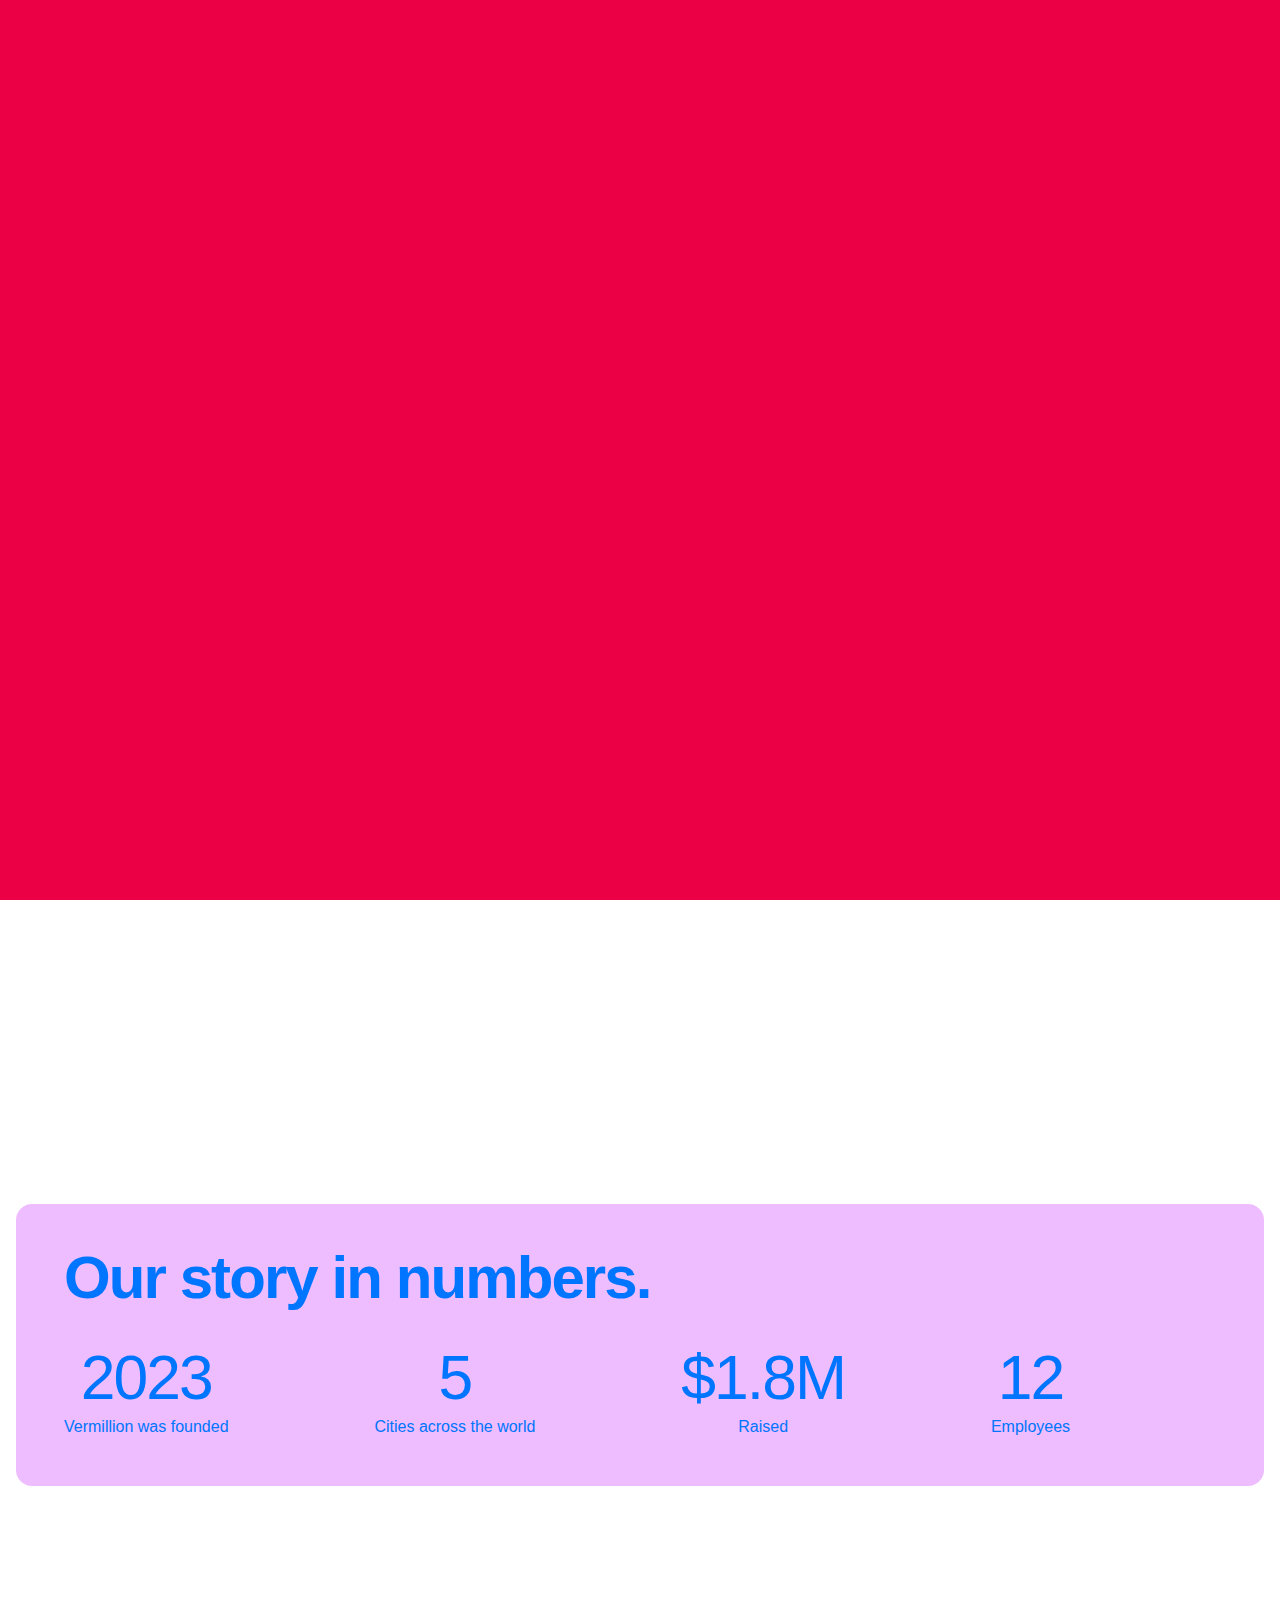
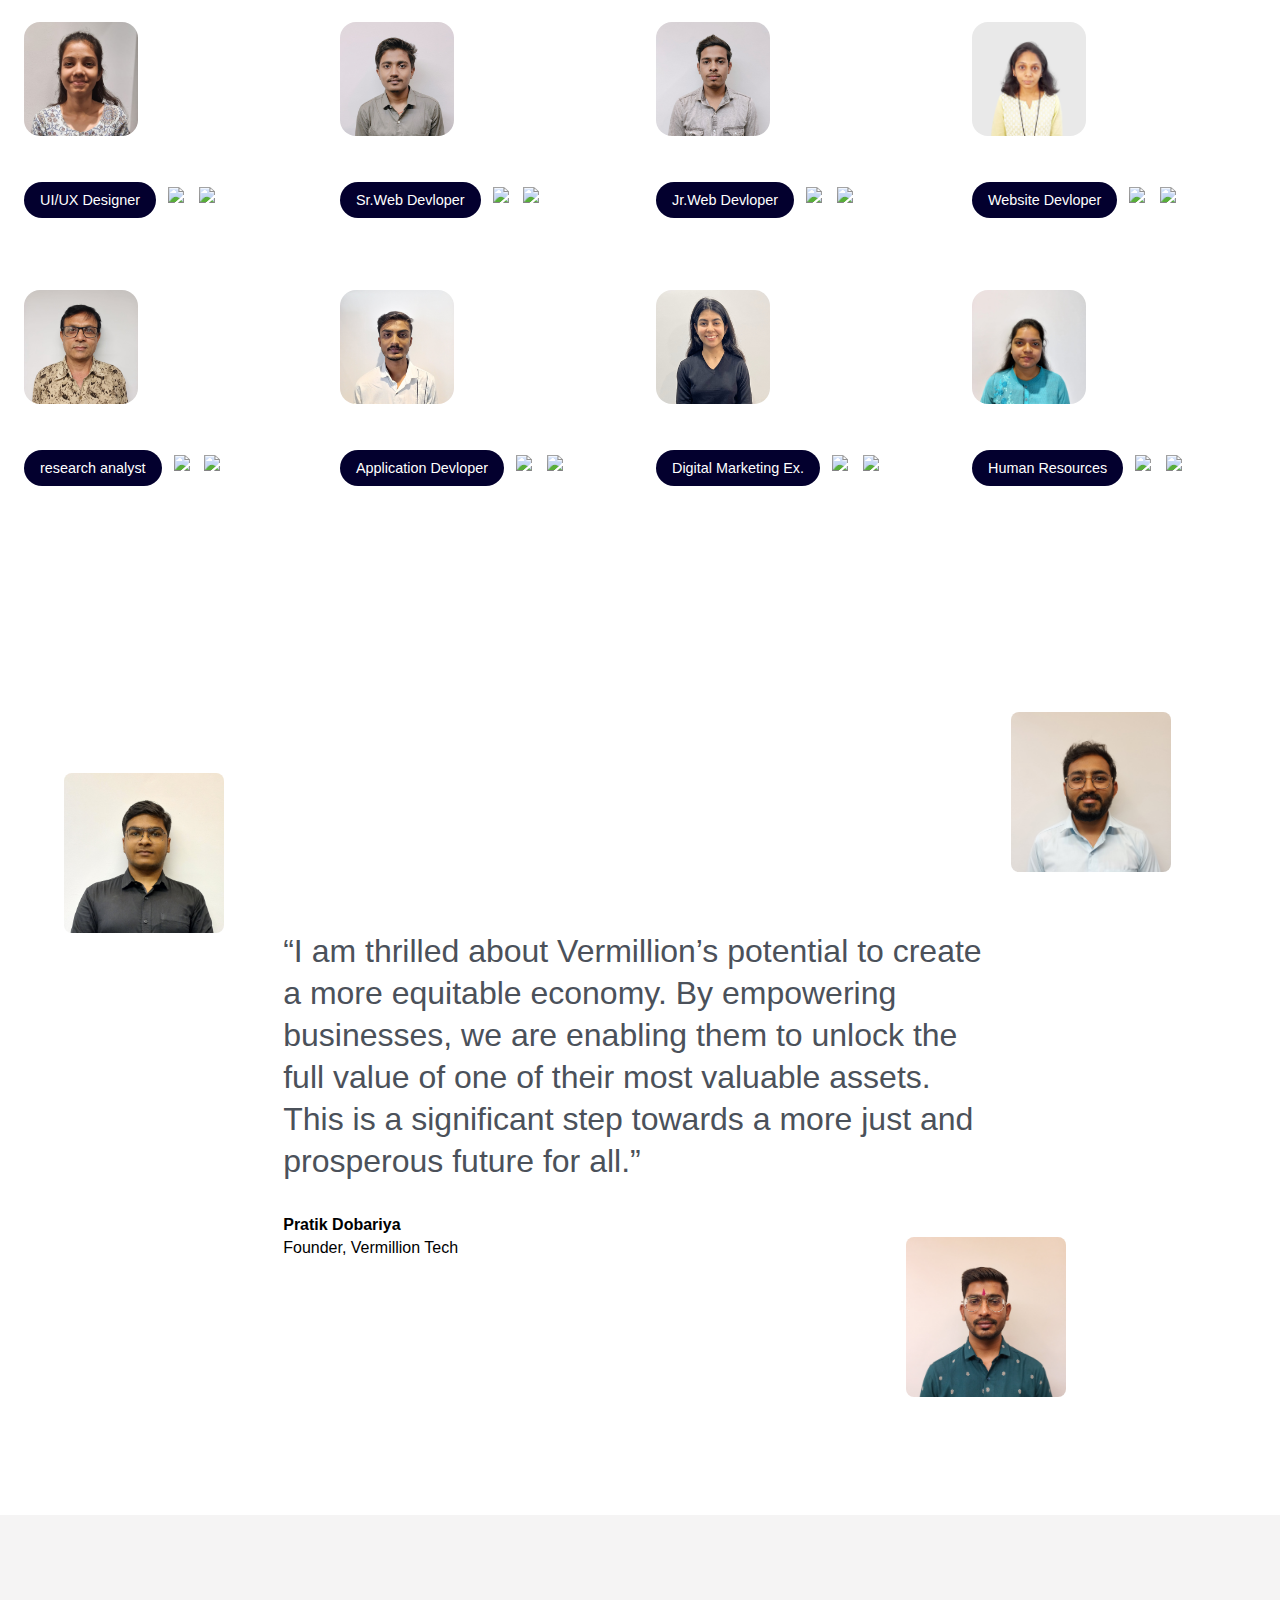
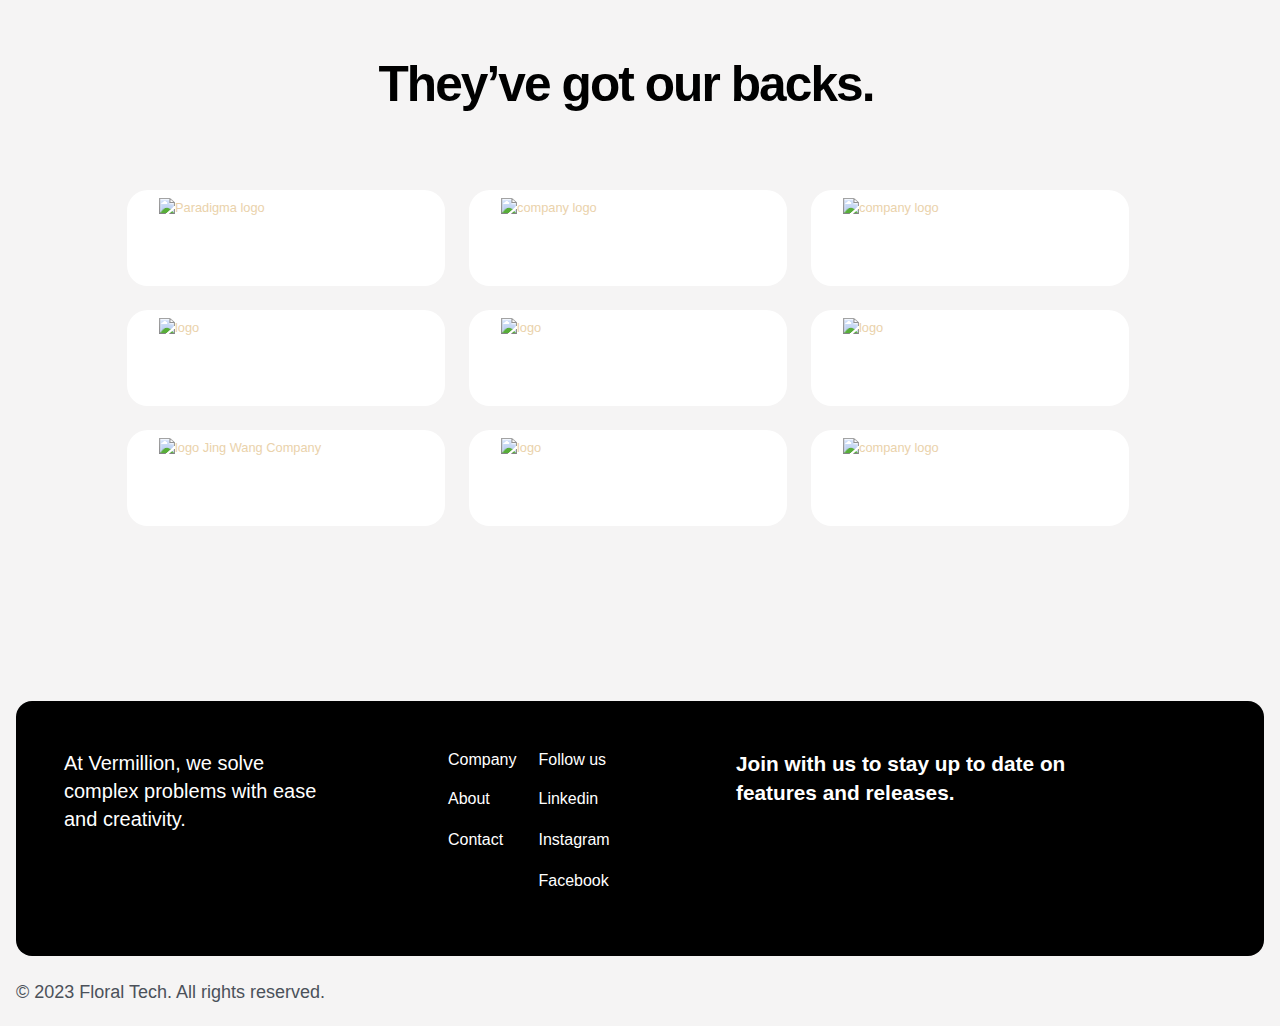
==== about.html @ 674a338b "navneet bhai image issue" ====
<!DOCTYPE html>
<!-- This site was created in Webflow. https://www.webflow.com -->
<!-- Last Published: Mon May 01 2023 18:43:04 GMT+0000 (Coordinated Universal Time) -->
<html data-wf-domain="www.vana.com" data-wf-page="636cfaa847acd723be20a478" data-wf-site="62dfa5318bb52f5fea8dc489">

<head>
    <meta charset="utf-8" />
    <title>VERMILLION| About Vermillion</title>
    <meta content="Vermillion is on a mission to shift the flow of data for a more prosperous world."
        name="description" />
    <meta content="Vermillion | About Vermillion" property="og:title" />
    <meta content="Vermillion is on a mission to shift the flow of data for a more prosperous world."
        property="og:description" />
    <meta content="https://assets.website-files.com/62dfa5318bb52f5fea8dc489/640b5be138ea4d587cc89288_OG_V_3.webp"
        property="og:image" />
    <meta content="Vermillion | About Vermillion" property="twitter:title" />
    <meta content="Vermillion is on a mission to shift the flow of data for a more prosperous world."
        property="twitter:description" />
    <meta content="https://assets.website-files.com/62dfa5318bb52f5fea8dc489/640b5be138ea4d587cc89288_OG_V_3.webp"
        property="twitter:image" />
    <meta property="og:type" content="website" />
    <meta content="summary_large_image" name="twitter:card" />
    <meta content="width=device-width, initial-scale=1" name="viewport" />
    <meta content="Webflow" name="generator" />
    <link href="https://assets.website-files.com/62dfa5318bb52f5fea8dc489/css/vananewwebsite.webflow.3374aaa9f.css"
        rel="stylesheet" type="text/css" />
    <link href="https://fonts.googleapis.com" rel="preconnect" />
    <link href="https://fonts.gstatic.com" rel="preconnect" crossorigin="anonymous" />
    <script src="https://ajax.googleapis.com/ajax/libs/webfont/1.6.26/webfont.js" type="text/javascript"></script>
    <script type="text/javascript">
        WebFont.load({
            google: {
                families: ["Open Sans:300,300italic,400,400italic,600,600italic,700,700italic,800,800italic"]
            }
        });
    </script>
    <!--[if lt IE 9]><script src="https://cdnjs.cloudflare.com/ajax/libs/html5shiv/3.7.3/html5shiv.min.js" type="text/javascript"></script><![endif]-->
    <script type="text/javascript">
        !function (o, c) {
            var n = c.documentElement
                , t = " w-mod-";
            n.className += t + "js",
                ("ontouchstart" in o || o.DocumentTouch && c instanceof DocumentTouch) && (n.className += t + "touch")
        }(window, document);
    </script>
    <link rel="stylesheet" href="about.css">
    <link href="/img/VERMILLION 211 PNG - Copy.png" rel="shortcut icon" type="image/x-icon" />
    <link href="/img/VERMILLION 211 PNG - Copy.png" rel="apple-touch-icon" />
    <script src="https://www.google.com/recaptcha/api.js" type="text/javascript"></script>
    <style>
        .transition__wrapper {
            display: block;
        }

        .w-editor .transition__wrapper {
            display: none;
        }
    </style>
    <!-- Google Tag Manager -->
    <!-- <script>
            (function(w, d, s, l, i) {
                w[l] = w[l] || [];
                w[l].push({
                    'gtm.start': new Date().getTime(),
                    event: 'gtm.js'
                });
                var f = d.getElementsByTagName(s)[0]
                  , j = d.createElement(s)
                  , dl = l != 'dataLayer' ? '&l=' + l : '';
                j.async = true;
                j.src = 'https://www.googletagmanager.com/gtm.js?id=' + i + dl;
                f.parentNode.insertBefore(j, f);
            }
            )(window, document, 'script', 'dataLayer', 'GTM-WVSMN75');
        </script> -->
    <!-- End Google Tag Manager -->
    <meta name="facebook-domain-verification" content="l0wiuvp2tfvixo5idznounsb4kvf0r" />
    <script>
        var queryString = window.location.search;
        console.log(queryString);
        // ?utm_source=facebook&utm_medium=post&utm_campaign=webflow
        var URLSearchParams_wb = new URLSearchParams(queryString);

        const utmParameters = ["utm_source", "utm_medium", "utm_campaign"];

        for (const utm_element of utmParameters) {
            /* if utm_source exist */
            if (URLSearchParams_wb.has(utm_element)) {
                console.log(utm_element + "is exist");
                /* get UTM value of this utm param */
                var value = URLSearchParams_wb.get(utm_element)
                /* change form hidden feild to this utm url value */
                $("." + utm_element).val(value);
            }
        }
            /* end for loop */
    </script>
    <style type="text/css">
        body {
            -webkit-font-smoothing: antialiased;
            -moz-font-smoothing: antialiased;
            -o-font-smoothing: antialiased;
        }
    </style>
    <link rel="stylesheet" href="https://unpkg.com/swiper/swiper-bundle.min.css" />
</head>

<body>
    <nav class="navbar">
        <div class="container is-navbar">
            <div class="navbar__parent">
                <a href="index.html" class="navbar__logo-wrapper w-inline-block">
                    <img src="/img/Logo_color.png" loading="lazy" alt="Logo Vermillion in  black"
                        class="navbar__logo" />
                </a>
                <div class="navbar__content-wrapper">
                    <a href="/about.html" aria-current="page"
                        class="navbar__link-parent is__tablet-phone-hiden w-inline-block w--current">
                        <h5 class="navbar__link">About</h5>
                    </a>
                    <a href="explore.html" class="button is__open w-button">Explore</a>
                </div>
                <a href="#" class="navbar__burger-wrapper is_desktop-hidden w-inline-block">
                    <div class="burger__line is--one"></div>
                    <div class="burger__line is--two"></div>
                    <div class="burger__line is--three"></div>
                </a>
            </div>
            <div class="nav__window">
                <div class="window__wrapper">
                    <a href="/about.html
                        " aria-current="page" class="navbar__link-parent is-window w-inline-block w--current">
                        <h5 class="navbar__link is-window">About</h5>
                    </a>
                </div>
                <div class="window__wrapper">
                    <a href="mailto:mailto:hello@vermilliontech.in"
                        class="navbar__link-parent is-window w-inline-block">
                        <h5 class="navbar__link is-window">Contact</h5>
                    </a>
                </div>
                <a href="https://portrait.vana.com/" target="_blank" class="button is-window w-button">Get Started</a>
            </div>
        </div>
    </nav>
    <div class="global">
        <div class="transition__wrapper">
            <div class="transition__content is--bg-yellow"></div>
            <div class="transition__trigger"></div>
        </div>
    </div>
    <div class="main">
        <section class="section is-home">
            <div style="-webkit-transform:translate3d(0, 0, 0) scale3d(0.8, 0.8, 1) rotateX(0) rotateY(0) rotateZ(0) skew(0, 0);-moz-transform:translate3d(0, 0, 0) scale3d(0.8, 0.8, 1) rotateX(0) rotateY(0) rotateZ(0) skew(0, 0);-ms-transform:translate3d(0, 0, 0) scale3d(0.8, 0.8, 1) rotateX(0) rotateY(0) rotateZ(0) skew(0, 0);transform:translate3d(0, 0, 0) scale3d(0.8, 0.8, 1) rotateX(0) rotateY(0) rotateZ(0) skew(0, 0)"
                class="about__image-wrapper is-one is-hidden-mob">
                <script src="https://unpkg.com/@lottiefiles/lottie-player@latest/dist/lottie-player.js"></script>
                <lottie-player src="https://assets10.lottiefiles.com/packages/lf20_gyk2fh.json" background="transparent"
                    speed="1" style="width: 350px; height: 350px;  margin-top: -110px; margin-left: 90px;" loop autoplay
                    loop autoplay loading="lazy" alt="ok illustration" class="about__image-hero"></lottie-player>
            </div>
            <div style="-webkit-transform:translate3d(0, 0, 0) scale3d(0.8, 0.8, 1) rotateX(0) rotateY(0) rotateZ(0) skew(0, 0);-moz-transform:translate3d(0, 0, 0) scale3d(0.8, 0.8, 1) rotateX(0) rotateY(0) rotateZ(0) skew(0, 0);-ms-transform:translate3d(0, 0, 0) scale3d(0.8, 0.8, 1) rotateX(0) rotateY(0) rotateZ(0) skew(0, 0);transform:translate3d(0, 0, 0) scale3d(0.8, 0.8, 1) rotateX(0) rotateY(0) rotateZ(0) skew(0, 0)"
                class="about__image-wrapper is-two">
                <script src="https://unpkg.com/@lottiefiles/lottie-player@latest/dist/lottie-player.js"></script>
                <lottie-player src="https://assets10.lottiefiles.com/packages/lf20_vmiyp8ox.json"
                    background="transparent" speed="1" style="width: 400px; height: 200px; margin-top: -10px; " loop
                    autoplay loading="lazy" alt="ok illustration" class="about__image-hero"></lottie-player>

            </div>
            <div style="-webkit-transform:translate3d(0, 0, 0) scale3d(0.8, 0.8, 1) rotateX(0) rotateY(0) rotateZ(0) skew(0, 0);-moz-transform:translate3d(0, 0, 0) scale3d(0.8, 0.8, 1) rotateX(0) rotateY(0) rotateZ(0) skew(0, 0);-ms-transform:translate3d(0, 0, 0) scale3d(0.8, 0.8, 1) rotateX(0) rotateY(0) rotateZ(0) skew(0, 0);transform:translate3d(0, 0, 0) scale3d(0.8, 0.8, 1) rotateX(0) rotateY(0) rotateZ(0) skew(0, 0)"
                class="about__image-wrapper is-three">
                <script src="https://unpkg.com/@lottiefiles/lottie-player@latest/dist/lottie-player.js"></script>
                <lottie-player src="https://assets10.lottiefiles.com/packages/lf20_AlMvHB.json" background="transparent"
                    speed="1" style="width: 300px; height: 300px;  margin-left: -100px; margin-bottom: -80px;" loop
                    autoplay loading="lazy" alt="Ring illustration" class="about__image-hero"></lottie-player>
            </div>
            <div class="container">
                <div class="hero__about-parent">
                    <div class="hero__about-tittle">
                        <div class="about__tittle--wrapper">
                            <h2 style="-webkit-transform:translate3d(0, 10rem, 0) scale3d(1, 1, 1) rotateX(0) rotateY(0) rotateZ(0) skew(0, 0);-moz-transform:translate3d(0, 10rem, 0) scale3d(1, 1, 1) rotateX(0) rotateY(0) rotateZ(0) skew(0, 0);-ms-transform:translate3d(0, 10rem, 0) scale3d(1, 1, 1) rotateX(0) rotateY(0) rotateZ(0) skew(0, 0);transform:translate3d(0, 10rem, 0) scale3d(1, 1, 1) rotateX(0) rotateY(0) rotateZ(0) skew(0, 0)"
                                class="about-tittle is--two">
                                Imagine.<br />A world where our digital identities can thrive, play, and prosper without
                                limitations.
                            </h2>
                        </div>
                    </div>
                    <div style="opacity:0" class="hero__about-text">
                        <h4 class="hero__about-p is-first">Vermillion was established in the 21st century with the
                            vision to enhance the ability to scale businesses and increase its value.</h4>


                    </div>
                </div>
            </div>
        </section>
        <section class="section is-about-two">
            <div class="container">
                <div style="opacity:0" class="boxes__data-content">
                    <div class="row">
                        <div class="box__parent is--data">
                            <div class="col col-lg-4 col-md-12 col-sm-12 col-xs-12">
                                <div class="box__-wrapper is--one is--data">
                                    <div class="w-layout-grid box__grid is--data">
                                        <div class="box__image--wrapper is--data">
                                            <img src="https://assets.website-files.com/62dfa5318bb52f5fea8dc489/62dfb7b4cf3563d64d7150e0_transparent-icon.svg"
                                                loading="lazy" alt="" class="box__image is--data" />
                                        </div>
                                        <div class="box__text--wrapper is--data">
                                            <h5 class="box__tittle is--data">
                                                <strong>Learning Together, Growing Strong </strong>
                                            </h5>
                                            <p class="box__p">
                                                We believe in exploring things together with honesty, curiosity, and
                                                kindness. We understand that nobody has all the answers, and we're
                                                constantly learning from the changing world. We prioritize collaboration
                                                and teamwork to get better together.
                                            </p>
                                        </div>
                                    </div>
                                </div>
                            </div>
                            <div class="col col-lg-4 col-md-12">
                                <div class="box__-wrapper is--two is--data">
                                    <div class="w-layout-grid box__grid is--data">
                                        <div class="box__image--wrapper is--data">
                                            <img src="https://assets.website-files.com/62dfa5318bb52f5fea8dc489/62dfb7a3bf672a1a819a77f8_heart-icon.svg"
                                                loading="lazy" alt="" class="box__image is--two is--data" />
                                        </div>
                                        <div class="box__text--wrapper is--data">
                                            <h5 class="box__tittle is--data">
                                                <strong>Innovate with Creative Diversity</strong>
                                            </h5>
                                            <p class="box__p">
                                                Creativity is at the heart of what we do. We cherish and welcome it,
                                                knowing that it has the power to change us and the world around us. We
                                                maintain a culture of curious and diverse people who bring their unique
                                                perspectives to generate originality and drive innovation.
                                            </p>
                                        </div>
                                    </div>
                                </div>
                            </div>
                            <div class="col col-lg-4 col-md-12">
                                <div class="box__-wrapper is--three is--data">
                                    <div class="w-layout-grid box__grid is--data">
                                        <div class="box__image--wrapper is--data">
                                            <img src="https://assets.website-files.com/62dfa5318bb52f5fea8dc489/62dfb787d1d3f82f9cae4fc9_rocket_icon.svg"
                                                loading="lazy" alt="" class="box__image is--three is--data" />
                                        </div>
                                        <div class="box__text--wrapper is--data">
                                            <h5 class="box__tittle is--data">
                                                <strong>Autonomy, Accountability, Advancement</strong>
                                            </h5>
                                            <p class="box__p">
                                                We believe that every individual should have autonomy over themselves
                                                and their future, including the ability to make informed choices about
                                                their growth. Our tech solutions prioritize systems of accountability
                                                that allow our clients to exercise their fullest agency and achieve
                                                their business goals with ease.
                                            </p>
                                        </div>
                                    </div>
                                </div>
                            </div>
                        </div>
                    </div>
                </div>
            </div>
        </section>
        <section class="section is-numbers">
            <div class="container is--no-pading-mob">
                <div class="box__number is-no--corners-mob">
                    <div class="box__number-tittle">
                        <h2 class="number__tittle">Our story in numbers.</h2>
                    </div>
                    <div class="box__number-wrapper is-hidden-mob">
                        <div class="number__parent">
                            <h2 class="about__number">2023</h2>
                            <h6 class="about_text-line">Vermillion was founded</h6>
                        </div>
                        <div class="number__parent">
                            <h2 class="about__number">5</h2>
                            <h6 class="about_text-line">Cities across the world</h6>
                        </div>
                        <div class="number__parent">
                            <h2 class="about__number">$1.8M</h2>
                            <h6 class="about_text-line">Raised</h6>
                        </div>
                        <div class="number__parent">
                            <h2 class="about__number">12</h2>
                            <h6 class="about_text-line">Employees</h6>
                        </div>
                        <div class="number__parent"></div>
                    </div>
                    <div class="box__number-wrapper is-mob">
                        <div class="number__wrapper">
                            <div class="number__parent">
                                <h2 class="about__number">2023</h2>
                                <h6 class="about_text-line">Vermillion was founded</h6>
                            </div>
                            <div class="number__parent">
                                <h2 class="about__number">10k</h2>
                                <h6 class="about_text-line">Users</h6>
                            </div>
                        </div>
                        <div class="number__wrapper">
                            <div class="number__parent">
                                <h2 class="about__number">$20M</h2>
                                <h6 class="about_text-line">Raised</h6>
                            </div>
                            <div class="number__parent">
                                <h2 class="about__number">17</h2>
                                <h6 class="about_text-line">Employees</h6>
                            </div>
                        </div>
                        <div class="number__parent">
                            <h2 class="about__number">200k</h2>
                            <h6 class="about_text-line">Data points flowing</h6>
                        </div>
                    </div>
                </div>
            </div>
        </section>
        <section class="section is-team">
            <div class="container">
                <div class="team__parent">
                    <div id="w-node-_68d1ee45-3fe7-54aa-ac45-708ab2913e16-be20a478" class="team__collection w-dyn-list">
                        <div role="list" class="team__list w-dyn-items">
                            <div role="listitem" class="team__item w-dyn-item">
                                <div class="team__box">
                                    <div class="team__image">
                                        <img src="https://assets.website-files.com/62e10889397ead6205439018/6390e45dcd2d6636017fc84d_638faf1f86e4821159c3bb88_ANNA.jpeg"
                                            loading="lazy" alt="Dipika"
                                            sizes="(max-width: 767px) 114px, (max-width: 991px) 12vw, 11vw"
                                            srcset="/img/Team/Dipika.jpg 500w, https://assets.website-files.com/62e10889397ead6205439018/6390e45dcd2d6636017fc84d_638faf1f86e4821159c3bb88_ANNA-p-800.jpeg 800w, https://assets.website-files.com/62e10889397ead6205439018/6390e45dcd2d6636017fc84d_638faf1f86e4821159c3bb88_ANNA.jpeg 1000w"
                                            class="profile__picture" />
                                    </div>
                                    <div class="team__name">
                                        <h5 class="heading-names">Dipika</h5>
                                    </div>
                                    <div class="team__wrapper-social">
                                        <div class="team__role-box">
                                            <h6 class="role-name">UI/UX Designer</h6>
                                        </div>
                                        <a href="#" target="_blank" class="team__social-link is--one w-inline-block">
                                            <img src="https://assets.website-files.com/62dfa5318bb52f5fea8dc489/63075ddae166a81b390ff55c_62e1091a0d200a5af7e22b6d_LinkedIn%20-%20Original.svg"
                                                loading="lazy" alt="Anna Kazlauskas" class="social__icon-link" />
                                        </a>
                                        <a href="https://github.com/annakaz" target="_blank"
                                            class="team__social-link w-inline-block">
                                            <img src="https://assets.website-files.com/62dfa5318bb52f5fea8dc489/63075dde815bb882f68453e6_62fabbcedcf151f3025148d3_Github%20-%20Original.svg"
                                                loading="lazy" alt="Anna Kazlauskas" class="social__icon-link" />
                                        </a>
                                    </div>

                                </div>
                            </div>
                            <div role="listitem" class="team__item w-dyn-item">
                                <div class="team__box">
                                    <div class="team__image">
                                        <img src="https://assets.website-files.com/62e10889397ead6205439018/6390e45cfcad1e214836f50c_638faf0f86e4823880c3bb02_Art.jpeg"
                                            loading="lazy" alt="Pawan Pareek"
                                            sizes="(max-width: 767px) 114px, (max-width: 991px) 12vw, 11vw"
                                            srcset="/img/Team/Pawan.jpg 500w, https://assets.website-files.com/62e10889397ead6205439018/6390e45cfcad1e214836f50c_638faf0f86e4823880c3bb02_Art-p-800.jpeg 800w, https://assets.website-files.com/62e10889397ead6205439018/6390e45cfcad1e214836f50c_638faf0f86e4823880c3bb02_Art.jpeg 1000w"
                                            class="profile__picture" />
                                    </div>
                                    <div class="team__name">
                                        <h5 class="heading-names">Pawan Pareek</h5>
                                    </div>
                                    <div class="team__wrapper-social">
                                        <div class="team__role-box">
                                            <h6 class="role-name"> Sr.Web Devloper</h6>
                                        </div>
                                        <a href="https://www.linkedin.com/in/arthur-abal/" target="_blank"
                                            class="team__social-link is--one w-inline-block">
                                            <img src="https://assets.website-files.com/62dfa5318bb52f5fea8dc489/63075ddae166a81b390ff55c_62e1091a0d200a5af7e22b6d_LinkedIn%20-%20Original.svg"
                                                loading="lazy" alt="Art Abal" class="social__icon-link" />
                                        </a>
                                        <a href="https://github.com/annakaz" target="_blank"
                                            class="team__social-link w-inline-block">
                                            <img src="https://assets.website-files.com/62dfa5318bb52f5fea8dc489/63075dde815bb882f68453e6_62fabbcedcf151f3025148d3_Github%20-%20Original.svg"
                                                loading="lazy" alt="Anna Kazlauskas" class="social__icon-link" />
                                        </a>
                                    </div>

                                </div>
                            </div>
                            <div role="listitem" class="team__item w-dyn-item">
                                <div class="team__box">
                                    <div class="team__image">
                                        <img src="https://assets.website-files.com/62e10889397ead6205439018/6390e45d9c206f2183a3dbaf_638faf2a121f81d3eb098b52_ELLIE.jpeg"
                                            loading="lazy" alt="Aaditya singh"
                                            sizes="(max-width: 767px) 114px, (max-width: 991px) 12vw, 11vw"
                                            srcset="/img/Team/Aaditya.jpg 500w, https://assets.website-files.com/62e10889397ead6205439018/6390e45d9c206f2183a3dbaf_638faf2a121f81d3eb098b52_ELLIE-p-800.jpeg 800w, https://assets.website-files.com/62e10889397ead6205439018/6390e45d9c206f2183a3dbaf_638faf2a121f81d3eb098b52_ELLIE.jpeg 1000w"
                                            class="profile__picture" />
                                    </div>
                                    <div class="team__name">
                                        <h5 class="heading-names">Aaditya singh</h5>
                                    </div>
                                    <div class="team__wrapper-social">
                                        <div class="team__role-box">
                                            <h6 class="role-name">Jr.Web Devloper</h6>
                                        </div>
                                        <a href="https://www.linkedin.com/in/ellison-klose-281495122/" target="_blank"
                                            class="team__social-link is--one w-inline-block">
                                            <img src="https://assets.website-files.com/62dfa5318bb52f5fea8dc489/63075ddae166a81b390ff55c_62e1091a0d200a5af7e22b6d_LinkedIn%20-%20Original.svg"
                                                loading="lazy" alt="Ellison Klose" class="social__icon-link" />
                                        </a>
                                        <a href="https://github.com/annakaz" target="_blank"
                                            class="team__social-link w-inline-block">
                                            <img src="https://assets.website-files.com/62dfa5318bb52f5fea8dc489/63075dde815bb882f68453e6_62fabbcedcf151f3025148d3_Github%20-%20Original.svg"
                                                loading="lazy" alt="Anna Kazlauskas" class="social__icon-link" />
                                        </a>
                                    </div>

                                </div>
                            </div>

                            <div role="listitem" class="team__item w-dyn-item">
                                <div class="team__box">
                                    <div class="team__image">
                                        <img src="https://assets.website-files.com/62e10889397ead6205439018/6390e45d2383c41ed78096e3_638faf64f8edbdaa836d769e_JOSEPH.jpeg"
                                            loading="lazy" alt="Chaitali"
                                            sizes="(max-width: 767px) 114px, (max-width: 991px) 12vw, 11vw"
                                            srcset="/img/Team/Chaitali.png 500w, https://assets.website-files.com/62e10889397ead6205439018/6390e45d2383c41ed78096e3_638faf64f8edbdaa836d769e_JOSEPH-p-800.jpeg 800w, https://assets.website-files.com/62e10889397ead6205439018/6390e45d2383c41ed78096e3_638faf64f8edbdaa836d769e_JOSEPH.jpeg 1000w"
                                            class="profile__picture" />
                                    </div>
                                    <div class="team__name">
                                        <h5 class="heading-names">Chaitali</h5>
                                    </div>
                                    <div class="team__wrapper-social">
                                        <div class="team__role-box">
                                            <h6 class="role-name">Website Devloper</h6>
                                        </div>
                                        <a href="https://www.linkedin.com/in/josephgillespie/" target="_blank"
                                            class="team__social-link is--one w-inline-block">
                                            <img src="https://assets.website-files.com/62dfa5318bb52f5fea8dc489/63075ddae166a81b390ff55c_62e1091a0d200a5af7e22b6d_LinkedIn%20-%20Original.svg"
                                                loading="lazy" alt="Joe Gillespie" class="social__icon-link" />
                                        </a>
                                        <a href="https://github.com/annakaz" target="_blank"
                                            class="team__social-link w-inline-block">
                                            <img src="https://assets.website-files.com/62dfa5318bb52f5fea8dc489/63075dde815bb882f68453e6_62fabbcedcf151f3025148d3_Github%20-%20Original.svg"
                                                loading="lazy" alt="Anna Kazlauskas" class="social__icon-link" />
                                        </a>
                                    </div>

                                </div>
                            </div>
                            <div role="listitem" class="team__item w-dyn-item">
                                <div class="team__box">
                                    <div class="team__image">
                                        <img src="https://assets.website-files.com/62e10889397ead6205439018/6390e45dd507b3302efe3772_638faf33db9f59f1fc614c94_STEPHEN.jpeg"
                                            loading="lazy" alt="Stephen Boske"
                                            sizes="(max-width: 767px) 114px, (max-width: 991px) 12vw, 11vw"
                                            srcset="img/Team/Jayantibhai.jpg 500w, https://assets.website-files.com/62e10889397ead6205439018/6390e45dd507b3302efe3772_638faf33db9f59f1fc614c94_STEPHEN-p-800.jpeg 800w, https://assets.website-files.com/62e10889397ead6205439018/6390e45dd507b3302efe3772_638faf33db9f59f1fc614c94_STEPHEN.jpeg 1000w"
                                            class="profile__picture" />
                                    </div>
                                    <div class="team__name">
                                        <h5 class="heading-names">jyanti bhai</h5>
                                    </div>
                                    <div class="team__wrapper-social">
                                        <div class="team__role-box">
                                            <h6 class="role-name">research analyst</h6>
                                        </div>
                                        <a href="https://www.linkedin.com/in/stephen-boske-cfa/" target="_blank"
                                            class="team__social-link is--one w-inline-block">
                                            <img src="https://assets.website-files.com/62dfa5318bb52f5fea8dc489/63075ddae166a81b390ff55c_62e1091a0d200a5af7e22b6d_LinkedIn%20-%20Original.svg"
                                                loading="lazy" alt="Stephen Boske" class="social__icon-link" />
                                        </a>
                                        <a href="https://github.com/annakaz" target="_blank"
                                            class="team__social-link w-inline-block">
                                            <img src="https://assets.website-files.com/62dfa5318bb52f5fea8dc489/63075dde815bb882f68453e6_62fabbcedcf151f3025148d3_Github%20-%20Original.svg"
                                                loading="lazy" alt="Anna Kazlauskas" class="social__icon-link" />
                                        </a>
                                    </div>

                                </div>
                            </div>
                            <div role="listitem" class="team__item w-dyn-item">
                                <div class="team__box">
                                    <div class="team__image">
                                        <img src="https://assets.website-files.com/62e10889397ead6205439018/6390e45e8372d0a3c1d9c64e_638faf3c94646500097996d5_COLIN.jpeg"
                                            loading="lazy" alt="Vivek"
                                            sizes="(max-width: 767px) 114px, (max-width: 991px) 12vw, 11vw"
                                            srcset="img/Team/Vivek.jpg 500w, https://assets.website-files.com/62e10889397ead6205439018/6390e45e8372d0a3c1d9c64e_638faf3c94646500097996d5_COLIN-p-800.jpeg 800w, https://assets.website-files.com/62e10889397ead6205439018/6390e45e8372d0a3c1d9c64e_638faf3c94646500097996d5_COLIN.jpeg 1000w"
                                            class="profile__picture" />
                                    </div>
                                    <div class="team__name">
                                        <h5 class="heading-names">Vivek</h5>
                                    </div>
                                    <div class="team__wrapper-social">
                                        <div class="team__role-box">
                                            <h6 class="role-name">Application Devloper</h6>
                                        </div>
                                        <a href="https://www.linkedin.com/in/colinjohnstevenson/" target="_blank"
                                            class="team__social-link is--one w-inline-block">
                                            <img src="https://assets.website-files.com/62dfa5318bb52f5fea8dc489/63075ddae166a81b390ff55c_62e1091a0d200a5af7e22b6d_LinkedIn%20-%20Original.svg"
                                                loading="lazy" alt="Colin Stevenson" class="social__icon-link" />
                                        </a>
                                        <a href="https://github.com/annakaz" target="_blank"
                                            class="team__social-link w-inline-block">
                                            <img src="https://assets.website-files.com/62dfa5318bb52f5fea8dc489/63075dde815bb882f68453e6_62fabbcedcf151f3025148d3_Github%20-%20Original.svg"
                                                loading="lazy" alt="Anna Kazlauskas" class="social__icon-link" />
                                        </a>
                                    </div>

                                </div>
                            </div>
                            <div role="listitem" class="team__item w-dyn-item">
                                <div class="team__box">
                                    <div class="team__image">
                                        <img src="https://assets.website-files.com/62e10889397ead6205439018/6390e45dfec5610ab09d22b7_638faf4336b4103f07ab77dd_ZACH.jpeg"
                                            loading="lazy" alt="Zainab"
                                            sizes="(max-width: 767px) 114px, (max-width: 991px) 12vw, 11vw"
                                            srcset="img/Team/Zainab.jpg 500w, https://assets.website-files.com/62e10889397ead6205439018/6390e45dfec5610ab09d22b7_638faf4336b4103f07ab77dd_ZACH-p-800.jpeg 800w, https://assets.website-files.com/62e10889397ead6205439018/6390e45dfec5610ab09d22b7_638faf4336b4103f07ab77dd_ZACH.jpeg 1000w"
                                            class="profile__picture" />
                                    </div>
                                    <div class="team__name">
                                        <h5 class="heading-names">Zainab</h5>
                                    </div>
                                    <div class="team__wrapper-social">
                                        <div class="team__role-box">
                                            <h6 class="role-name">Digital Marketing Ex.</h6>
                                        </div>
                                        <a href="https://www.linkedin.com/in/zahay/" target="_blank"
                                            class="team__social-link is--one w-inline-block">
                                            <img src="https://assets.website-files.com/62dfa5318bb52f5fea8dc489/63075ddae166a81b390ff55c_62e1091a0d200a5af7e22b6d_LinkedIn%20-%20Original.svg"
                                                loading="lazy" alt="Zach Hay" class="social__icon-link" />
                                        </a>
                                        <a href="https://github.com/zahay117" target="_blank"
                                            class="team__social-link w-inline-block">
                                            <img src="https://assets.website-files.com/62dfa5318bb52f5fea8dc489/63075dde815bb882f68453e6_62fabbcedcf151f3025148d3_Github%20-%20Original.svg"
                                                loading="lazy" alt="Zach Hay" class="social__icon-link" />
                                        </a>
                                    </div>

                                </div>
                            </div>
                            <div role="listitem" class="team__item w-dyn-item">
                                <div class="team__box">
                                    <div class="team__image">
                                        <img src="https://assets.website-files.com/62e10889397ead6205439018/6390e45dfec561953a9d22b8_638fc375a73d3cc9222c24ce_Ashley.jpeg"
                                            loading="lazy" alt="Dheirya"
                                            sizes="(max-width: 767px) 114px, (max-width: 991px) 12vw, 11vw"
                                            srcset="img/Team/Dheirya.jpg 500w, https://assets.website-files.com/62e10889397ead6205439018/6390e45dfec561953a9d22b8_638fc375a73d3cc9222c24ce_Ashley-p-800.jpeg 800w, https://assets.website-files.com/62e10889397ead6205439018/6390e45dfec561953a9d22b8_638fc375a73d3cc9222c24ce_Ashley.jpeg 1000w"
                                            class="profile__picture" />
                                    </div>
                                    <div class="team__name">
                                        <h5 class="heading-names">Dheirya</h5>
                                    </div>
                                    <div class="team__wrapper-social">
                                        <div class="team__role-box">
                                            <h6 class="role-name">Human Resources</h6>
                                        </div>
                                        <a href="https://www.linkedin.com/in/ashleyehaylett/" target="_blank"
                                            class="team__social-link is--one w-inline-block">
                                            <img src="https://assets.website-files.com/62dfa5318bb52f5fea8dc489/63075ddae166a81b390ff55c_62e1091a0d200a5af7e22b6d_LinkedIn%20-%20Original.svg"
                                                loading="lazy" alt="Ashley Haylett" class="social__icon-link" />
                                        </a>
                                        <a href="https://github.com/annakaz" target="_blank"
                                            class="team__social-link w-inline-block">
                                            <img src="https://assets.website-files.com/62dfa5318bb52f5fea8dc489/63075dde815bb882f68453e6_62fabbcedcf151f3025148d3_Github%20-%20Original.svg"
                                                loading="lazy" alt="Anna Kazlauskas" class="social__icon-link" />
                                        </a>
                                    </div>

                                </div>
                            </div>
                        </div>
                    </div>
                    <div style="display:none" class="team__collection is-hidde w-dyn-list">
                        <div role="list" class="team__list w-dyn-items">
                            <div role="listitem" class="team__item w-dyn-item">
                                <div class="team__box">
                                    <div class="team__image">
                                        <img src="https://assets.website-files.com/62e10889397ead6205439018/6390e45cc734a9bd7032a7b3_63076100af7f73453e215f1e_1624166347229.jpeg"
                                            loading="lazy" alt="" class="profile__picture" />
                                    </div>
                                    <div class="team__name">
                                        <h5 class="heading-names">Kahtaf Alam</h5>
                                    </div>
                                    <div class="team__wrapper-social">
                                        <div class="team__role-box">
                                            <h6 class="role-name">Engineering</h6>
                                        </div>
                                        <a href="https://www.linkedin.com/in/kahtaf/"
                                            class="team__social-link is--one w-inline-block">
                                            <img src="https://assets.website-files.com/62dfa5318bb52f5fea8dc489/63075ddae166a81b390ff55c_62e1091a0d200a5af7e22b6d_LinkedIn%20-%20Original.svg"
                                                loading="lazy" alt="" class="social__icon-link" />
                                        </a>
                                        <a href="https://github.com/Kahtaf" class="team__social-link w-inline-block">
                                            <img src="https://assets.website-files.com/62dfa5318bb52f5fea8dc489/63075dde815bb882f68453e6_62fabbcedcf151f3025148d3_Github%20-%20Original.svg"
                                                loading="lazy" alt="" class="social__icon-link" />
                                        </a>
                                    </div>

                                </div>
                            </div>
                            <div role="listitem" class="team__item w-dyn-item">
                                <div class="team__box">
                                    <div class="team__image">
                                        <img src="https://assets.website-files.com/62e10889397ead6205439018/6390e45d48d261c4532ddbe5_63076162a98aa3060d870f7b_1534981685729.jpeg"
                                            loading="lazy" alt="" class="profile__picture" />
                                    </div>
                                    <div class="team__name">
                                        <h5 class="heading-names">Callum Flack</h5>
                                    </div>
                                    <div class="team__wrapper-social">
                                        <div class="team__role-box">
                                            <h6 class="role-name">Engineering &amp;Design</h6>
                                        </div>
                                        <a href="https://www.linkedin.com/in/callumflack/"
                                            class="team__social-link is--one w-inline-block">
                                            <img src="https://assets.website-files.com/62dfa5318bb52f5fea8dc489/63075ddae166a81b390ff55c_62e1091a0d200a5af7e22b6d_LinkedIn%20-%20Original.svg"
                                                loading="lazy" alt="" class="social__icon-link" />
                                        </a>
                                        <a href="https://github.com/callumflack"
                                            class="team__social-link w-inline-block">
                                            <img src="https://assets.website-files.com/62dfa5318bb52f5fea8dc489/63075dde815bb882f68453e6_62fabbcedcf151f3025148d3_Github%20-%20Original.svg"
                                                loading="lazy" alt="" class="social__icon-link" />
                                        </a>
                                    </div>

                                </div>
                            </div>
                            <div role="listitem" class="team__item w-dyn-item">
                                <div class="team__box">
                                    <div class="team__image">
                                        <img src="https://assets.website-files.com/62e10889397ead6205439018/6390e45daa0fde77ab77159f_630792ea04c309135f264895_T017B96L0P3-U02FB394MUY-05b9d0b9e814-512.jpeg"
                                            loading="lazy" alt="" sizes="100vw"
                                            srcset="https://assets.website-files.com/62e10889397ead6205439018/6390e45daa0fde77ab77159f_630792ea04c309135f264895_T017B96L0P3-U02FB394MUY-05b9d0b9e814-512-p-500.jpeg 500w, https://assets.website-files.com/62e10889397ead6205439018/6390e45daa0fde77ab77159f_630792ea04c309135f264895_T017B96L0P3-U02FB394MUY-05b9d0b9e814-512.jpeg 512w"
                                            class="profile__picture" />
                                    </div>
                                    <div class="team__name">
                                        <h5 class="heading-names">Jeth Cellona</h5>
                                    </div>
                                    <div class="team__wrapper-social">
                                        <div class="team__role-box">
                                            <h6 class="role-name">Technical Support</h6>
                                        </div>
                                        <a href="#"
                                            class="team__social-link is--one w-inline-block w-condition-invisible">
                                            <img src="https://assets.website-files.com/62dfa5318bb52f5fea8dc489/63075ddae166a81b390ff55c_62e1091a0d200a5af7e22b6d_LinkedIn%20-%20Original.svg"
                                                loading="lazy" alt="" class="social__icon-link" />
                                        </a>
                                        <a href="#" class="team__social-link w-inline-block w-condition-invisible">
                                            <img src="https://assets.website-files.com/62dfa5318bb52f5fea8dc489/63075dde815bb882f68453e6_62fabbcedcf151f3025148d3_Github%20-%20Original.svg"
                                                loading="lazy" alt="" class="social__icon-link" />
                                        </a>
                                    </div>

                                </div>
                            </div>
                            <div role="listitem" class="team__item w-dyn-item">
                                <div class="team__box">
                                    <div class="team__image">
                                        <img src="https://assets.website-files.com/62e10889397ead6205439018/6390e45dd507b3483efe3771_638faf6fbc7fed3ff159aa9e_JOSEPH-1.jpeg"
                                            loading="lazy" alt="" sizes="100vw"
                                            srcset="https://assets.website-files.com/62e10889397ead6205439018/6390e45dd507b3483efe3771_638faf6fbc7fed3ff159aa9e_JOSEPH-1-p-500.jpeg 500w, https://assets.website-files.com/62e10889397ead6205439018/6390e45dd507b3483efe3771_638faf6fbc7fed3ff159aa9e_JOSEPH-1-p-800.jpeg 800w, https://assets.website-files.com/62e10889397ead6205439018/6390e45dd507b3483efe3771_638faf6fbc7fed3ff159aa9e_JOSEPH-1.jpeg 1000w"
                                            class="profile__picture" />
                                    </div>
                                    <div class="team__name">
                                        <h5 class="heading-names">Joseph Csoti</h5>
                                    </div>
                                    <div class="team__wrapper-social">
                                        <div class="team__role-box">
                                            <h6 class="role-name">Engineering</h6>
                                        </div>
                                        <a href="https://www.linkedin.com/in/josephcsoti/"
                                            class="team__social-link is--one w-inline-block">
                                            <img src="https://assets.website-files.com/62dfa5318bb52f5fea8dc489/63075ddae166a81b390ff55c_62e1091a0d200a5af7e22b6d_LinkedIn%20-%20Original.svg"
                                                loading="lazy" alt="" class="social__icon-link" />
                                        </a>
                                        <a href="https://github.com/josephcsoti"
                                            class="team__social-link w-inline-block">
                                            <img src="https://assets.website-files.com/62dfa5318bb52f5fea8dc489/63075dde815bb882f68453e6_62fabbcedcf151f3025148d3_Github%20-%20Original.svg"
                                                loading="lazy" alt="" class="social__icon-link" />
                                        </a>
                                    </div>

                                </div>
                            </div>
                            <div role="listitem" class="team__item w-dyn-item">
                                <div class="team__box">
                                    <div class="team__image">
                                        <img src="https://assets.website-files.com/62e10889397ead6205439018/6390e45dfadf4f1c6e2d5128_638faf53b684a633fdc8e638_Ken.jpeg"
                                            loading="lazy" alt="" sizes="100vw"
                                            srcset="https://assets.website-files.com/62e10889397ead6205439018/6390e45dfadf4f1c6e2d5128_638faf53b684a633fdc8e638_Ken-p-500.jpeg 500w, https://assets.website-files.com/62e10889397ead6205439018/6390e45dfadf4f1c6e2d5128_638faf53b684a633fdc8e638_Ken-p-800.jpeg 800w, https://assets.website-files.com/62e10889397ead6205439018/6390e45dfadf4f1c6e2d5128_638faf53b684a633fdc8e638_Ken.jpeg 1000w"
                                            class="profile__picture" />
                                    </div>
                                    <div class="team__name">
                                        <h5 class="heading-names">Ken Langlinais</h5>
                                    </div>
                                    <div class="team__wrapper-social">
                                        <div class="team__role-box">
                                            <h6 class="role-name">Talent</h6>
                                        </div>
                                        <a href="https://www.linkedin.com/in/ken-langlinais/"
                                            class="team__social-link is--one w-inline-block">
                                            <img src="https://assets.website-files.com/62dfa5318bb52f5fea8dc489/63075ddae166a81b390ff55c_62e1091a0d200a5af7e22b6d_LinkedIn%20-%20Original.svg"
                                                loading="lazy" alt="" class="social__icon-link" />
                                        </a>
                                        <a href="#" class="team__social-link w-inline-block w-condition-invisible">
                                            <img src="https://assets.website-files.com/62dfa5318bb52f5fea8dc489/63075dde815bb882f68453e6_62fabbcedcf151f3025148d3_Github%20-%20Original.svg"
                                                loading="lazy" alt="" class="social__icon-link" />
                                        </a>
                                    </div>

                                </div>
                            </div>
                            <div role="listitem" class="team__item w-dyn-item">
                                <div class="team__box">
                                    <div class="team__image">
                                        <img src="https://assets.website-files.com/62e10889397ead6205439018/6390e45d786a47dbbf7297b6_638fc3ba6d164e1c3ec6fe55_KATARIINA.jpeg"
                                            loading="lazy" alt="" sizes="100vw"
                                            srcset="https://assets.website-files.com/62e10889397ead6205439018/6390e45d786a47dbbf7297b6_638fc3ba6d164e1c3ec6fe55_KATARIINA-p-500.jpeg 500w, https://assets.website-files.com/62e10889397ead6205439018/6390e45d786a47dbbf7297b6_638fc3ba6d164e1c3ec6fe55_KATARIINA-p-800.jpeg 800w, https://assets.website-files.com/62e10889397ead6205439018/6390e45d786a47dbbf7297b6_638fc3ba6d164e1c3ec6fe55_KATARIINA.jpeg 1000w"
                                            class="profile__picture" />
                                    </div>
                                    <div class="team__name">
                                        <h5 class="heading-names">Katariina Forsberg</h5>
                                    </div>
                                    <div class="team__wrapper-social">
                                        <div class="team__role-box">
                                            <h6 class="role-name">Operations</h6>
                                        </div>
                                        <a href="https://www.linkedin.com/in/katariinaforsberg/"
                                            class="team__social-link is--one w-inline-block">
                                            <img src="https://assets.website-files.com/62dfa5318bb52f5fea8dc489/63075ddae166a81b390ff55c_62e1091a0d200a5af7e22b6d_LinkedIn%20-%20Original.svg"
                                                loading="lazy" alt="" class="social__icon-link" />
                                        </a>
                                        <a href="#" class="team__social-link w-inline-block w-condition-invisible">
                                            <img src="https://assets.website-files.com/62dfa5318bb52f5fea8dc489/63075dde815bb882f68453e6_62fabbcedcf151f3025148d3_Github%20-%20Original.svg"
                                                loading="lazy" alt="" class="social__icon-link" />
                                        </a>
                                    </div>

                                </div>
                            </div>
                            <div role="listitem" class="team__item w-dyn-item">
                                <div class="team__box">
                                    <div class="team__image">
                                        <img src="https://assets.website-files.com/62e10889397ead6205439018/6390e45d30e2fce1e8588182_638fc6efb51d03e7f182a260_JENNY.jpeg"
                                            loading="lazy" alt="" sizes="100vw"
                                            srcset="https://assets.website-files.com/62e10889397ead6205439018/6390e45d30e2fce1e8588182_638fc6efb51d03e7f182a260_JENNY-p-500.jpeg 500w, https://assets.website-files.com/62e10889397ead6205439018/6390e45d30e2fce1e8588182_638fc6efb51d03e7f182a260_JENNY-p-800.jpeg 800w, https://assets.website-files.com/62e10889397ead6205439018/6390e45d30e2fce1e8588182_638fc6efb51d03e7f182a260_JENNY.jpeg 1000w"
                                            class="profile__picture" />
                                    </div>
                                    <div class="team__name">
                                        <h5 class="heading-names">Jenny Quan</h5>
                                    </div>
                                    <div class="team__wrapper-social">
                                        <div class="team__role-box">
                                            <h6 class="role-name">Finance Manager</h6>
                                        </div>
                                        <a href="#"
                                            class="team__social-link is--one w-inline-block w-condition-invisible">
                                            <img src="https://assets.website-files.com/62dfa5318bb52f5fea8dc489/63075ddae166a81b390ff55c_62e1091a0d200a5af7e22b6d_LinkedIn%20-%20Original.svg"
                                                loading="lazy" alt="" class="social__icon-link" />
                                        </a>
                                        <a href="#" class="team__social-link w-inline-block w-condition-invisible">
                                            <img src="https://assets.website-files.com/62dfa5318bb52f5fea8dc489/63075dde815bb882f68453e6_62fabbcedcf151f3025148d3_Github%20-%20Original.svg"
                                                loading="lazy" alt="" class="social__icon-link" />
                                        </a>
                                    </div>

                                </div>
                            </div>
                            <div role="listitem" class="team__item w-dyn-item">
                                <div class="team__box">
                                    <div class="team__image">
                                        <img src="https://assets.website-files.com/62e10889397ead6205439018/6390e45ea5fea5f7cbb55512_638faf7cffb630c77752d296_NEIL.jpeg"
                                            loading="lazy" alt="" sizes="100vw"
                                            srcset="https://assets.website-files.com/62e10889397ead6205439018/6390e45ea5fea5f7cbb55512_638faf7cffb630c77752d296_NEIL-p-500.jpeg 500w, https://assets.website-files.com/62e10889397ead6205439018/6390e45ea5fea5f7cbb55512_638faf7cffb630c77752d296_NEIL-p-800.jpeg 800w, https://assets.website-files.com/62e10889397ead6205439018/6390e45ea5fea5f7cbb55512_638faf7cffb630c77752d296_NEIL.jpeg 1000w"
                                            class="profile__picture" />
                                    </div>
                                    <div class="team__name">
                                        <h5 class="heading-names">Neil Zumwalde</h5>
                                    </div>
                                    <div class="team__wrapper-social">
                                        <div class="team__role-box">
                                            <h6 class="role-name">Protocol</h6>
                                        </div>
                                        <a href="https://www.linkedin.com/in/neilzumwalde/"
                                            class="team__social-link is--one w-inline-block">
                                            <img src="https://assets.website-files.com/62dfa5318bb52f5fea8dc489/63075ddae166a81b390ff55c_62e1091a0d200a5af7e22b6d_LinkedIn%20-%20Original.svg"
                                                loading="lazy" alt="" class="social__icon-link" />
                                        </a>
                                        <a href="#" class="team__social-link w-inline-block w-condition-invisible">
                                            <img src="https://assets.website-files.com/62dfa5318bb52f5fea8dc489/63075dde815bb882f68453e6_62fabbcedcf151f3025148d3_Github%20-%20Original.svg"
                                                loading="lazy" alt="" class="social__icon-link" />
                                        </a>
                                    </div>

                                </div>
                            </div>
                            <div role="listitem" class="team__item w-dyn-item">
                                <div class="team__box">
                                    <div class="team__image">
                                        <img src="https://assets.website-files.com/62e10889397ead6205439018/6390e45e0fd7109267539390_63633fc79d81652bc5c47a87_1660186205143.jpeg"
                                            loading="lazy" alt="" sizes="100vw"
                                            srcset="https://assets.website-files.com/62e10889397ead6205439018/6390e45e0fd7109267539390_63633fc79d81652bc5c47a87_1660186205143-p-500.jpeg 500w, https://assets.website-files.com/62e10889397ead6205439018/6390e45e0fd7109267539390_63633fc79d81652bc5c47a87_1660186205143-p-800.jpeg 800w, https://assets.website-files.com/62e10889397ead6205439018/6390e45e0fd7109267539390_63633fc79d81652bc5c47a87_1660186205143.jpeg 800w"
                                            class="profile__picture" />
                                    </div>
                                    <div class="team__name">
                                        <h5 class="heading-names">Peter</h5>
                                    </div>
                                    <div class="team__wrapper-social">
                                        <div class="team__role-box">
                                            <h6 class="role-name">Engineering</h6>
                                        </div>
                                        <a href="https://www.linkedin.com/in/peter-redacted-57133a233/"
                                            class="team__social-link is--one w-inline-block">
                                            <img src="https://assets.website-files.com/62dfa5318bb52f5fea8dc489/63075ddae166a81b390ff55c_62e1091a0d200a5af7e22b6d_LinkedIn%20-%20Original.svg"
                                                loading="lazy" alt="" class="social__icon-link" />
                                        </a>
                                        <a href="https://github.com/0xpetersatoshi"
                                            class="team__social-link w-inline-block">
                                            <img src="https://assets.website-files.com/62dfa5318bb52f5fea8dc489/63075dde815bb882f68453e6_62fabbcedcf151f3025148d3_Github%20-%20Original.svg"
                                                loading="lazy" alt="" class="social__icon-link" />
                                        </a>
                                    </div>
                                    <div class="teams__bio-wrapper">
                                        <p class="teams__p w-dyn-bind-empty"></p>
                                    </div>
                                </div>
                            </div>
                        </div>
                    </div>
                    <div data-w-id="850782e2-9ba2-75df-7a76-88e96881c3f6" class="show__parent">
                        <!-- <h6 style="display:flex" class="show__more-heading is-more">Show more ↓</h6> -->
                        <!-- <h6 style="display:none" class="show__more-heading is-less">Show less ↑</h6> -->
                    </div>
                </div>
            </div>
            <div class="popup">
                <div class="container">
                    <div class="row">
                        <div class="popup__wrapper">
                            <div class="col col-lg-10 col-md-12">
                                <div class="popup__parent">
                                    <div class="popup__content">
                                        <h3 class="popup__title">Unlock your data’s most valuable potential.</h3>
                                        <div id="popup" class="form__block w-form">
                                            <form id="wf-form-popup" name="wf-form-popup" data-name="popup" method="get"
                                                class="form is--popup">
                                                <input type="email" class="form__field is--hero is--md w-input"
                                                    maxlength="256" name="email-popup-2" data-name="Email Popup 2"
                                                    placeholder="Email Address" id="email-popup-2" required="" />
                                                <input type="submit" value="Join the waitlist"
                                                    data-wait="Join the waitlist" class="button w-button" />
                                            </form>
                                            <div class="success w-form-done">
                                                <div>Thank you! Your submission has been received!</div>
                                            </div>
                                            <div class="error w-form-fail">
                                                <div>Oops! Something went wrong while submitting the form.</div>
                                            </div>
                                        </div>
                                    </div>
                                    <a href="#" class="popup__close w-inline-block">
                                        <img src="https://assets.website-files.com/62dfa5318bb52f5fea8dc489/63039089b24e627bca4e2b33_Vector.svg"
                                            loading="lazy" alt="cross icon" class="popup__cross" />
                                    </a>
                                    <img src="https://assets.website-files.com/62dfa5318bb52f5fea8dc489/63038fb59f02dba03da3aa23_Chain%201%201.webp"
                                        loading="lazy" alt="chain" class="popup__img-one" />
                                    <img src="https://assets.website-files.com/62dfa5318bb52f5fea8dc489/63038fb594cd5733906b6a9b_Chain%202%201.webp"
                                        loading="lazy" alt="chain" class="popup__img-two" />
                                </div>
                            </div>
                        </div>
                    </div>
                </div>
                <a href="#" class="popup__mask w-inline-block"></a>
            </div>
            <div class="popup">
                <div class="container">
                    <div class="row">
                        <div class="popup__wrapper">
                            <div class="col col-lg-10 col-md-12">
                                <div class="popup__parent">
                                    <div class="popup__content">
                                        <h3 class="popup__title">Unlock your data’s most valuable potential.</h3>
                                        <div id="popup" class="form__block w-form">
                                            <form id="wf-form-popup" name="wf-form-popup" data-name="popup" method="get"
                                                class="form is--popup">
                                                <input type="email" class="form__field is--hero is--md w-input"
                                                    maxlength="256" name="email-popup-2" data-name="Email Popup 2"
                                                    placeholder="Email Address" id="email-popup-2" required="" />
                                                <input type="submit" value="Join the waitlist"
                                                    data-wait="Join the waitlist" class="button w-button" />
                                            </form>
                                            <div class="success w-form-done">
                                                <div>Thank you! Your submission has been received!</div>
                                            </div>
                                            <div class="error w-form-fail">
                                                <div>Oops! Something went wrong while submitting the form.</div>
                                            </div>
                                        </div>
                                    </div>
                                    <a href="#" class="popup__close w-inline-block">
                                        <img src="https://assets.website-files.com/62dfa5318bb52f5fea8dc489/63039089b24e627bca4e2b33_Vector.svg"
                                            loading="lazy" alt="cross icon" class="popup__cross" />
                                    </a>
                                    <img src="https://assets.website-files.com/62dfa5318bb52f5fea8dc489/63038fb59f02dba03da3aa23_Chain%201%201.webp"
                                        loading="lazy" alt="chain" class="popup__img-one" />
                                    <img src="https://assets.website-files.com/62dfa5318bb52f5fea8dc489/63038fb594cd5733906b6a9b_Chain%202%201.webp"
                                        loading="lazy" alt="chain" class="popup__img-two" />
                                </div>
                            </div>
                        </div>
                    </div>
                </div>
                <a href="#" class="popup__mask w-inline-block"></a>
            </div>
        </section>
        <section class="section is-founder">
            <div class="quote__image-wrapper is-one is-hidden-tab">
                <img src="img/co.jpg"
                    loading="lazy" sizes="(max-width: 991px) 100vw, 16vw"
                    srcset="img/co.jpg 500w, img/co.jpg"
                    alt="" class="quote__image" style="border-radius: 8px;" />
            </div>
            <div class="quote__image-wrapper is-two is-hidden-tab">
                <img src="img/co2.jpg"
                    loading="lazy" sizes="(max-width: 991px) 100vw, 16vw"
                    srcset="img/co2.jpg 500w, img/co2.jpg"
                    alt="A picture of a blonde woman" class="quote__image" style="border-radius: 8px;" />
            </div>
            <div class="quote__image-wrapper is-three is-hidden-tab">
                <img src="img/co3.jpg"
                    loading="lazy" sizes="(max-width: 991px) 100vw, 16vw"
                    srcset="img/co3.jpg 500w, img/co3.jpg"
                    alt="" class="quote__image" style="border-radius: 8px;" />
            </div>
            <div class="container">
                <div class="founder__quote-parent">
                    <div class="founder__quote">
                        <h4 class="quote">“I am thrilled about Vermillion’s potential to create a more equitable
                            economy. By empowering businesses, we are enabling them to unlock the full value of one of
                            their most valuable assets. This is a significant step towards a more just and prosperous
                            future for all.”</h4>
                        <h6 class="founder_name">Pratik Dobariya</h6>
                        <h6 class="founder-role">Founder, Vermillion Tech</h6>
                    </div>
                </div>
            </div>
            <div class="founders__images-wrapper is-mob">
                <div class="image__founder-parent">
                    <img src="https://assets.website-files.com/62dfa5318bb52f5fea8dc489/62dfb9f2d1d3f872c7ae6845_Vana_Employee_02_1080x1080%201.webp"
                        loading="lazy" alt="A picture of a man with  brown short  hair" class="image__founder" />
                </div>
                <div class="image__founder-parent">
                    <img src="https://assets.website-files.com/62dfa5318bb52f5fea8dc489/62dfba02ea5580c025f9f4c8_Vana_Employee_02_1080x1080%202.webp"
                        loading="lazy" alt="A picture of a blonde woman with long hair" class="image__founder" />
                </div>
                <div class="image__founder-parent">
                    <img src="https://assets.website-files.com/62dfa5318bb52f5fea8dc489/62fc0643906316da5696c222_Vana_Employee_02_1080x1080%203.webp"
                        loading="lazy"
                        sizes="(max-width: 479px) 160px, (max-width: 767px) 288px, (max-width: 991px) 34vw, 100vw"
                        srcset="https://assets.website-files.com/62dfa5318bb52f5fea8dc489/62fc0643906316da5696c222_Vana_Employee_02_1080x1080%203-p-500.webp 500w, https://assets.website-files.com/62dfa5318bb52f5fea8dc489/62fc0643906316da5696c222_Vana_Employee_02_1080x1080%203.webp 612w"
                        alt="A picture of a blonde woman" class="image__founder" />
                </div>
                <div class="image__founder-parent">
                    <img src="https://assets.website-files.com/62dfa5318bb52f5fea8dc489/62fc064486b0b85d002277c8_Vana_Employee_02_1080x1080%201.webp"
                        loading="lazy"
                        sizes="(max-width: 479px) 160px, (max-width: 767px) 288px, (max-width: 991px) 34vw, 100vw"
                        srcset="https://assets.website-files.com/62dfa5318bb52f5fea8dc489/62fc064486b0b85d002277c8_Vana_Employee_02_1080x1080%201-p-500.webp 500w, https://assets.website-files.com/62dfa5318bb52f5fea8dc489/62fc064486b0b85d002277c8_Vana_Employee_02_1080x1080%201.webp 612w"
                        alt="A picture of a blonde man" class="image__founder" />
                </div>
                <div class="image__founder-parent">
                    <img src="https://assets.website-files.com/62dfa5318bb52f5fea8dc489/62fc06437276f364d988c1d6_Vana_Employee_02_1080x1080%202.webp"
                        loading="lazy"
                        sizes="(max-width: 479px) 160px, (max-width: 767px) 288px, (max-width: 991px) 34vw, 100vw"
                        srcset="https://assets.website-files.com/62dfa5318bb52f5fea8dc489/62fc06437276f364d988c1d6_Vana_Employee_02_1080x1080%202-p-500.webp 500w, https://assets.website-files.com/62dfa5318bb52f5fea8dc489/62fc06437276f364d988c1d6_Vana_Employee_02_1080x1080%202.webp 612w"
                        alt="A picture of a blonde woman" class="image__founder" />
                </div>
                <div class="image__founder-parent">
                    <img src="https://assets.website-files.com/62dfa5318bb52f5fea8dc489/62fc0643906316da5696c222_Vana_Employee_02_1080x1080%203.webp"
                        loading="lazy"
                        sizes="(max-width: 479px) 160px, (max-width: 767px) 288px, (max-width: 991px) 34vw, 100vw"
                        srcset="https://assets.website-files.com/62dfa5318bb52f5fea8dc489/62fc0643906316da5696c222_Vana_Employee_02_1080x1080%203-p-500.webp 500w, https://assets.website-files.com/62dfa5318bb52f5fea8dc489/62fc0643906316da5696c222_Vana_Employee_02_1080x1080%203.webp 612w"
                        alt="A picture of a blonde woman" class="image__founder" />
                </div>
            </div>
        </section>

        <section class="section is-companies">
            <div class="container">
                <div class="investors__parent">
                    <div class="investors__tittle">
                        <h2>They’ve got our backs.</h2>
                    </div>
                    <div class="investor__box-wrapper">
                        <div class="investor__box">
                            <img src="https://assets.website-files.com/62dfa5318bb52f5fea8dc489/62dfbab1a651897ca48a35bb_box%20group.svg"
                                loading="lazy" alt="Paradigma  logo " class="image-logo" />
                        </div>
                        <div class="investor__box">
                            <img src="https://assets.website-files.com/62dfa5318bb52f5fea8dc489/6308d363dbba1401addb4b12_jing.svg"
                                loading="lazy" alt="company logo" class="image-logo" />
                        </div>
                        <div class="investor__box">
                            <img src="https://assets.website-files.com/62dfa5318bb52f5fea8dc489/6308cf65be15b04875c294ac_Casey%20Neistat.svg"
                                loading="lazy" alt="company logo" class="image-logo" />
                        </div>
                        <div class="investor__box">
                            <img src="https://assets.website-files.com/62dfa5318bb52f5fea8dc489/6308cb0efba10d30fbfff25c_abstract-wordmark%201abstract.svg"
                                loading="lazy" alt="logo" class="image-logo" />
                        </div>
                        <div class="investor__box">
                            <img src="https://assets.website-files.com/62dfa5318bb52f5fea8dc489/6308cfa84a748e6a1a0fa572_Packy%20McCormick.svg"
                                loading="lazy" alt="logo" class="image-logo" />
                        </div>
                        <div class="investor__box">
                            <img src="https://assets.website-files.com/62dfa5318bb52f5fea8dc489/62dfba970b55da75c51f42ed_Polychain-Capital%201.svg"
                                loading="lazy" alt="logo" class="image-logo" />
                        </div>
                        <div class="investor__box">
                            <img src="https://assets.website-files.com/62dfa5318bb52f5fea8dc489/62dfbacc0b55dadc511f43f3_Sep%20Kamvar.svg"
                                loading="lazy" alt="logo Jing Wang Company" class="image-logo" />
                        </div>
                        <div class="investor__box">
                            <img src="https://assets.website-files.com/62dfa5318bb52f5fea8dc489/62dfba84b83ee8d60ee8fd6b_paradigm%20logo.svg"
                                loading="lazy" alt="logo" class="image-logo" />
                        </div>
                        <div class="investor__box">
                            <img src="https://assets.website-files.com/62dfa5318bb52f5fea8dc489/6308cf9d2361354af10a5436_Will%20Manidis.svg"
                                loading="lazy" alt="company logo" class="image-logo" />
                        </div>
                    </div>
                </div>
            </div>
        </section>
        <!-- <section class="section is-boxes">
                <div class="container is--cheat">
                    <div class="boxes__vana is-desktop is-hidden-tab">
                        <div class="row">
                            <div class="col col-lg-4">
                                <div class="box__vana-one">
                                    <h4 class="box__heading">
                                        Getting to play a part in creating a future where my kids, and really everyone, can understand and control their data is amazing.<br/>
                                    </h4>
                                    <h6 class="box__typo">- Joe G, Head of People</h6>
                                </div>
                            </div>
                            <div class="col col-lg-8">
                                <div class="box__vana-long">
                                    <img src="https://assets.website-files.com/62dfa5318bb52f5fea8dc489/638fd040e76eb60f3307df95_Anna_Art_Photo.jpg" loading="lazy" sizes="(max-width: 991px) 100vw, 64vw" srcset="https://assets.website-files.com/62dfa5318bb52f5fea8dc489/638fd040e76eb60f3307df95_Anna_Art_Photo-p-500.jpg 500w, https://assets.website-files.com/62dfa5318bb52f5fea8dc489/638fd040e76eb60f3307df95_Anna_Art_Photo-p-800.jpg 800w, https://assets.website-files.com/62dfa5318bb52f5fea8dc489/638fd040e76eb60f3307df95_Anna_Art_Photo.jpg 1033w" alt="" class="box__vana-image"/>
                                </div>
                                <div class="box__vana-wrapper">
                                    <div class="box__vana-circle is-hidden-tab">
                                        <div class="vana__circle-wrapper">
                                            <h3 class="box__circle-text">Best place to woRk 2023 (aspiring)</h3>
                                            <img src="https://assets.website-files.com/62dfa5318bb52f5fea8dc489/62f230812018e4356383866b_Vector.webp" loading="lazy" alt="Forbes logo in white" class="circle__image"/>
                                        </div>
                                    </div>
                                    <div class="box__vana-2">
                                        <h4 class="box__heading is-orange">Vana is not just a place to work — it &#x27;s a place to grow and build the next generation of the internet.</h4>
                                        <h6 class="box__typo is-orange">- Joseph C, Software Engineer</h6>
                                    </div>
                                </div>
                            </div>
                        </div>
                    </div>
                    <div class="boxes__vana is-tab">
                        <div class="box__vana-long">
                            <img src="https://assets.website-files.com/62dfa5318bb52f5fea8dc489/62dfbc009247bc2a20a29803_Vana18%202.webp" loading="lazy" sizes="(max-width: 479px) 94vw, (max-width: 767px) 92vw, (max-width: 991px) 97vw, 100vw" srcset="https://assets.website-files.com/62dfa5318bb52f5fea8dc489/62dfbc009247bc2a20a29803_Vana18%202-p-500.webp 500w, https://assets.website-files.com/62dfa5318bb52f5fea8dc489/62dfbc009247bc2a20a29803_Vana18%202-p-800.webp 800w, https://assets.website-files.com/62dfa5318bb52f5fea8dc489/62dfbc009247bc2a20a29803_Vana18%202.webp 909w" alt="one  blonde woman and one  man" class="box__vana-image"/>
                        </div>
                        <div class="box__vana-one">
                            <h4 class="box__heading">Getting to play a part in creating a future where my kids, and really everyone, can understand and control their data is amazing.</h4>
                            <h6 class="box__typo">- Joe G, Head of People</h6>
                        </div>
                        <div class="box__team-picture">
                            <img src="https://assets.website-files.com/62dfa5318bb52f5fea8dc489/62dfbc669247bc489ea29bba_Mask%20group.webp" loading="lazy" sizes="(max-width: 479px) 94vw, (max-width: 767px) 92vw, (max-width: 991px) 97vw, 100vw" srcset="https://assets.website-files.com/62dfa5318bb52f5fea8dc489/62dfbc669247bc489ea29bba_Mask%20group-p-500.webp 500w, https://assets.website-files.com/62dfa5318bb52f5fea8dc489/62dfbc669247bc489ea29bba_Mask%20group.webp 791w" alt="a picture of a full team of vana" class="team_picture"/>
                        </div>
                        <div class="box__vana-wrapper">
                            <div class="box__vana-circle is-hidden-tab">
                                <div class="vana__circle-wrapper">
                                    <h3 class="box__circle-text">best place to work 2022</h3>
                                    <img src="https://assets.website-files.com/62dfa5318bb52f5fea8dc489/62f230812018e4356383866b_Vector.webp" loading="lazy" alt="Forbes logo in white" class="circle__image"/>
                                </div>
                            </div>
                            <div class="box__vana-2">
                                <h4 class="box__heading is-orange">Vana is not just a place to work — it &#x27;s a place to grow and build the next generation of the internet.</h4>
                                <h6 class="box__typo is-orange">
                                    - Joseph C, Software Engineer<br/>
                                </h6>
                            </div>
                        </div>
                        <div class="box__team-text">
                            <div class="text__wrapper">
                                <h2>We’re growing. Fast.</h2>
                                <h5 class="box__text-team">With great data comes great responsibility, and we’re shaping the future of it. Care to join us?</h5>
                                <div class="button">See open positions</div>
                            </div>
                        </div>
                    </div>
                </div>
                <div class="container">
                    <div class="boxes__open-positions is-desktop is-hidden-tab">
                        <div class="box__team-picture">
                            <img src="https://assets.website-files.com/62dfa5318bb52f5fea8dc489/638fd01777cc66b7d4efb779_Full_Team_Photo.jpg" loading="lazy" sizes="(max-width: 991px) 100vw, 49vw" srcset="https://assets.website-files.com/62dfa5318bb52f5fea8dc489/638fd01777cc66b7d4efb779_Full_Team_Photo-p-500.jpg 500w, https://assets.website-files.com/62dfa5318bb52f5fea8dc489/638fd01777cc66b7d4efb779_Full_Team_Photo-p-800.jpg 800w, https://assets.website-files.com/62dfa5318bb52f5fea8dc489/638fd01777cc66b7d4efb779_Full_Team_Photo.jpg 1033w" alt="" class="team_picture"/>
                        </div>
                        <div class="box__team-text">
                            <div class="text__wrapper">
                                <h3>We’re growing. Fast.</h3>
                                <h5 class="box__text-team">With great data comes great responsibility, and we’re shaping the future of it. Care to join us?</h5>
                                <a href="https://jobs.ashbyhq.com/vana" target="_blank" class="button is__open w-button">See open positions</a>
                            </div>
                        </div>
                    </div>
                </div>
            </section> -->
    </div>
    <footer class="footer">
        <div class="container is--no-padding is-fotter">
            <div class="footer__parent">
                <div class="row">
                    <div class="footer__content">
                        <div class="col col-lg-3 col-sm-12">
                            <div class="footer__left is-one">
                                <p class="footer__p-modernera">At Vermillion, we solve complex problems with ease and
                                    creativity. </p>

                            </div>
                        </div>
                        <div class="col col-lg-2 col-md-3">
                            <div class="footer__link-wrapper">
                                <div class="footer__parent-link is--left">
                                    <h6 class="footer__link">Company</h6>
                                    <a href="about.html" class="footer__link is--sserif">About</a>

                                    <a href="mailto:hello@vermilliontech.in" class="footer__link is--sserif">Contact</a>
                                </div>
                                <div class="footer__parent-link is--right">
                                    <h6 class="footer__link">Follow us</h6>
                                    <a href="https://in.linkedin.com/company/floral-tech" target="_blank"
                                        class="footer__link is--sserif">Linkedin</a>

                                    <a href="https://www.instagram.com/floral_tech/" target="_blank"
                                        class="footer__link is--sserif">Instagram</a>
                                    <a href="https://www.facebook.com/floraltech3" target="_blank"
                                        class="footer__link is--sserif">Facebook</a>

                                </div>
                            </div>
                        </div>
                        <div class="col col-lg-5 col-sm-12">
                            <div class="footer__form-wrapper">
                                <div class="footer__content--form">
                                    <h5>Join with us to stay up to date on features and releases.</h5>
                                </div>


                            </div>
                        </div>
                    </div>
                </div>

            </div>
            <div class="footer__rights">
                <div class="footer__rights--content">
                    <p>&copy; 2023 Floral Tech. All rights reserved.</p>
                </div>

            </div>
        </div>
    </footer>
    <div class="css-embed w-embed">
        <style>
            html {
                font-size: 16px;
            }

            @media (min-width: 768px) {}

            html {
                font-size: calc(12px + 4 * ((100vw - 768px) / 223));
            }

            @media (min-width: 992px) {
                html {
                    font-size: calc(16px + 0 * ((100vw - 992px) / 448));
                }
            }

            @media (min-width: 1440px) {
                html {
                    font-size: calc(16px + 8 * ((100vw - 1440px) / 480));
                }
            }

            @media (min-width: 1920px) {
                html {
                    font-size: 24px;
                }
            }

            .container {
                max-width: 80rem;
            }

            ::selection {
                background: #000000;
                color: #FFFFFF;
                text-shadow: none;
            }

            input,
            textarea,
            select {
                -webkit-appearance: none;
                -moz-appearance: none;
                appearance: none;
                border-radius: 0;
                background-image: none;
            }

            .clickable-off {
                pointer-events: none;
            }

            .section.section--white h1,
            .section.section--white h2,
            .section.section--white h3,
            .section.section--white h4,
            .section.section--white h5,
            .section.section--white h6,
            .section.section--white p {
                color: #070707;
            }
        </style>
    </div>
    <script src="https://d3e54v103j8qbb.cloudfront.net/js/jquery-3.5.1.min.dc5e7f18c8.js?site=62dfa5318bb52f5fea8dc489"
        type="text/javascript" integrity="sha256-9/aliU8dGd2tb6OSsuzixeV4y/faTqgFtohetphbbj0="
        crossorigin="anonymous"></script>
    <script src="https://assets.website-files.com/62dfa5318bb52f5fea8dc489/js/webflow.6514023ac.js"
        type="text/javascript"></script>
    <!--[if lte IE 9]><script src="//cdnjs.cloudflare.com/ajax/libs/placeholders/3.0.2/placeholders.min.js"></script><![endif]-->
    <script>

        let transitionTrigger = $(".transition__trigger");
        let introDurationMS = 0;
        let exitDurationMS = 1200;
        let excludedClass = "no-transition";

        // On Page Load
        if (transitionTrigger.length > 0) {
            transitionTrigger.click();
        }

        // On Link Click
        $("a").on("click", function (e) {
            if ($(this).prop("hostname") == window.location.host && $(this).attr("href").indexOf("#") === -1 && !$(this).hasClass(excludedClass) && $(this).attr("target") !== "_blank" && transitionTrigger.length > 0) {
                e.preventDefault();
                let transitionURL = $(this).attr("href");
                transitionTrigger.click();
                setTimeout(function () {
                    window.location = transitionURL;
                }, exitDurationMS);
            }
        });

        // On Back Button Tap
        window.onpageshow = function (event) {
            if (event.persisted) {
                window.location.reload()
            }
        }
            ;
        // Hide Transition on Window Width Resize
        setTimeout(() => {
            $(window).on("resize", function () {
                setTimeout(() => {
                    $(".transition__wrapper").css("display", "none");
                }
                    , 50);
            });
        }
            , introDurationMS);
    </script>
    <script>

        // Disable scroll

        document.addEventListener('DOMContentLoaded', () => {
            document.querySelectorAll('.button.is__navbar').forEach(trigger => {
                trigger.addEventListener('click', function () {
                    this.x = ((this.x || 0) + 1) % 2;
                    if (this.x) {
                        document.querySelectorAll('body').forEach(target => target.classList.add('disable-scroll'));
                    } else {
                        document.querySelectorAll('body').forEach(target => target.classList.remove('disable-scroll'));
                    }
                });
            }
            );
        }
        );
    </script>
    <script>
        document.addEventListener('DOMContentLoaded', () => {
            document.querySelectorAll('.is__open, .is-window').forEach(trigger => {
                trigger.addEventListener('click', function () {
                    document.querySelectorAll('body').forEach(target => target.classList.add('disable__scroll'));
                });
            }
            );

            document.querySelectorAll('.popup__close').forEach(trigger => {
                trigger.addEventListener('click', function () {
                    document.querySelectorAll('body').forEach(target => target.classList.remove('disable__scroll'));
                });
            }
            );

            document.querySelectorAll('.popup__mask').forEach(trigger => {
                trigger.addEventListener('click', function () {
                    document.querySelectorAll('body').forEach(target => target.classList.remove('disable__scroll'));
                });
            }
            );
        }
        );
    </script>
    <script>
        var idCookie = 'vana-cookie';
        var hideDelay = 0;
        var validDays = 90;
        var domCookie = document.querySelector('.cookie__wrapper');
        var domCookieAccept = document.querySelector('.cookie__link--accept');

        // var GT_ID = "GTM-WVSMN75";

        var now = new Date();
        function getExpirationDate() {
            var result = new Date(now);
            result.setDate(result.getDate() + validDays);
            return result;
        }
        var expirationDate = getExpirationDate();
        var head = document.getElementsByTagName('head')[0];

        // function loadGT() {
        //     (function(w, d, s, l, i) {
        //         w[l] = w[l] || [];
        //         w[l].push({
        //             'gtm.start': new Date().getTime(),
        //             event: 'gtm.js'
        //         });
        //         var f = d.getElementsByTagName(s)[0]
        //           , j = d.createElement(s)
        //           , dl = l != 'dataLayer' ? '&l=' + l : '';
        //         j.async = true;
        //         j.src = 'https://www.googletagmanager.com/gtm.js?id=' + i + dl;
        //         f.parentNode.insertBefore(j, f);
        //     }
        //     )(window, document, 'script', 'dataLayer', GT_ID);
        // }

        function cookieAccepted() {
            if (domCookie) {
                setTimeout(function () {
                    domCookie.style.display = 'none'
                }, hideDelay)
            }

            typeof GT_ID !== "undefined" && loadGT();

        }
        function checkCookieAccept() {
            var result = localStorage.getItem(idCookie)
            var expDate = new Date(result)
            if (!result) {
                if (domCookie) {
                    domCookie.style.display = 'flex'
                }
            } else {
                if (expDate - now > 0) {
                    cookieAccepted()
                } else {
                    localStorage.removeItem(idCookie)
                }
            }
        }
        function acceptCookie() {
            let result = localStorage.getItem(idCookie)
            if (!result) {
                localStorage.setItem(idCookie, expirationDate)
                cookieAccepted();
            }
        }
        checkCookieAccept()
        if (domCookieAccept) {
            domCookieAccept.addEventListener('click', acceptCookie)
        }
    </script>
    <!-- Google Tag Manager (noscript) -->
    <noscript>
        <iframe src="https://www.googletagmanager.com/ns.html?id=GTM-WVSMN75" height="0" width="0"
            style="display:none;visibility:hidden"></iframe>
    </noscript>
    <!-- End Google Tag Manager (noscript) -->
    <script src="https://unpkg.com/swiper/swiper-bundle.min.js"></script>
    <script>

        const swiper = new Swiper('.swiper', {
            slidesPerView: 'auto',
            breakpoints: {
                // when window width is >= 480px
                480: {
                    slidesPerView: 3,
                    spaceBetween: 45,
                }
            }
        });

        let slideNext = document.getElementById('slide-next');
        slideNext.addEventListener('click', () => {
            swiper.slideNext();
        }
        )

        let slidePrev = document.getElementById('slide-prev');
        slidePrev.addEventListener('click', () => {
            swiper.slidePrev();
        }
        )
    </script>
</body>

</html>
---- about.css ----
html {
  -ms-text-size-adjust: 100%;
  -webkit-text-size-adjust: 100%;
  font-family: sans-serif;
}

body {
  margin: 0;
}

article,
aside,
details,
figcaption,
figure,
footer,
header,
hgroup,
main,
menu,
nav,
section,
summary {
  display: block;
}

audio,
canvas,
progress,
video {
  vertical-align: baseline;
  display: inline-block;
}

audio:not([controls]) {
  height: 0;
  display: none;
}

[hidden],
template {
  display: none;
}

a {
  background-color: rgba(0, 0, 0, 0);
}

a:active,
a:hover {
  outline: 0;
}

abbr[title] {
  border-bottom: 1px dotted;
}

b,
strong {
  font-weight: bold;
}

dfn {
  font-style: italic;
}

h1 {
  margin: .67em 0;
  font-size: 2em;
}

mark {
  color: #000;
  background: #ff0;
}

small {
  font-size: 80%;
}

sub,
sup {
  vertical-align: baseline;
  font-size: 75%;
  line-height: 0;
  position: relative;
}

sup {
  top: -.5em;
}

sub {
  bottom: -.25em;
}

img {
  border: 0;
}

svg:not(:root) {
  overflow: hidden;
}

figure {
  margin: 1em 40px;
}

hr {
  box-sizing: content-box;
  height: 0;
}

pre {
  overflow: auto;
}

code,
kbd,
pre,
samp {
  font-family: monospace;
  font-size: 1em;
}

button,
input,
optgroup,
select,
textarea {
  color: inherit;
  font: inherit;
  margin: 0;
}

button {
  overflow: visible;
}

button,
select {
  text-transform: none;
}

button,
html input[type="button"],
input[type="reset"] {
  -webkit-appearance: button;
  cursor: pointer;
}

button[disabled],
html input[disabled] {
  cursor: default;
}

button::-moz-focus-inner,
input::-moz-focus-inner {
  border: 0;
  padding: 0;
}

input {
  line-height: normal;
}

input[type="checkbox"],
input[type="radio"] {
  box-sizing: border-box;
  padding: 0;
}

input[type="number"]::-webkit-inner-spin-button,
input[type="number"]::-webkit-outer-spin-button {
  height: auto;
}

input[type="search"] {
  -webkit-appearance: none;
}

input[type="search"]::-webkit-search-cancel-button,
input[type="search"]::-webkit-search-decoration {
  -webkit-appearance: none;
}

fieldset {
  border: 1px solid silver;
  margin: 0 2px;
  padding: .35em .625em .75em;
}

legend {
  border: 0;
  padding: 0;
}

textarea {
  overflow: auto;
}

optgroup {
  font-weight: bold;
}

table {
  border-collapse: collapse;
  border-spacing: 0;
}

td,
th {
  padding: 0;
}

@font-face {
  font-family: webflow-icons;
  src: url("[data-uri]") format("truetype");
  font-weight: normal;
  font-style: normal;
}

[class^="w-icon-"],
[class*=" w-icon-"] {
  speak: none;
  font-variant: normal;
  text-transform: none;
  -webkit-font-smoothing: antialiased;
  -moz-osx-font-smoothing: grayscale;
  font-style: normal;
  font-weight: normal;
  line-height: 1;
  font-family: webflow-icons !important;
}

.w-icon-slider-right:before {
  content: "";
}

.w-icon-slider-left:before {
  content: "";
}

.w-icon-nav-menu:before {
  content: "";
}

.w-icon-arrow-down:before,
.w-icon-dropdown-toggle:before {
  content: "";
}

.w-icon-file-upload-remove:before {
  content: "";
}

.w-icon-file-upload-icon:before {
  content: "";
}

* {
  box-sizing: border-box;
}

html {
  height: 100%;
}

body {
  min-height: 100%;
  color: #333;
  background-color: #fff;
  margin: 0;
  font-family: Arial, sans-serif;
  font-size: 14px;
  line-height: 20px;
}

img {
  max-width: 100%;
  vertical-align: middle;
  display: inline-block;
}

html.w-mod-touch * {
  background-attachment: scroll !important;
}

.w-block {
  display: block;
}

.w-inline-block {
  max-width: 100%;
  display: inline-block;
}

.w-clearfix:before,
.w-clearfix:after {
  content: " ";
  grid-area: 1 / 1 / 2 / 2;
  display: table;
}

.w-clearfix:after {
  clear: both;
}

.w-hidden {
  display: none;
}

.w-button {
  color: #fff;
  line-height: inherit;
  cursor: pointer;
  background-color: #3898ec;
  border: 0;
  border-radius: 0;
  padding: 9px 15px;
  text-decoration: none;
  display: inline-block;
}

input.w-button {
  -webkit-appearance: button;
}

html[data-w-dynpage] [data-w-cloak] {
  color: rgba(0, 0, 0, 0) !important;
}

.w-webflow-badge,
.w-webflow-badge * {
  z-index: auto;
  visibility: visible;
  box-sizing: border-box;
  width: auto;
  height: auto;
  max-height: none;
  max-width: none;
  min-height: 0;
  min-width: 0;
  float: none;
  clear: none;
  box-shadow: none;
  opacity: 1;
  direction: ltr;
  font-family: inherit;
  font-weight: inherit;
  color: inherit;
  font-size: inherit;
  line-height: inherit;
  font-style: inherit;
  font-variant: inherit;
  text-align: inherit;
  letter-spacing: inherit;
  -webkit-text-decoration: inherit;
  text-decoration: inherit;
  text-indent: 0;
  text-transform: inherit;
  text-shadow: none;
  font-smoothing: auto;
  vertical-align: baseline;
  cursor: inherit;
  white-space: inherit;
  word-break: normal;
  word-spacing: normal;
  word-wrap: normal;
  background: none;
  border: 0 rgba(0, 0, 0, 0);
  border-radius: 0;
  margin: 0;
  padding: 0;
  list-style-type: disc;
  transition: none;
  display: block;
  position: static;
  top: auto;
  bottom: auto;
  left: auto;
  right: auto;
  overflow: visible;
  transform: none;
}

.w-webflow-badge {
  white-space: nowrap;
  cursor: pointer;
  box-shadow: 0 0 0 1px rgba(0, 0, 0, .1), 0 1px 3px rgba(0, 0, 0, .1);
  visibility: visible !important;
  z-index: 2147483647 !important;
  color: #aaadb0 !important;
  opacity: 1 !important;
  width: auto !important;
  height: auto !important;
  background-color: #fff !important;
  border-radius: 3px !important;
  margin: 0 !important;
  padding: 6px 8px 6px 6px !important;
  font-size: 12px !important;
  line-height: 14px !important;
  text-decoration: none !important;
  display: inline-block !important;
  position: fixed !important;
  top: auto !important;
  bottom: 12px !important;
  left: auto !important;
  right: 12px !important;
  overflow: visible !important;
  transform: none !important;
}

.w-webflow-badge>img {
  visibility: visible !important;
  opacity: 1 !important;
  vertical-align: middle !important;
  display: inline-block !important;
}

h1,
h2,
h3,
h4,
h5,
h6 {
  margin-bottom: 10px;
  font-weight: bold;
}

h1 {
  margin-top: 20px;
  font-size: 38px;
  line-height: 44px;
}

h2 {
  margin-top: 20px;
  font-size: 32px;
  line-height: 36px;
}

h3 {
  margin-top: 20px;
  font-size: 24px;
  line-height: 30px;
}

h4 {
  margin-top: 10px;
  font-size: 18px;
  line-height: 24px;
}

h5 {
  margin-top: 10px;
  font-size: 14px;
  line-height: 20px;
}

h6 {
  margin-top: 10px;
  font-size: 12px;
  line-height: 18px;
}

p {
  margin-top: 0;
  margin-bottom: 10px;
}

blockquote {
  border-left: 5px solid #e2e2e2;
  margin: 0 0 10px;
  padding: 10px 20px;
  font-size: 18px;
  line-height: 22px;
}

figure {
  margin: 0 0 10px;
}

figcaption {
  text-align: center;
  margin-top: 5px;
}

ul,
ol {
  margin-top: 0;
  margin-bottom: 10px;
  padding-left: 40px;
}

.w-list-unstyled {
  padding-left: 0;
  list-style: none;
}

.w-embed:before,
.w-embed:after {
  content: " ";
  grid-area: 1 / 1 / 2 / 2;
  display: table;
}

.w-embed:after {
  clear: both;
}

.w-video {
  width: 100%;
  padding: 0;
  position: relative;
}

.w-video iframe,
.w-video object,
.w-video embed {
  width: 100%;
  height: 100%;
  border: none;
  position: absolute;
  top: 0;
  left: 0;
}

fieldset {
  border: 0;
  margin: 0;
  padding: 0;
}

button,
[type="button"],
[type="reset"] {
  cursor: pointer;
  -webkit-appearance: button;
  border: 0;
}

.w-form {
  margin: 0 0 15px;
}

.w-form-done {
  text-align: center;
  background-color: #ddd;
  padding: 20px;
  display: none;
}

.w-form-fail {
  background-color: #ffdede;
  margin-top: 10px;
  padding: 10px;
  display: none;
}

label {
  margin-bottom: 5px;
  font-weight: bold;
  display: block;
}

.w-input,
.w-select {
  width: 100%;
  height: 38px;
  color: #333;
  vertical-align: middle;
  background-color: #fff;
  border: 1px solid #ccc;
  margin-bottom: 10px;
  padding: 8px 12px;
  font-size: 14px;
  line-height: 1.42857;
  display: block;
}

.w-input:-moz-placeholder,
.w-select:-moz-placeholder {
  color: #999;
}

.w-input::-moz-placeholder,
.w-select::-moz-placeholder {
  color: #999;
  opacity: 1;
}

.w-input:-ms-input-placeholder,
.w-select:-ms-input-placeholder {
  color: #999;
}

.w-input::-webkit-input-placeholder,
.w-select::-webkit-input-placeholder {
  color: #999;
}

.w-input:focus,
.w-select:focus {
  border-color: #3898ec;
  outline: 0;
}

.w-input[disabled],
.w-select[disabled],
.w-input[readonly],
.w-select[readonly],
fieldset[disabled] .w-input,
fieldset[disabled] .w-select {
  cursor: not-allowed;
}

.w-input[disabled]:not(.w-input-disabled),
.w-select[disabled]:not(.w-input-disabled),
.w-input[readonly],
.w-select[readonly],
fieldset[disabled]:not(.w-input-disabled) .w-input,
fieldset[disabled]:not(.w-input-disabled) .w-select {
  background-color: #eee;
}

textarea.w-input,
textarea.w-select {
  height: auto;
}

.w-select {
  background-color: #f3f3f3;
}

.w-select[multiple] {
  height: auto;
}

.w-form-label {
  cursor: pointer;
  margin-bottom: 0;
  font-weight: normal;
  display: inline-block;
}

.w-radio {
  margin-bottom: 5px;
  padding-left: 20px;
  display: block;
}

.w-radio:before,
.w-radio:after {
  content: " ";
  grid-area: 1 / 1 / 2 / 2;
  display: table;
}

.w-radio:after {
  clear: both;
}

.w-radio-input {
  margin: 4px 0 0;
  margin-top: 1px \9;
  float: left;
  margin-top: 3px;
  margin-left: -20px;
  line-height: normal;
}

.w-file-upload {
  margin-bottom: 10px;
  display: block;
}

.w-file-upload-input {
  width: .1px;
  height: .1px;
  opacity: 0;
  z-index: -100;
  position: absolute;
  overflow: hidden;
}

.w-file-upload-default,
.w-file-upload-uploading,
.w-file-upload-success {
  color: #333;
  display: inline-block;
}

.w-file-upload-error {
  margin-top: 10px;
  display: block;
}

.w-file-upload-default.w-hidden,
.w-file-upload-uploading.w-hidden,
.w-file-upload-error.w-hidden,
.w-file-upload-success.w-hidden {
  display: none;
}

.w-file-upload-uploading-btn {
  cursor: pointer;
  background-color: #fafafa;
  border: 1px solid #ccc;
  margin: 0;
  padding: 8px 12px;
  font-size: 14px;
  font-weight: normal;
  display: flex;
}

.w-file-upload-file {
  background-color: #fafafa;
  border: 1px solid #ccc;
  flex-grow: 1;
  justify-content: space-between;
  margin: 0;
  padding: 8px 9px 8px 11px;
  display: flex;
}

.w-file-upload-file-name {
  font-size: 14px;
  font-weight: normal;
  display: block;
}

.w-file-remove-link {
  width: auto;
  height: auto;
  cursor: pointer;
  margin-top: 3px;
  margin-left: 10px;
  padding: 3px;
  display: block;
}

.w-icon-file-upload-remove {
  margin: auto;
  font-size: 10px;
}

.w-file-upload-error-msg {
  color: #ea384c;
  padding: 2px 0;
  display: inline-block;
}

.w-file-upload-info {
  padding: 0 12px;
  line-height: 38px;
  display: inline-block;
}

.w-file-upload-label {
  cursor: pointer;
  background-color: #fafafa;
  border: 1px solid #ccc;
  margin: 0;
  padding: 8px 12px;
  font-size: 14px;
  font-weight: normal;
  display: inline-block;
}

.w-icon-file-upload-icon,
.w-icon-file-upload-uploading {
  width: 20px;
  margin-right: 8px;
  display: inline-block;
}

.w-icon-file-upload-uploading {
  height: 20px;
}

.w-container {
  max-width: 940px;
  margin-left: auto;
  margin-right: auto;
}

.w-container:before,
.w-container:after {
  content: " ";
  grid-area: 1 / 1 / 2 / 2;
  display: table;
}

.w-container:after {
  clear: both;
}

.w-container .w-row {
  margin-left: -10px;
  margin-right: -10px;
}

.w-row:before,
.w-row:after {
  content: " ";
  grid-area: 1 / 1 / 2 / 2;
  display: table;
}

.w-row:after {
  clear: both;
}

.w-row .w-row {
  margin-left: 0;
  margin-right: 0;
}

.w-col {
  float: left;
  width: 100%;
  min-height: 1px;
  padding-left: 10px;
  padding-right: 10px;
  position: relative;
}

.w-col .w-col {
  padding-left: 0;
  padding-right: 0;
}

.w-col-1 {
  width: 8.33333%;
}

.w-col-2 {
  width: 16.6667%;
}

.w-col-3 {
  width: 25%;
}

.w-col-4 {
  width: 33.3333%;
}

.w-col-5 {
  width: 41.6667%;
}

.w-col-6 {
  width: 50%;
}

.w-col-7 {
  width: 58.3333%;
}

.w-col-8 {
  width: 66.6667%;
}

.w-col-9 {
  width: 75%;
}

.w-col-10 {
  width: 83.3333%;
}

.w-col-11 {
  width: 91.6667%;
}

.w-col-12 {
  width: 100%;
}

.w-hidden-main {
  display: none !important;
}

@media screen and (max-width: 991px) {
  .w-container {
    max-width: 728px;
  }

  .w-hidden-main {
    display: inherit !important;
  }

  .w-hidden-medium {
    display: none !important;
  }

  .w-col-medium-1 {
    width: 8.33333%;
  }

  .w-col-medium-2 {
    width: 16.6667%;
  }

  .w-col-medium-3 {
    width: 25%;
  }

  .w-col-medium-4 {
    width: 33.3333%;
  }

  .w-col-medium-5 {
    width: 41.6667%;
  }

  .w-col-medium-6 {
    width: 50%;
  }

  .w-col-medium-7 {
    width: 58.3333%;
  }

  .w-col-medium-8 {
    width: 66.6667%;
  }

  .w-col-medium-9 {
    width: 75%;
  }

  .w-col-medium-10 {
    width: 83.3333%;
  }

  .w-col-medium-11 {
    width: 91.6667%;
  }

  .w-col-medium-12 {
    width: 100%;
  }

  .w-col-stack {
    width: 100%;
    left: auto;
    right: auto;
  }
}

@media screen and (max-width: 767px) {

  .w-hidden-main,
  .w-hidden-medium {
    display: inherit !important;
  }

  .w-hidden-small {
    display: none !important;
  }

  .w-row,
  .w-container .w-row {
    margin-left: 0;
    margin-right: 0;
  }

  .w-col {
    width: 100%;
    left: auto;
    right: auto;
  }

  .w-col-small-1 {
    width: 8.33333%;
  }

  .w-col-small-2 {
    width: 16.6667%;
  }

  .w-col-small-3 {
    width: 25%;
  }

  .w-col-small-4 {
    width: 33.3333%;
  }

  .w-col-small-5 {
    width: 41.6667%;
  }

  .w-col-small-6 {
    width: 50%;
  }

  .w-col-small-7 {
    width: 58.3333%;
  }

  .w-col-small-8 {
    width: 66.6667%;
  }

  .w-col-small-9 {
    width: 75%;
  }

  .w-col-small-10 {
    width: 83.3333%;
  }

  .w-col-small-11 {
    width: 91.6667%;
  }

  .w-col-small-12 {
    width: 100%;
  }
}

@media screen and (max-width: 479px) {
  .w-container {
    max-width: none;
  }

  .w-hidden-main,
  .w-hidden-medium,
  .w-hidden-small {
    display: inherit !important;
  }

  .w-hidden-tiny {
    display: none !important;
  }

  .w-col {
    width: 100%;
  }

  .w-col-tiny-1 {
    width: 8.33333%;
  }

  .w-col-tiny-2 {
    width: 16.6667%;
  }

  .w-col-tiny-3 {
    width: 25%;
  }

  .w-col-tiny-4 {
    width: 33.3333%;
  }

  .w-col-tiny-5 {
    width: 41.6667%;
  }

  .w-col-tiny-6 {
    width: 50%;
  }

  .w-col-tiny-7 {
    width: 58.3333%;
  }

  .w-col-tiny-8 {
    width: 66.6667%;
  }

  .w-col-tiny-9 {
    width: 75%;
  }

  .w-col-tiny-10 {
    width: 83.3333%;
  }

  .w-col-tiny-11 {
    width: 91.6667%;
  }

  .w-col-tiny-12 {
    width: 100%;
  }
}

.w-widget {
  position: relative;
}

.w-widget-map {
  width: 100%;
  height: 400px;
}

.w-widget-map label {
  width: auto;
  display: inline;
}

.w-widget-map img {
  max-width: inherit;
}

.w-widget-map .gm-style-iw {
  text-align: center;
}

.w-widget-map .gm-style-iw>button {
  display: none !important;
}

.w-widget-twitter {
  overflow: hidden;
}

.w-widget-twitter-count-shim {
  vertical-align: top;
  width: 28px;
  height: 20px;
  text-align: center;
  background: #fff;
  border: 1px solid #758696;
  border-radius: 3px;
  display: inline-block;
  position: relative;
}

.w-widget-twitter-count-shim * {
  pointer-events: none;
  -webkit-user-select: none;
  -ms-user-select: none;
  user-select: none;
}

.w-widget-twitter-count-shim .w-widget-twitter-count-inner {
  text-align: center;
  color: #999;
  font-family: serif;
  font-size: 15px;
  line-height: 12px;
  position: relative;
}

.w-widget-twitter-count-shim .w-widget-twitter-count-clear {
  display: block;
  position: relative;
}

.w-widget-twitter-count-shim.w--large {
  width: 36px;
  height: 28px;
}

.w-widget-twitter-count-shim.w--large .w-widget-twitter-count-inner {
  font-size: 18px;
  line-height: 18px;
}

.w-widget-twitter-count-shim:not(.w--vertical) {
  margin-left: 5px;
  margin-right: 8px;
}

.w-widget-twitter-count-shim:not(.w--vertical).w--large {
  margin-left: 6px;
}

.w-widget-twitter-count-shim:not(.w--vertical):before,
.w-widget-twitter-count-shim:not(.w--vertical):after {
  content: " ";
  height: 0;
  width: 0;
  pointer-events: none;
  border: solid rgba(0, 0, 0, 0);
  position: absolute;
  top: 50%;
  left: 0;
}

.w-widget-twitter-count-shim:not(.w--vertical):before {
  border-width: 4px;
  border-color: rgba(117, 134, 150, 0) #5d6c7b rgba(117, 134, 150, 0) rgba(117, 134, 150, 0);
  margin-top: -4px;
  margin-left: -9px;
}

.w-widget-twitter-count-shim:not(.w--vertical).w--large:before {
  border-width: 5px;
  margin-top: -5px;
  margin-left: -10px;
}

.w-widget-twitter-count-shim:not(.w--vertical):after {
  border-width: 4px;
  border-color: rgba(255, 255, 255, 0) #fff rgba(255, 255, 255, 0) rgba(255, 255, 255, 0);
  margin-top: -4px;
  margin-left: -8px;
}

.w-widget-twitter-count-shim:not(.w--vertical).w--large:after {
  border-width: 5px;
  margin-top: -5px;
  margin-left: -9px;
}

.w-widget-twitter-count-shim.w--vertical {
  width: 61px;
  height: 33px;
  margin-bottom: 8px;
}

.w-widget-twitter-count-shim.w--vertical:before,
.w-widget-twitter-count-shim.w--vertical:after {
  content: " ";
  height: 0;
  width: 0;
  pointer-events: none;
  border: solid rgba(0, 0, 0, 0);
  position: absolute;
  top: 100%;
  left: 50%;
}

.w-widget-twitter-count-shim.w--vertical:before {
  border-width: 5px;
  border-color: #5d6c7b rgba(117, 134, 150, 0) rgba(117, 134, 150, 0);
  margin-left: -5px;
}

.w-widget-twitter-count-shim.w--vertical:after {
  border-width: 4px;
  border-color: #fff rgba(255, 255, 255, 0) rgba(255, 255, 255, 0);
  margin-left: -4px;
}

.w-widget-twitter-count-shim.w--vertical .w-widget-twitter-count-inner {
  font-size: 18px;
  line-height: 22px;
}

.w-widget-twitter-count-shim.w--vertical.w--large {
  width: 76px;
}

.w-background-video {
  height: 500px;
  color: #fff;
  position: relative;
  overflow: hidden;
}

.w-background-video>video {
  width: 100%;
  height: 100%;
  object-fit: cover;
  z-index: -100;
  background-position: 50%;
  background-size: cover;
  margin: auto;
  position: absolute;
  top: -100%;
  bottom: -100%;
  left: -100%;
  right: -100%;
}

.w-background-video>video::-webkit-media-controls-start-playback-button {
  -webkit-appearance: none;
  display: none !important;
}

.w-background-video--control {
  background-color: rgba(0, 0, 0, 0);
  padding: 0;
  position: absolute;
  bottom: 1em;
  right: 1em;
}

.w-background-video--control>[hidden] {
  display: none !important;
}

.w-slider {
  height: 300px;
  text-align: center;
  clear: both;
  -webkit-tap-highlight-color: rgba(0, 0, 0, 0);
  tap-highlight-color: rgba(0, 0, 0, 0);
  background: #ddd;
  position: relative;
}

.w-slider-mask {
  z-index: 1;
  height: 100%;
  white-space: nowrap;
  display: block;
  position: relative;
  left: 0;
  right: 0;
  overflow: hidden;
}

.w-slide {
  vertical-align: top;
  width: 100%;
  height: 100%;
  white-space: normal;
  text-align: left;
  display: inline-block;
  position: relative;
}

.w-slider-nav {
  z-index: 2;
  height: 40px;
  text-align: center;
  -webkit-tap-highlight-color: rgba(0, 0, 0, 0);
  tap-highlight-color: rgba(0, 0, 0, 0);
  margin: auto;
  padding-top: 10px;
  position: absolute;
  top: auto;
  bottom: 0;
  left: 0;
  right: 0;
}

.w-slider-nav.w-round>div {
  border-radius: 100%;
}

.w-slider-nav.w-num>div {
  width: auto;
  height: auto;
  font-size: inherit;
  line-height: inherit;
  padding: .2em .5em;
}

.w-slider-nav.w-shadow>div {
  box-shadow: 0 0 3px rgba(51, 51, 51, .4);
}

.w-slider-nav-invert {
  color: #fff;
}

.w-slider-nav-invert>div {
  background-color: rgba(34, 34, 34, .4);
}

.w-slider-nav-invert>div.w-active {
  background-color: #222;
}

.w-slider-dot {
  width: 1em;
  height: 1em;
  cursor: pointer;
  background-color: rgba(255, 255, 255, .4);
  margin: 0 3px .5em;
  transition: background-color .1s, color .1s;
  display: inline-block;
  position: relative;
}

.w-slider-dot.w-active {
  background-color: #fff;
}

.w-slider-dot:focus {
  outline: none;
  box-shadow: 0 0 0 2px #fff;
}

.w-slider-dot:focus.w-active {
  box-shadow: none;
}

.w-slider-arrow-left,
.w-slider-arrow-right {
  width: 80px;
  cursor: pointer;
  color: #fff;
  -webkit-tap-highlight-color: rgba(0, 0, 0, 0);
  tap-highlight-color: rgba(0, 0, 0, 0);
  -webkit-user-select: none;
  -ms-user-select: none;
  user-select: none;
  margin: auto;
  font-size: 40px;
  position: absolute;
  top: 0;
  bottom: 0;
  left: 0;
  right: 0;
  overflow: hidden;
}

.w-slider-arrow-left [class^="w-icon-"],
.w-slider-arrow-right [class^="w-icon-"],
.w-slider-arrow-left [class*=" w-icon-"],
.w-slider-arrow-right [class*=" w-icon-"] {
  position: absolute;
}

.w-slider-arrow-left:focus,
.w-slider-arrow-right:focus {
  outline: 0;
}

.w-slider-arrow-left {
  z-index: 3;
  right: auto;
}

.w-slider-arrow-right {
  z-index: 4;
  left: auto;
}

.w-icon-slider-left,
.w-icon-slider-right {
  width: 1em;
  height: 1em;
  margin: auto;
  top: 0;
  bottom: 0;
  left: 0;
  right: 0;
}

.w-slider-aria-label {
  clip: rect(0 0 0 0);
  height: 1px;
  width: 1px;
  border: 0;
  margin: -1px;
  padding: 0;
  position: absolute;
  overflow: hidden;
}

.w-slider-force-show {
  display: block !important;
}

.w-dropdown {
  text-align: left;
  z-index: 900;
  margin-left: auto;
  margin-right: auto;
  display: inline-block;
  position: relative;
}

.w-dropdown-btn,
.w-dropdown-toggle,
.w-dropdown-link {
  vertical-align: top;
  color: #222;
  text-align: left;
  white-space: nowrap;
  margin-left: auto;
  margin-right: auto;
  padding: 20px;
  text-decoration: none;
  position: relative;
}

.w-dropdown-toggle {
  -webkit-user-select: none;
  -ms-user-select: none;
  user-select: none;
  cursor: pointer;
  padding-right: 40px;
  display: inline-block;
}

.w-dropdown-toggle:focus {
  outline: 0;
}

.w-icon-dropdown-toggle {
  width: 1em;
  height: 1em;
  margin: auto 20px auto auto;
  position: absolute;
  top: 0;
  bottom: 0;
  right: 0;
}

.w-dropdown-list {
  min-width: 100%;
  background: #ddd;
  display: none;
  position: absolute;
}

.w-dropdown-list.w--open {
  display: block;
}

.w-dropdown-link {
  color: #222;
  padding: 10px 20px;
  display: block;
}

.w-dropdown-link.w--current {
  color: #0082f3;
}

.w-dropdown-link:focus {
  outline: 0;
}

@media screen and (max-width: 767px) {
  .w-nav-brand {
    padding-left: 10px;
  }
}

.w-lightbox-backdrop {
  cursor: auto;
  letter-spacing: normal;
  text-indent: 0;
  text-shadow: none;
  text-transform: none;
  visibility: visible;
  white-space: normal;
  word-break: normal;
  word-spacing: normal;
  word-wrap: normal;
  color: #fff;
  text-align: center;
  z-index: 2000;
  opacity: 0;
  -webkit-user-select: none;
  -moz-user-select: none;
  -ms-user-select: none;
  -webkit-tap-highlight-color: transparent;
  background: rgba(0, 0, 0, .9);
  outline: 0;
  font-family: Helvetica Neue, Helvetica, Ubuntu, Segoe UI, Verdana, sans-serif;
  font-size: 17px;
  font-style: normal;
  font-weight: 300;
  line-height: 1.2;
  list-style: disc;
  position: fixed;
  top: 0;
  bottom: 0;
  left: 0;
  right: 0;
  -webkit-transform: translate(0);
}

.w-lightbox-backdrop,
.w-lightbox-container {
  height: 100%;
  -webkit-overflow-scrolling: touch;
  overflow: auto;
}

.w-lightbox-content {
  height: 100vh;
  position: relative;
  overflow: hidden;
}

.w-lightbox-view {
  width: 100vw;
  height: 100vh;
  opacity: 0;
  position: absolute;
}

.w-lightbox-view:before {
  content: "";
  height: 100vh;
}

.w-lightbox-group,
.w-lightbox-group .w-lightbox-view,
.w-lightbox-group .w-lightbox-view:before {
  height: 86vh;
}

.w-lightbox-frame,
.w-lightbox-view:before {
  vertical-align: middle;
  display: inline-block;
}

.w-lightbox-figure {
  margin: 0;
  position: relative;
}

.w-lightbox-group .w-lightbox-figure {
  cursor: pointer;
}

.w-lightbox-img {
  width: auto;
  height: auto;
  max-width: none;
}

.w-lightbox-image {
  float: none;
  max-width: 100vw;
  max-height: 100vh;
  display: block;
}

.w-lightbox-group .w-lightbox-image {
  max-height: 86vh;
}

.w-lightbox-caption {
  text-align: left;
  text-overflow: ellipsis;
  white-space: nowrap;
  background: rgba(0, 0, 0, .4);
  padding: .5em 1em;
  position: absolute;
  bottom: 0;
  left: 0;
  right: 0;
  overflow: hidden;
}

.w-lightbox-embed {
  width: 100%;
  height: 100%;
  position: absolute;
  top: 0;
  bottom: 0;
  left: 0;
  right: 0;
}

.w-lightbox-control {
  width: 4em;
  cursor: pointer;
  background-position: center;
  background-repeat: no-repeat;
  background-size: 24px;
  transition: all .3s;
  position: absolute;
  top: 0;
}

.w-lightbox-left {
  background-image: url("[data-uri]");
  display: none;
  bottom: 0;
  left: 0;
}

.w-lightbox-right {
  background-image: url("[data-uri]");
  display: none;
  bottom: 0;
  right: 0;
}

.w-lightbox-close {
  height: 2.6em;
  background-image: url("[data-uri]");
  background-size: 18px;
  right: 0;
}

.w-lightbox-strip {
  white-space: nowrap;
  padding: 0 1vh;
  line-height: 0;
  position: absolute;
  bottom: 0;
  left: 0;
  right: 0;
  overflow-x: auto;
  overflow-y: hidden;
}

.w-lightbox-item {
  width: 10vh;
  box-sizing: content-box;
  cursor: pointer;
  padding: 2vh 1vh;
  display: inline-block;
  -webkit-transform: translate3d(0, 0, 0);
}

.w-lightbox-active {
  opacity: .3;
}

.w-lightbox-thumbnail {
  height: 10vh;
  background: #222;
  position: relative;
  overflow: hidden;
}

.w-lightbox-thumbnail-image {
  position: absolute;
  top: 0;
  left: 0;
}

.w-lightbox-thumbnail .w-lightbox-tall {
  width: 100%;
  top: 50%;
  transform: translate(0, -50%);
}

.w-lightbox-thumbnail .w-lightbox-wide {
  height: 100%;
  left: 50%;
  transform: translate(-50%);
}

.w-lightbox-spinner {
  box-sizing: border-box;
  width: 40px;
  height: 40px;
  border: 5px solid rgba(0, 0, 0, .4);
  border-radius: 50%;
  margin-top: -20px;
  margin-left: -20px;
  animation: .8s linear infinite spin;
  position: absolute;
  top: 50%;
  left: 50%;
}

.w-lightbox-spinner:after {
  content: "";
  border: 3px solid rgba(0, 0, 0, 0);
  border-bottom-color: #fff;
  border-radius: 50%;
  position: absolute;
  top: -4px;
  bottom: -4px;
  left: -4px;
  right: -4px;
}

.w-lightbox-hide {
  display: none;
}

.w-lightbox-noscroll {
  overflow: hidden;
}

@media (min-width: 768px) {
  .w-lightbox-content {
    height: 96vh;
    margin-top: 2vh;
  }

  .w-lightbox-view,
  .w-lightbox-view:before {
    height: 96vh;
  }

  .w-lightbox-group,
  .w-lightbox-group .w-lightbox-view,
  .w-lightbox-group .w-lightbox-view:before {
    height: 84vh;
  }

  .w-lightbox-image {
    max-width: 96vw;
    max-height: 96vh;
  }

  .w-lightbox-group .w-lightbox-image {
    max-width: 82.3vw;
    max-height: 84vh;
  }

  .w-lightbox-left,
  .w-lightbox-right {
    opacity: .5;
    display: block;
  }

  .w-lightbox-close {
    opacity: .8;
  }

  .w-lightbox-control:hover {
    opacity: 1;
  }
}

.w-lightbox-inactive,
.w-lightbox-inactive:hover {
  opacity: 0;
}

.w-richtext:before,
.w-richtext:after {
  content: " ";
  grid-area: 1 / 1 / 2 / 2;
  display: table;
}

.w-richtext:after {
  clear: both;
}

.w-richtext[contenteditable="true"]:before,
.w-richtext[contenteditable="true"]:after {
  white-space: initial;
}

.w-richtext ol,
.w-richtext ul {
  overflow: hidden;
}

.w-richtext .w-richtext-figure-selected.w-richtext-figure-type-video div:after,
.w-richtext .w-richtext-figure-selected[data-rt-type="video"] div:after,
.w-richtext .w-richtext-figure-selected.w-richtext-figure-type-image div,
.w-richtext .w-richtext-figure-selected[data-rt-type="image"] div {
  outline: 2px solid #2895f7;
}

.w-richtext figure.w-richtext-figure-type-video>div:after,
.w-richtext figure[data-rt-type="video"]>div:after {
  content: "";
  display: none;
  position: absolute;
  top: 0;
  bottom: 0;
  left: 0;
  right: 0;
}

.w-richtext figure {
  max-width: 60%;
  position: relative;
}

.w-richtext figure>div:before {
  cursor: default !important;
}

.w-richtext figure img {
  width: 100%;
}

.w-richtext figure figcaption.w-richtext-figcaption-placeholder {
  opacity: .6;
}

.w-richtext figure div {
  color: rgba(0, 0, 0, 0);
  font-size: 0;
}

.w-richtext figure.w-richtext-figure-type-image,
.w-richtext figure[data-rt-type="image"] {
  display: table;
}

.w-richtext figure.w-richtext-figure-type-image>div,
.w-richtext figure[data-rt-type="image"]>div {
  display: inline-block;
}

.w-richtext figure.w-richtext-figure-type-image>figcaption,
.w-richtext figure[data-rt-type="image"]>figcaption {
  caption-side: bottom;
  display: table-caption;
}

.w-richtext figure.w-richtext-figure-type-video,
.w-richtext figure[data-rt-type="video"] {
  width: 60%;
  height: 0;
}

.w-richtext figure.w-richtext-figure-type-video iframe,
.w-richtext figure[data-rt-type="video"] iframe {
  width: 100%;
  height: 100%;
  position: absolute;
  top: 0;
  left: 0;
}

.w-richtext figure.w-richtext-figure-type-video>div,
.w-richtext figure[data-rt-type="video"]>div {
  width: 100%;
}

.w-richtext figure.w-richtext-align-center {
  clear: both;
  margin-left: auto;
  margin-right: auto;
}

.w-richtext figure.w-richtext-align-center.w-richtext-figure-type-image>div,
.w-richtext figure.w-richtext-align-center[data-rt-type="image"]>div {
  max-width: 100%;
}

.w-richtext figure.w-richtext-align-normal {
  clear: both;
}

.w-richtext figure.w-richtext-align-fullwidth {
  width: 100%;
  max-width: 100%;
  text-align: center;
  clear: both;
  margin-left: auto;
  margin-right: auto;
  display: block;
}

.w-richtext figure.w-richtext-align-fullwidth>div {
  padding-bottom: inherit;
  display: inline-block;
}

.w-richtext figure.w-richtext-align-fullwidth>figcaption {
  display: block;
}

.w-richtext figure.w-richtext-align-floatleft {
  float: left;
  clear: none;
  margin-right: 15px;
}

.w-richtext figure.w-richtext-align-floatright {
  float: right;
  clear: none;
  margin-left: 15px;
}

.w-nav {
  z-index: 1000;
  background: #ddd;
  position: relative;
}

.w-nav:before,
.w-nav:after {
  content: " ";
  grid-area: 1 / 1 / 2 / 2;
  display: table;
}

.w-nav:after {
  clear: both;
}

.w-nav-brand {
  float: left;
  color: #333;
  text-decoration: none;
  position: relative;
}

.w-nav-link {
  vertical-align: top;
  color: #222;
  text-align: left;
  margin-left: auto;
  margin-right: auto;
  padding: 20px;
  text-decoration: none;
  display: inline-block;
  position: relative;
}

.w-nav-link.w--current {
  color: #0082f3;
}

.w-nav-menu {
  float: right;
  position: relative;
}

[data-nav-menu-open] {
  text-align: center;
  min-width: 200px;
  background: #c8c8c8;
  position: absolute;
  top: 100%;
  left: 0;
  right: 0;
  overflow: visible;
  display: block !important;
}

.w--nav-link-open {
  display: block;
  position: relative;
}

.w-nav-overlay {
  width: 100%;
  display: none;
  position: absolute;
  top: 100%;
  left: 0;
  right: 0;
  overflow: hidden;
}

.w-nav-overlay [data-nav-menu-open] {
  top: 0;
}

.w-nav[data-animation="over-left"] .w-nav-overlay {
  width: auto;
}

.w-nav[data-animation="over-left"] .w-nav-overlay,
.w-nav[data-animation="over-left"] [data-nav-menu-open] {
  z-index: 1;
  top: 0;
  right: auto;
}

.w-nav[data-animation="over-right"] .w-nav-overlay {
  width: auto;
}

.w-nav[data-animation="over-right"] .w-nav-overlay,
.w-nav[data-animation="over-right"] [data-nav-menu-open] {
  z-index: 1;
  top: 0;
  left: auto;
}

.w-nav-button {
  float: right;
  cursor: pointer;
  -webkit-tap-highlight-color: rgba(0, 0, 0, 0);
  tap-highlight-color: rgba(0, 0, 0, 0);
  -webkit-user-select: none;
  -ms-user-select: none;
  user-select: none;
  padding: 18px;
  font-size: 24px;
  display: none;
  position: relative;
}

.w-nav-button:focus {
  outline: 0;
}

.w-nav-button.w--open {
  color: #fff;
  background-color: #c8c8c8;
}

.w-nav[data-collapse="all"] .w-nav-menu {
  display: none;
}

.w-nav[data-collapse="all"] .w-nav-button,
.w--nav-dropdown-open,
.w--nav-dropdown-toggle-open {
  display: block;
}

.w--nav-dropdown-list-open {
  position: static;
}

@media screen and (max-width: 991px) {
  .w-nav[data-collapse="medium"] .w-nav-menu {
    display: none;
  }

  .w-nav[data-collapse="medium"] .w-nav-button {
    display: block;
  }
}

@media screen and (max-width: 767px) {
  .w-nav[data-collapse="small"] .w-nav-menu {
    display: none;
  }

  .w-nav[data-collapse="small"] .w-nav-button {
    display: block;
  }

  .w-nav-brand {
    padding-left: 10px;
  }
}

@media screen and (max-width: 479px) {
  .w-nav[data-collapse="tiny"] .w-nav-menu {
    display: none;
  }

  .w-nav[data-collapse="tiny"] .w-nav-button {
    display: block;
  }
}

.w-tabs {
  position: relative;
}

.w-tabs:before,
.w-tabs:after {
  content: " ";
  grid-area: 1 / 1 / 2 / 2;
  display: table;
}

.w-tabs:after {
  clear: both;
}

.w-tab-menu {
  position: relative;
}

.w-tab-link {
  vertical-align: top;
  text-align: left;
  cursor: pointer;
  color: #222;
  background-color: #ddd;
  padding: 9px 30px;
  text-decoration: none;
  display: inline-block;
  position: relative;
}

.w-tab-link.w--current {
  background-color: #c8c8c8;
}

.w-tab-link:focus {
  outline: 0;
}

.w-tab-content {
  display: block;
  position: relative;
  overflow: hidden;
}

.w-tab-pane {
  display: none;
  position: relative;
}

.w--tab-active {
  display: block;
}

@media screen and (max-width: 479px) {
  .w-tab-link {
    display: block;
  }
}

.w-ix-emptyfix:after {
  content: "";
}

@keyframes spin {
  0% {
    transform: rotate(0);
  }

  100% {
    transform: rotate(360deg);
  }
}

.w-dyn-empty {
  background-color: #ddd;
  padding: 10px;
}

.w-dyn-hide,
.w-dyn-bind-empty,
.w-condition-invisible {
  display: none !important;
}

.wf-layout-layout {
  display: grid;
}

.w-layout-grid {
  grid-row-gap: 16px;
  grid-column-gap: 16px;
  grid-template-rows: auto auto;
  grid-template-columns: 1fr 1fr;
  grid-auto-columns: 1fr;
  display: grid;
}

.w-form-formrecaptcha {
  margin-bottom: 8px;
}

body {
  color: #ead2ab;
  font-family: Open Sans, sans-serif;
  font-size: 1vw;
  line-height: 1.6;
}

h1 {
  color: #000;
  letter-spacing: -.2rem;
  text-transform: none;
  margin-top: 0;
  margin-bottom: 0;
  font-family: Modernera, sans-serif;
  font-size: 5.5rem;
  font-weight: 700;
  line-height: 1;
}

h2 {
  color: #000;
  letter-spacing: -.12rem;
  margin-top: 0;
  margin-bottom: 0;
  font-family: Modernera, sans-serif;
  font-size: 3.1rem;
  font-weight: 700;
  line-height: 3.2rem;
}

h3 {
  color: #000;
  letter-spacing: -.07rem;
  margin-top: 0;
  margin-bottom: 0;
  font-family: Modernera, sans-serif;
  font-size: 2.625rem;
  font-weight: 700;
  line-height: .9;
}

h4 {
  color: #4b515a;
  margin-top: 0;
  margin-bottom: 0;
  font-family: Gtalpina, sans-serif;
  font-size: 2rem;
  font-weight: 100;
  line-height: 1.4;
}

h5 {
  color: white;
  margin-top: 0;
  margin-bottom: 0;
  font-family: Modernera, sans-serif;
  font-size: 1.3rem;
  font-weight: 700;
  line-height: 1.4;
}

h6 {
  color: white;
  margin-top: 0;
  margin-bottom: 0;
  font-size: 1.125rem;
  font-weight: 300;
  line-height: 1.4;
}

p {
  color: #4b515a;
  margin-top: 0;
  margin-bottom: 0;
  font-family: Modernera, sans-serif;
  font-size: 1.125rem;
  font-weight: 400;
  line-height: 1.4;
}

a {
  color: white;
  font-family: Modernera, sans-serif;
  font-size: 1.125rem;
  text-decoration: none;
}

ul,
ol {
  margin-top: .5rem;
  margin-bottom: 0;
  padding-left: 2em;
  font-size: 1.125em;
  line-height: 1.5;
}

strong {
  font-weight: bold;
}

blockquote {
  border-left: .3em solid #535353;
  margin-bottom: 1em;
  padding: 1em;
  font-size: 1.25em;
  line-height: 1.6;
}

.container {
  width: 100%;
  max-width: 120rem;
  background-color: rgba(0, 0, 0, 0);
  padding-left: 1rem;
  padding-right: 1rem;
  overflow: visible;
}

.container.is--no-padding.is-fotter {
  background-color: rgba(0, 0, 0, 0);
  padding-left: 1rem;
  padding-right: 1rem;
}

.container.is-navbar {
  grid-column-gap: 16px;
  grid-row-gap: 16px;
  grid-template-rows: auto auto;
  grid-template-columns: 1fr 1fr;
  grid-auto-columns: 1fr;
  display: flex;
}

.container.is--cheat {
  padding-right: 0;
}

.style-guide__item {
  margin-top: 4rem;
}

.global {
  z-index: 1000;
  display: flex;
  position: relative;
}

.rich-text p {
  margin-top: .5em;
  margin-bottom: 2em;
}

.rich-text h1 {
  margin-top: .2em;
  margin-bottom: .2em;
}

.rich-text h2 {
  margin-bottom: .2em;
}

.rich-text h3 {
  margin-top: 1em;
  margin-bottom: .2em;
}

.rich-text h4 {
  margin-top: 1em;
  margin-bottom: .6em;
}

.rich-text h5 {
  margin-top: 1em;
  margin-bottom: 1em;
}

.rich-text h6 {
  margin-top: .2em;
  margin-bottom: .2em;
}

.rich-text ul {
  padding-left: 2em;
}

.section {
  width: 100%;
  flex-direction: column;
  align-items: center;
  display: flex;
}

.section.is--hero {
  background-color: #fff;
  padding-top: 0;
  position: relative;
}

.section.is--two {
  height: auto;
  background-color: #f5f4f4;
  padding-top: 3rem;
}

.section.is--three {
  background-color: #f5f4f4;
  padding-top: 3rem;
  padding-bottom: 7rem;
  overflow: hidden;
}

.section.is--four {
  padding-top: 0;
  position: relative;
}

.section.is--five {
  z-index: 1;
  position: relative;
}

.section.is-home {
  height: auto;
  padding-top: 11.7rem;
  padding-bottom: 11.7rem;
  position: relative;
}

.section.is-about-two {
  z-index: 1;
  height: auto;
  padding-top: 0;
}

.section.is-numbers {
  padding-bottom: 7.5rem;
}

.section.is-team {
  padding-bottom: 7.8rem;
}

.section.is-founder {
  position: relative;
}

.section.is-companies {
  background-color: #f5f4f4;
  padding-top: 3rem;
  padding-bottom: 7.4rem;
  position: relative;
}

.section.is-boxes {
  padding-top: 2.5rem;
}

.section.is-six {
  z-index: 3;
  background-color: #f5f4f4;
  display: none;
  position: relative;
}

.section.is-hero-privacy {
  position: relative;
}

.section.is-privacy {
  background-color: #fff;
}

.section.is-slider {
  width: auto;
  height: auto;
  position: relative;
  overflow: hidden;
}

.section.is--404 {
  background-color: #dbff00;
}

.section.is--hero {
  background-color: #fff;
  padding-top: 0;
  position: relative;
}

.section.is--dark {
  color: #fff;
  background-color: #000;
  padding-top: 0;
  position: relative;
}

.section.is--next-drop {
  color: #000;
  background-color: #dbff00;
  padding-top: 7rem;
  padding-bottom: 7rem;
}

.style-guide__label {
  text-transform: uppercase;
  font-size: 1.8rem;
  font-weight: 400;
  line-height: 1;
}

.bg--black {
  background-color: #070707;
}

.row {
  width: 100%;
  flex-wrap: wrap;
  align-content: stretch;
  margin-left: -.5rem;
  margin-right: -.5rem;
  display: flex;
}

.row.align-start {
  align-items: flex-start;
  line-height: 1;
}

.row.align-center {
  align-items: center;
}

.row.align-end {
  align-items: flex-end;
}

.row.justify-start {
  justify-content: flex-start;
}

.row.justify-center {
  justify-content: center;
}

.row.justify-end {
  justify-content: flex-end;
}

.row.justify-between {
  justify-content: space-between;
}

.row.justify-around {
  justify-content: space-around;
}

.row.align-stretch {
  align-items: stretch;
}

.col {
  flex: 1;
  padding-left: .5rem;
  padding-right: .5rem;
}

.col.col-lg-1 {
  max-width: 8.333%;
  flex: 8.333%;
}

.col.col-lg-11 {
  max-width: 91.6667%;
  flex: 91.6667%;
}

.col.col-lg-2 {
  max-width: 16.6667%;
  flex: 16.6667%;
}

.col.col-lg-10 {
  max-width: 83.3333%;
  flex: 83.3333%;
}

.col.col-lg-3 {
  max-width: 25%;
  flex: 25%;
}

.col.col-lg-9 {
  max-width: 75%;
  flex: 75%;
}

.col.col-lg-4 {
  max-width: 33.3333%;
  flex: 33.3333%;
}

.col.col-lg-8 {
  max-width: 66.6667%;
  flex: 66.6667%;
}

.col.col-lg-5 {
  max-width: 41.6667%;
  flex: 41.6667%;
}

.col.col-lg-7 {
  max-width: 58.3333%;
  flex: 58.3333%;
}

.col.col-lg-6 {
  max-width: 50%;
  flex: 50%;
}

.col.col-lg-12 {
  max-width: 100%;
  flex: 100%;
}

.col.ml-1-col {
  margin-left: 8.333%;
}

.col.ml-2-col {
  margin-left: 16.666%;
}

.col.mr-1-col {
  margin-right: 8.333%;
}

.col.mr-2-col {
  margin-right: 16.666%;
}

.p--large {
  text-transform: uppercase;
  font-size: 1.125rem;
}

.is--style-guide-row {
  margin-top: 1em;
}

.button {
  color: #fff;
  text-align: center;
  text-transform: capitalize;
  background-color: #eb0045;
  border: 1px solid #eb0045;
  border-radius: .6rem;
  padding: .75rem 1.5rem;
  font-family: Modernera, sans-serif;
  font-size: 1.125rem;
  font-weight: 700;
  transition: all .3s cubic-bezier(.77, 0, .175, 1);
}

.button:hover {
  color: #eb0045;
  background-color: #fff;
  border: 1px solid #eb0045;
}

.button.is__product {
  margin-top: 1rem;
  padding: .55rem 1.85rem;
}

.button.is__for--devs {
  color: #ff6b3b;
  background-color: #fee0b3;
  border-color: #fee0b3;
  margin-top: 1rem;
  padding: .55rem 1.85rem;
}

.button.is__for--devs:hover {
  color: #fee0b3;
  background-color: #ff6b3b;
  border-color: #fee0b3;
}

.button.is--explore {
  color: #000;
  text-transform: uppercase;
  background-color: #dcff09;
  border-style: none;
  line-height: 1;
  transition-property: transform;
}

.button.is--explore:hover {
  background-color: #e0f654;
  border-right-style: none;
  transform: translate(0, -4px);
}

.style-guide__text-holder {
  width: 100%;
  height: 4rem;
  color: #ead2ab;
  text-align: center;
  background-color: #070707;
  justify-content: center;
  align-items: center;
  display: flex;
}

.row--outline {
  height: 12rem;
  border: 1px solid rgba(234, 210, 171, .5);
  padding-top: .5rem;
  padding-bottom: .5rem;
}

.transition__wrapper {
  width: 100vw;
  height: 100vh;
  display: none;
  position: fixed;
  top: 0;
  left: 0;
}

.transition__content {
  width: 100%;
  height: 100%;
  position: absolute;
  top: 0;
  left: 0;
}

.transition__content.is--bg-yellow {
  perspective-origin: 50% 100%;
  transform-origin: 50% 100%;
  background-color: #eb0045;
}

.overflow-hidden {
  overflow: hidden;
}

.overflow-auto {
  overflow: auto;
}

.overflow-scroll {
  overflow: scroll;
}

.transition__trigger {
  display: none;
}

.padding--large {
  padding-top: 12rem;
}

.padding--large.style-guide__placeholder--spacing {
  text-align: center;
}

.padding--medium {
  padding-top: 6rem;
}

.padding--small {
  padding-top: 2rem;
}

.css-embed {
  display: none;
}

.style-guide__header {
  padding-top: 1.3rem;
  padding-bottom: 1.3rem;
}

.style-guide__content--top {
  padding-top: 12.5rem;
  padding-bottom: 12.5rem;
}

.style-guide__content--bottom {
  border-top: 1px solid rgba(234, 210, 171, .5);
  padding-top: 3rem;
  padding-bottom: 12.5rem;
}

.style-guide__content--bottom.is--white {
  border-top-color: rgba(7, 7, 7, .5);
}

.style-guide__colors-wrapper {
  justify-content: space-between;
  display: flex;
}

.style-guide__colors {
  width: 25%;
  height: 16rem;
}

.style-guide__colors.style-guide__colors--carbon-grey {
  background-color: #4b515a;
}

.style-guide__colors.style-guide__colors--black {
  background-color: #000;
}

.style-guide__colors.style-guide__colors--lavender {
  background-color: #eebdff;
}

.style-guide__colors.style-guide__colors-royal-blue {
  background-color: #0075ff;
}

.style-guide__colors.style-guide__colors--peach {
  background-color: #fee0b3;
}

.style-guide__colors.style-guide__colors--bright-orange {
  background-color: #ff6b3b;
}

.style-guide__colors.style-guide__colors--electric-green {
  background-color: #dbff00;
}

.style-guide__colors.style-guide__colors--white {
  background-color: #fff;
}

.style-guide__colors.style-guide__colors-light-grey {
  background-color: #f5f4f4;
}

.form__block.is--hero {
  width: 80%;
  margin-top: 2rem;
  display: flex;
}

.form__block.is--hero.is--hidden {
  display: none;
}

.form__block.is-box {
  width: 100%;
  height: auto;
}

.form {
  width: 100%;
  align-items: stretch;
  display: flex;
}

.form.is--hero {
  height: auto;
  background-color: rgba(0, 0, 0, 0);
  border: 1px #fff;
}

.form.is-footer {
  grid-column-gap: 1.5rem;
  grid-row-gap: 1.5rem;
  align-items: flex-start;
}

.form.is--popup {
  flex-direction: column;
}

.form.is--waitlist {
  grid-column-gap: 2em;
  grid-row-gap: 2em;
  flex-direction: column;
}

.form__field {
  height: auto;
  grid-column-gap: 1rem;
  grid-row-gap: 1rem;
  color: #000;
  background-color: rgba(0, 0, 0, 0);
  border: 1px solid #000;
  border-radius: .6rem;
  flex-direction: column;
  align-items: flex-start;
  margin-bottom: 0;
  margin-right: .461538rem;
  padding: .75rem 1.5rem;
  font-family: Modernera, sans-serif;
  font-size: 1.125rem;
  font-weight: 700;
  display: flex;
}

.form__field::-ms-input-placeholder {
  color: #070707;
  font-weight: 400;
}

.form__field::placeholder {
  color: #070707;
  font-weight: 400;
}

.form__field.is--hero {
  background-color: #f5f4f4;
  border-color: #f5f4f4;
}

.form__field.is--hero::-ms-input-placeholder {
  color: #4b515a;
}

.form__field.is--hero::placeholder {
  color: #4b515a;
}

.form__field.is--hero.is--md {
  margin-bottom: .7rem;
}

.form__field.is--hero.is--select {
  background-image: url("https://assets.website-files.com/62dfa5318bb52f5fea8dc489/62f23b88b96f9d50866f4645_%E2%86%93%20downsvg.svg");
  background-position: 98%;
  background-repeat: no-repeat;
  background-size: auto;
  font-weight: 400;
}

.form__field.is--popup {
  margin-right: 0;
}

.style-guide__placeholder {
  color: #070707;
  text-align: center;
  text-transform: uppercase;
  background-color: #ead2ab;
  padding-top: 2rem;
  padding-bottom: 2rem;
  font-size: .8rem;
}

.style-guide__placeholder--spacing {
  color: #070707;
  text-align: center;
  text-transform: uppercase;
  background-color: #ead2ab;
  padding-bottom: 1rem;
  font-size: .8rem;
}

.style-guide__heading {
  font-size: 4.5rem;
}

.body {
  color: #000;
  background-color: #fff;
}

.medium-p {
  font-size: 1.25rem;
  font-weight: 500;
}

.p--alpina {
  text-transform: capitalize;
  font-family: Gtalpina, sans-serif;
  font-size: 1.125rem;
}

.utility-page-wrap {
  width: 100vw;
  height: 100vh;
  max-height: 100%;
  max-width: 100%;
  justify-content: center;
  align-items: center;
  display: flex;
}

.utility-page-content {
  width: 260px;
  text-align: center;
  flex-direction: column;
  display: flex;
}

.utility-page-form {
  flex-direction: column;
  align-items: stretch;
  display: flex;
}

.navbar {
  z-index: 100;
  width: 100%;
  justify-content: center;
  padding-top: 1.5rem;
  padding-bottom: 1.5rem;
  display: flex;
  position: fixed;
  top: 0%;
  bottom: auto;
  left: 0%;
  right: 0%;
}

.navbar__parent {
  width: 100%;
  height: auto;
  background-color: black;
  border-radius: 1rem;
  justify-content: space-between;
  align-items: center;
  padding: 1rem 1.5rem 1rem 2.1rem;
  display: flex;
}

.navbar__logo-wrapper {
  width: auto;
  height: auto;
}

.navbar__logo {
  width: 10rem;
  /* height: 4rem; */
  object-fit: cover;
}

.navbar__link-parent {
  width: auto;
  height: auto;
  margin-left: 32.2rem;
}

.navbar__link-parent.is__tablet-phone-hiden {
  margin-left: 0;
  margin-right: 2rem;
}

.navbar__link-parent.is__tablet-phone-hiden.w--current {
  margin-left: 0;
}

.navbar__link {
  text-transform: none;
  font-size: 1.125rem;
  transition: all .4s cubic-bezier(.77, 0, .175, 1);
}

.navbar__link:hover {
  opacity: .5;
}

.navbar__burger-wrapper.is_desktop-hidden {
  display: none;
}

.footer {
  background-color: #f5f4f4;
  justify-content: center;
  padding-top: 2rem;
  padding-bottom: 1.3rem;
  display: flex;
}

.footer.is--about {
  background-color: rgba(0, 0, 0, 0);
}

.footer.bg--black {
  background-color: #000;
  padding-top: 12rem;
}

.footer__parent {
  width: 100%;
  height: auto;
  background-color: black;
  border-radius: 1rem;
  flex-direction: column;
  padding: 3rem;
  display: flex;
  overflow: hidden;
}

.footer__content {
  width: 100%;
  height: auto;
  background-color: black;
  flex-direction: row;
  justify-content: space-between;
  display: flex;
}

.footer__left.is-one {
  width: 100%;
}

.footer__p-alpina {
  color: white;
  text-transform: none;
  margin-top: 1rem;
  font-family: Gtalpina, sans-serif;
  font-size: .75rem;
}

.footer__p-alpina.is--policy {
  color: white;
  margin-top: 0;
  font-family: Modernera, sans-serif;
}

.footer__p-modernera {
  color: white;
  font-size: 1.25rem;
}

.footer__link-wrapper {
  display: flex;
}

.footer__form-wrapper {
  flex-direction: column;
  justify-content: flex-end;
  align-items: flex-start;
  display: flex;
}

.footer__parent-link {
  flex-direction: column;
  display: flex;
}

.footer__parent-link.is--left {
  margin-right: 1.375rem;
}

.footer__link {
  margin-bottom: .95rem;
  font-family: Gtalpina, sans-serif;
  font-size: 1rem;
  font-weight: 100;
}

.footer__link.is--sserif {
  font-family: Modernera, sans-serif;
}

.footer__content--form {
  width: 24rem;
}

.footer__form {
  width: 100%;
  margin-top: 1.5rem;
}

.footer__form--policy {
  max-width: 20.5rem;
}

.footer__logo--wrapper {
  width: 100%;
  height: 19rem;
  margin-top: 3rem;
  position: relative;
  bottom: -4.8rem;
}

.footer__logo--big {
  width: 100%;
  height: auto;
}

.footer__rights {
  justify-content: space-between;
  align-items: center;
  margin-top: 1.5rem;
  display: flex;
}

.footer__rights--content {
  flex: none;
}

.footer__rights--content.flex__h {
  flex: none;
  display: flex;
}

.footer__rights--p {
  color: #000;
  font-size: 1rem;
}

.footer__policy--text {
  font-family: Modernera, sans-serif;
  font-size: 1rem;
  display: inline;
}

.main {
  width: 100%;
  height: auto;
}

.main.is-policy {
  margin-top: 0;
  padding-top: 10rem;
}

.hero__parent--content {
  z-index: 3;
  width: 100%;
  flex-direction: column;
  justify-content: center;
  align-items: center;
  margin-top: 0;
  display: flex;
  position: absolute;
  top: 10.9rem;
  bottom: auto;
  left: 0%;
  right: 0%;
}

.hero__parent--content.position--relative {
  padding-top: 12em;
  padding-bottom: 12em;
  position: relative;
  top: 0;
}

.hero__tittle-wrapper {
  text-align: left;
  white-space: break-spaces;
  flex-direction: column;
  align-items: center;
  padding-left: 11px;
  padding-right: 11px;
  display: flex;
}

.hero__tittle-wrapper.is--one {
  position: relative;
  top: 1rem;
  overflow: hidden;
}

.hero__tittle-wrapper.is--two {
  overflow: hidden;
}

.hero__tittle-wrapper.is--waitlist {
  max-width: 70%;
  text-align: center;
  margin-left: auto;
  margin-right: auto;
}

.hero__tittle-wrapper.is--explore {
  max-width: 60.3125rem;
  text-align: center;
  margin-left: auto;
  margin-right: auto;
}

.hero__text--wrapper {
  z-index: 2;
  width: 41rem;
  text-align: center;
  flex-direction: column;
  align-items: center;
  margin-top: 1.125rem;
  display: flex;
  position: relative;
}

.hero__text--wrapper.is--explore {
  width: auto;
  max-width: 22.8125rem;
  grid-column-gap: 1.3125rem;
  grid-row-gap: 1.3125rem;
  margin-top: 3.3125rem;
}

.hero__p {
  text-align: left;
  margin-bottom: 2rem;
  font-family: Modernera, sans-serif;
  font-size: 1.25rem;
  font-weight: 500;
  line-height: 1.875rem;
}

.hero__p.is-center {
  text-align: center;
}

.hero__image {
  z-index: 1;
  width: 100%;
  align-items: flex-start;
  padding-top: 4.9rem;
  display: flex;
  position: relative;
  top: 0;
  overflow: hidden;
}

.hero__image--bg {
  z-index: 1;
  width: 100%;
  height: auto;
  object-fit: fill;
  position: relative;
}

.hero__wrapper {
  z-index: 1;
  width: 100%;
  flex-direction: row;
  justify-content: space-between;
  align-items: flex-start;
  display: flex;
}

.hero__text--right {
  width: 30.7rem;
}

.hero__text--left {
  text-align: justify;
  justify-content: flex-end;
  display: flex;
}

.box__parent {
  width: 100%;
  height: auto;
  flex-direction: row;
  align-items: stretch;
  margin-top: 5rem;
  margin-bottom: 5rem;
  display: flex;
}

.box__parent.is--data {
  height: auto;
  align-items: flex-start;
  margin-top: 0;
}

.box__parent.is--grid {
  grid-column-gap: 2rem;
  grid-row-gap: 2rem;
  grid-template-rows: auto;
  grid-template-columns: 1fr 1fr 1fr;
  grid-auto-columns: 1fr;
  display: grid;
}

.box__-wrapper {
  width: 100%;
  height: 31.7rem;
  background-color: #fff;
  border-radius: 1rem;
  flex-direction: column;
  justify-content: space-between;
  padding: 3.75rem 1.625rem 2.25rem 1.5625rem;
  display: flex;
}

.box__-wrapper.is--one {
  height: 100%;
}

.box__-wrapper.is--one.is--data {
  height: auto;
  padding-left: 0;
  padding-right: 0;
}

.box__-wrapper.is--one.is--data.hide {
  display: none;
}

.box__-wrapper.is--two {
  height: 100%;
  justify-content: space-between;
}

.box__-wrapper.is--two.is--data {
  flex-direction: row;
  justify-content: flex-start;
  align-items: flex-start;
  padding-left: 0;
  padding-right: 0;
}

.box__-wrapper.is--two.is--data.hide {
  display: none;
}

.box__-wrapper.is--three {
  height: 100%;
  justify-content: flex-start;
}

.box__-wrapper.is--three.is--data {
  padding-left: 0;
  padding-right: 0;
}

.box__-wrapper.is--three.is--data.hide {
  display: none;
}

.box__image--wrapper {
  width: 100%;
  height: 12rem;
  justify-content: center;
  align-items: center;
  padding-left: 2.25rem;
  padding-right: 2.25rem;
  display: flex;
}

.box__image--wrapper.is--data {
  width: 2rem;
  height: 2rem;
  justify-content: flex-start;
  align-items: flex-start;
  padding-left: 0;
  padding-right: 0;
}

.box__text--wrapper {
  width: 100%;
  height: auto;
  flex-direction: column;
  justify-content: center;
  align-items: flex-start;
  display: flex;
}

.box__text--wrapper.is--data {
  justify-content: center;
  align-items: flex-start;
}

.box__image {
  width: 100%;
  height: auto;
  object-fit: cover;
}

.box__image.is--two {
  height: 100%;
  object-fit: scale-down;
  object-position: 50% 0%;
}

.box__image.is--three {
  object-fit: cover;
}

.box__image.is--data {
  height: 100%;
}

.box__tittle {
  color: #0075ff;
  text-align: center;
  margin-bottom: 1rem;
  font-size: 1.3rem;
}

.box__tittle.is--data {
  color: #000;
  margin-bottom: .5rem;
}

.box__p {
  width: 100%;
  height: 100%;
  font-size: 1rem;
  line-height: 1.5rem;
}

.steps__ittle {
  width: 100%;
  height: auto;
  flex-direction: column;
  justify-content: center;
  align-items: center;
  margin-bottom: 3rem;
  display: flex;
}

.steps__title--wrapper {
  width: 23.4rem;
  height: auto;
  text-align: center;
}

.steps__box--square {
  width: 100%;
  height: 100%;
  background-color: #fff;
  border-radius: 1rem;
  padding: 9.9375rem 6.5rem 9.9375rem 5.6rem;
}

.steps__box--text {
  width: 100%;
  height: auto;
  flex-direction: column;
  align-items: flex-start;
  display: flex;
}

.steps__button--yellow {
  width: auto;
  height: auto;
  background-color: #dbff00;
  border-radius: 1rem;
  justify-content: flex-start;
  margin-bottom: 1.5rem;
  padding: .1rem .9rem;
  display: flex;
}

.steps__button--typo {
  font-family: Gtalpina, sans-serif;
  font-size: 1rem;
  font-weight: 100;
}

.steps__box--circle {
  z-index: 1;
  width: 100%;
  height: 100%;
  background-image: url("https://assets.website-files.com/62dfa5318bb52f5fea8dc489/62f7b58d0a75170d9a38f3d9_Small_Dark_BG%201.webp");
  background-position: 50%;
  background-size: cover;
  border-radius: 30rem;
  justify-content: center;
  align-items: center;
  display: flex;
  position: relative;
}

.steps__box--circle.is-mob {
  background-image: url("https://assets.website-files.com/62dfa5318bb52f5fea8dc489/62f7b58dd95bf767414f766f_dt.webp");
}

.steps__tittle--parent {
  width: 100%;
  margin-bottom: 1rem;
}

.step__grid {
  width: 100%;
  height: auto;
  grid-column-gap: 1rem;
  grid-row-gap: 3rem;
  grid-template-rows: auto auto auto;
  grid-template-columns: 1fr 1fr;
}

.bg__cache {
  z-index: 1;
  width: 100%;
  height: 40%;
  background-color: #f5f4f4;
  position: absolute;
  top: 0%;
  bottom: auto;
  left: 0%;
  right: 0%;
}

.bg__cache.is-home {
  height: 20%;
  top: auto;
  bottom: 0%;
  left: 0%;
  right: 0%;
}

.bg__cache.is-companies-reviews {
  height: 45%;
  top: auto;
  bottom: 0%;
  left: 0%;
  right: 0%;
}

.box__grid {
  width: 100%;
  grid-column-gap: 2rem;
  grid-row-gap: 2rem;
  grid-template-columns: 1fr;
}

.box__grid.is--data {
  height: 100%;
  grid-column-gap: .8rem;
  grid-row-gap: .8rem;
  grid-auto-flow: row;
  align-content: center;
  align-items: start;
}

.steps__circle--parent {
  width: 100%;
  height: 100%;
  justify-content: center;
  align-items: center;
  display: flex;
  position: static;
}

.steps__circle--parent.is--mobile {
  display: none;
}

.cookies__box {
  z-index: 2;
  width: 100%;
  height: auto;
  background-color: #ff6b3b;
  border-radius: 1rem;
  justify-content: space-between;
  margin-top: 7rem;
  padding-top: 3.625rem;
  padding-bottom: 3.625rem;
  display: flex;
  position: relative;
}

.cookies__box.is-desktop {
  z-index: 1;
  opacity: 1;
  justify-content: center;
  align-items: center;
  margin-top: 0;
  overflow: hidden;
}

.cookies__box--symbol {
  width: auto;
  height: 16.5rem;
}

.cookies__box--symbol.is--right {
  z-index: 2;
  border-radius: 1rem;
  display: block;
  position: absolute;
  top: auto;
  bottom: 0%;
  left: auto;
  right: 0%;
}

.cookies__box--symbol.is--left {
  z-index: 1;
  border-radius: 1rem;
  position: absolute;
  top: 0%;
  bottom: auto;
  left: 0%;
  right: auto;
}

.image--symbol {
  width: 100%;
  height: auto;
  object-fit: cover;
  border-radius: 0;
}

.cookies__box--tittle {
  z-index: 3;
  width: 100%;
  height: auto;
  flex-direction: column;
  justify-content: center;
  align-items: center;
  display: flex;
  position: relative;
}

.cookies__tittle {
  color: #fff;
  font-size: 3.9rem;
  font-weight: 100;
  line-height: 1;
}

.cookies__tittle.is--smaller {
  text-align: center;
  font-family: Gtalpina, sans-serif;
  font-size: 1.5rem;
}

.cookies__tittle--bold {
  color: #fee0b3;
  text-align: center;
  font-size: 4.2rem;
  line-height: 1;
}

.cookies__tittle--bold.is--a {
  z-index: 1;
  height: auto;
  display: flex;
  position: relative;
}

.cookies__tittle--bold.is--b {
  z-index: 7;
  display: flex;
  position: absolute;
  top: 5rem;
}

.cookies__tittle--bold.is--c {
  z-index: 3;
  display: flex;
  position: absolute;
}

.cookies__tittle--bold.is--d {
  z-index: 4;
  display: flex;
  position: absolute;
  top: 0;
}

.cookies__tittle--bold.is--e {
  z-index: 5;
  display: none;
  position: absolute;
}

.cookies__tittle--bold.is--1 {
  display: flex;
}

.cookies__tittle--bold.is--2,
.cookies__tittle--bold.is--3,
.cookies__tittle--bold.is--4,
.cookies__tittle--bold.is--5 {
  display: flex;
  position: absolute;
}

.tittle__wrapper {
  width: 36rem;
  height: auto;
  text-align: center;
  flex-direction: column;
  justify-content: center;
  align-items: center;
  display: flex;
}

.tittle__parent {
  width: auto;
}

.tittle__p {
  width: auto;
  text-align: center;
  justify-content: center;
  align-items: center;
  margin-top: 1.5rem;
  display: flex;
}

.boxes__data-content {
  width: 100%;
  height: auto;
}

.text__link--data {
  color: #0075ff;
  font-size: 1rem;
  font-weight: 700;
}

.text__link--data.is--right {
  margin-right: .3rem;
}

.questions__box {
  width: 100%;
  height: auto;
  background-color: #dbff00;
  border-radius: 1rem;
  flex-direction: column;
  align-items: center;
  padding-top: 3rem;
  padding-bottom: 5rem;
  display: flex;
}

.questions__box.is-absolute {
  z-index: 2;
  height: auto;
  position: relative;
}

.questions__box--tittle {
  width: auto;
  height: auto;
  text-align: center;
  flex-direction: column;
  justify-content: flex-start;
  align-items: center;
  margin-bottom: 2.875rem;
  display: flex;
}

.questions__box--wrapper {
  width: auto;
  height: auto;
}

.questions__box--content {
  width: 44.7rem;
  height: auto;
  background-color: #fff;
  border-radius: 1rem;
  flex-direction: column;
  align-items: flex-start;
  margin-bottom: 1rem;
  padding: 2rem;
  display: flex;
}

.questions__content {
  width: 100%;
  height: auto;
}

.questions__tittle {
  width: 100%;
  height: auto;
  justify-content: space-between;
  align-items: center;
  margin-bottom: 0;
  display: flex;
}

.questions__p {
  width: 100%;
  height: auto;
  display: none;
}

.questions__p.is-one {
  margin-top: 1rem;
  display: none;
}

.questions__arrow {
  width: 1rem;
  height: 1rem;
}

.questions__arrow.is-down {
  cursor: pointer;
  justify-content: center;
  align-items: center;
  display: flex;
}

.bg__grey {
  width: 100%;
  height: 53%;
  background-color: #f5f4f4;
  position: absolute;
}

.steps__image-circle {
  z-index: 5;
  width: auto;
  height: auto;
  justify-content: center;
  align-items: center;
  display: flex;
  position: absolute;
  top: 0%;
  bottom: 0%;
  left: 0%;
  right: 0%;
}

.image__circle {
  width: 100%;
  height: auto;
  max-width: 100%;
  object-fit: contain;
}

.hero__title.is--one.text-color--white {
  color: #fff;
}

.steps__tittle {
  font-size: 3.75rem;
  line-height: 3.75rem;
}

.parent__tittle {
  flex-direction: column;
  justify-content: center;
  align-items: center;
  margin-top: 5rem;
  display: flex;
}

.hero__about-parent {
  width: 100%;
  height: auto;
  flex-direction: column;
  justify-content: center;
  align-items: center;
  margin-top: 3rem;
  display: flex;
}

.hero__about-tittle {
  flex-direction: column;
  justify-content: center;
  align-items: center;
  display: flex;
}

.about__tittle--wrapper {
  width: 50rem;
  overflow: hidden;
}

.about-tittle {
  text-align: center;
}

.hero__about-text {
  width: 51.8rem;
  margin-top: 2.1rem;
}

.hero__about-p {
  text-align: center;
  font-size: 1.8rem;
}

.hero__about-p.is-first {
  margin-bottom: 2rem;
  font-size: 1.8rem;
}

.about__image-wrapper {
  width: 9.2rem;
  height: auto;
  position: absolute;
  top: 0;
  bottom: -10.4rem;
  left: 4rem;
  right: auto;
}

.about__image-wrapper.is-one {
  top: 2.2rem;
  bottom: auto;
  left: 0%;
  right: auto;
}

.about__image-wrapper.is-one.is-hidden-mob {
  z-index: 4;
  width: 11rem;
  top: 10.6rem;
  left: -2.1rem;
}

.about__image-wrapper.is-two {
  z-index: 4;
  top: 10.2rem;
  bottom: auto;
  left: auto;
  right: 10.3rem;
}

.about__image-wrapper.is-three {
  z-index: 4;
  top: auto;
  bottom: 4.8rem;
  left: auto;
  right: 25.3rem;
}

.about__image-wrapper.is-policy-one {
  top: 46.1rem;
  bottom: 0%;
  left: auto;
  right: 5.5rem;
}

.about__image-wrapper.is-policy-two {
  width: 10rem;
  bottom: -1.6rem;
  left: 6.9rem;
}

.about__image-hero {
  width: 100%;
  height: auto;
}

.about__image-hero.is-one {
  position: absolute;
  top: auto;
  bottom: 0%;
  left: 0%;
  right: auto;
}

.box__number {
  width: 100%;
  height: auto;
  background-color: #eebdff;
  border-radius: 1rem;
  padding: 3rem;
}

.box__number-tittle {
  align-items: flex-start;
  margin-bottom: 3rem;
  display: flex;
}

.number__tittle {
  color: #0075ff;
  font-size: 3.75rem;
}

.box__number-wrapper {
  width: 100%;
  height: auto;
  justify-content: space-between;
  display: flex;
}

.box__number-wrapper.is-mob {
  display: none;
}

.number__parent {
  width: auto;
  height: auto;
  flex-direction: column;
  justify-content: space-around;
  display: flex;
}

.about__number {
  color: #0075ff;
  text-align: center;
  font-family: Gtalpina, sans-serif;
  font-size: 3.9rem;
  font-weight: 100;
}

.about_text-line {
  color: #0075ff;
  text-align: center;
  margin-top: .8rem;
  font-family: Modernera, sans-serif;
  font-size: 1rem;
  font-weight: 400;
}

.team__parent {
  width: 100%;
  height: auto;
  grid-column-gap: 16px;
  grid-row-gap: 16px;
  flex-direction: column;
  grid-template-rows: auto auto;
  grid-template-columns: 1fr 1fr 1fr 1fr;
  grid-auto-columns: 1fr;
  display: flex;
}

.team__collection {
  width: 100%;
  height: auto;
}

.team__collection.is-hidde {
  display: none;
}

.team__list {
  width: 100%;
  height: auto;
  grid-column-gap: 16px;
  grid-row-gap: 16px;
  grid-template-rows: auto;
  grid-template-columns: 1fr 1fr 1fr 1fr;
  grid-auto-columns: 1fr;
  justify-items: start;
  display: grid;
}

.team__item {
  width: 100%;
  height: auto;
  flex-wrap: wrap;
  align-content: stretch;
  align-items: flex-start;
  padding-left: 0;
  padding-right: 0;
  display: flex;
}

.team__box {
  width: 100%;
  height: auto;
  flex-direction: column;
  justify-content: space-between;
  align-items: flex-start;
  padding: 1rem .5rem;
  display: flex;
}

.team__image {
  width: 7.125rem;
  height: 7.125rem;
  border-radius: 1rem;
  margin-bottom: .75rem;
}

.profile__picture {
  width: 100%;
  height: 100%;
  object-fit: cover;
  border-radius: 1rem;
}

.team__name {
  width: 100%;
  margin-bottom: .375rem;
}

.heading-names {
  font-size: 1.25rem;
  font-weight: 500;
}

.team__role-box {
  width: auto;
  height: auto;
  background-color: #03002e;
  ;
  border-radius: 3.7rem;
  margin-bottom: 1.5rem;
  margin-right: .75rem;
  padding: .5rem 1rem;
}

.role-name {
  white-space: nowrap;
  font-family: Gtalpina, sans-serif;
  font-size: .9rem;
  font-weight: 700PX;
}

.teams__bio-wrapper {
  width: 100%;
  height: auto;
}

.teams__p {
  text-align: left;
  font-size: 1rem;
  font-weight: 400;
  line-height: 1.5rem;
}

.team__wrapper-social {
  width: auto;
  justify-content: space-between;
  display: flex;
}

.team__social-link {
  width: 1.3rem;
  height: 1.3rem;
}

.team__social-link.is--one {
  margin-right: 10px;
}

.social__icon-link {
  width: 100%;
  height: 100%;
  object-fit: cover;
}

.founder__quote {
  width: 44.6rem;
  height: auto;
  text-align: justify;
  flex-direction: column;
  justify-content: center;
  align-items: flex-start;
  display: flex;
}

.founder__quote-parent {
  width: 100%;
  height: auto;
  flex-direction: column;
  justify-content: center;
  align-items: center;
  margin-top: 16.4375rem;
  margin-bottom: 16rem;
  display: flex;
}

.quote {
  text-align: left;
  font-weight: 100;
  line-height: 2.625rem;
}

.quote__image-wrapper {
  z-index: 3;
  width: 10rem;
  height: 10rem;
  border-radius: 1rem;
  position: absolute;
}

.quote__image-wrapper.is-one {
  top: 6.6rem;
  bottom: auto;
  left: .9rem;
  right: auto;
}

.quote__image-wrapper.is-one.is-hidden-tab {
  cursor: pointer;
  left: 4rem;
}

.quote__image-wrapper.is-two {
  top: 2.8rem;
  bottom: auto;
  left: auto;
  right: 2.9rem;
}

.quote__image-wrapper.is-two.is-hidden-tab {
  right: 6.8rem;
}

.quote__image-wrapper.is-three {
  top: auto;
  bottom: 7.4rem;
  left: auto;
  right: 6.5rem;
}

.quote__image-wrapper.is-three.is-hidden-tab {
  right: 13.4rem;
}

.quote__image {
  width: 100%;
  height: 100%;
  object-fit: cover;
}

.investors__parent {
  z-index: 3;
  width: 100%;
  height: auto;
  flex-direction: column;
  justify-content: center;
  align-items: center;
  padding-top: 6rem;
  display: flex;
  position: relative;
  top: 0%;
  bottom: 0%;
  left: 0%;
  right: 0%;
}

.investors__tittle {
  width: 32.7rem;
  height: auto;
  margin-bottom: 5rem;
}

.investor__box {
  width: 19.875rem;
  height: 6rem;
  background-color: #fff;
  border-radius: 1.3rem;
  justify-content: center;
  align-items: center;
  margin-bottom: 1.5rem;
  margin-right: 1.5rem;
  padding: .5rem 2rem;
  display: flex;
}

.image-logo {
  width: 100%;
  height: 100%;
  object-fit: none;
}

.investor__box-wrapper {
  width: 64.8rem;
  height: auto;
  flex-flow: wrap;
  justify-content: center;
  align-items: center;
  display: flex;
}

.boxes__vana {
  width: 100%;
  height: auto;
  flex-direction: row;
  display: flex;
}

.boxes__vana.is-tab {
  display: none;
}

.box__vana-one {
  width: 100%;
  height: 100%;
  background-color: #eebdff;
  border-radius: 1rem;
  flex-direction: column;
  justify-content: space-between;
  padding: 1.5rem;
  display: flex;
}

.box__heading {
  color: #0075ff;
  line-height: 2.625rem;
}

.box__heading.is-orange {
  color: #ff6b3b;
}

.box__typo {
  color: #0075ff;
  margin-top: 11.7rem;
  font-family: Modernera, sans-serif;
  font-size: 1.25rem;
  font-weight: 500;
}

.box__typo.is-orange {
  color: #ff6b3b;
  margin-top: 1rem;
}

.box__vana-long {
  width: 100%;
  height: 13.5rem;
  border-radius: 1rem;
}

.box__vana-image {
  width: 100%;
  height: 100%;
  object-fit: cover;
  object-position: 50% 34%;
  border-radius: 1rem;
}

.box__vana-wrapper {
  flex-direction: row;
  justify-content: space-between;
  margin-top: 1.1rem;
  display: flex;
}

.box__vana-2 {
  width: 51rem;
  height: auto;
  background-color: #fee0b3;
  border-radius: 1rem;
  margin-left: 1rem;
  padding: 1.5rem;
}

.box__vana-circle {
  width: auto;
  height: auto;
  background-color: #000;
  border-radius: 7rem;
  padding: 2.4375rem 4rem;
}

.box__vana-circle.is-hidden-tab {
  width: auto;
}

.box__circle-text {
  color: #dbff00;
  text-align: center;
  text-transform: uppercase;
  font-size: 2rem;
  line-height: 1.2;
}

.boxes__open-positions {
  width: 100%;
  height: auto;
  justify-content: space-between;
  margin-top: 3rem;
  display: flex;
}

.boxes__open-positions.is-desktop.is-hidden-tab {
  margin-top: 1rem;
}

.box__team-picture {
  width: 50%;
  height: auto;
  border-radius: 2rem;
}

.box__team-text {
  width: 50%;
  height: auto;
  flex-direction: column;
  justify-content: center;
  align-items: center;
  display: flex;
}

.team_picture {
  width: 100%;
  height: 100%;
  object-fit: cover;
  border-radius: 1.7rem;
}

.box__text-team {
  color: #4b515a;
  text-align: left;
  margin-top: 1rem;
  margin-bottom: 1.5rem;
  font-size: 1rem;
  font-weight: 400;
}

.text__wrapper {
  width: 24.5rem;
  height: auto;
  flex-direction: column;
  justify-content: space-between;
  align-items: flex-start;
  display: flex;
}

.vana__circle-wrapper {
  width: 11.5rem;
  height: auto;
  flex-direction: column;
  justify-content: space-between;
  align-items: center;
  display: flex;
}

.circle__image {
  margin-top: 1rem;
}

.arrow__image {
  width: 100%;
  height: 100%;
  object-fit: cover;
}

.boxes__wrapper-content {
  width: 100%;
  height: auto;
  flex-direction: row;
  margin-top: 2rem;
  margin-bottom: 0;
  display: flex;
}

.box__wrapper-1 {
  width: 45%;
  height: auto;
  background-color: #fee0b3;
  border-radius: 1rem;
  margin-right: 1.5rem;
  padding: 2rem 1.5rem 1.5rem 2rem;
}

.box__wrapper-1.event-page-wrapper {
  width: 50%;
  background-color: #fff;
}

.box__arrow-wrapper {
  width: 25%;
  height: auto;
  flex-direction: column;
  margin-right: 1.5rem;
  display: flex;
}

.box__wrapper-2 {
  width: 50%;
  height: auto;
  background-color: #fff;
  border-radius: 1rem;
  flex-direction: column;
  padding: 5rem 4.5rem 4rem;
  display: flex;
}

.box__wrapper-2.events-page-wrapper {
  padding-top: 0;
}

.box_quote {
  color: #ff6b3b;
}

.box_quote.event-page-header,
.box_quote.event-page-dates {
  color: #000;
}

.box__arrow {
  width: 100%;
  height: auto;
  border-radius: 1rem;
  padding: 1.5rem 1.5625rem;
  overflow: hidden;
}

.box__arrow.is-blue {
  background-color: #0075ff;
}

.box__arrow.is-lavender {
  background-color: #eebdff;
  margin-top: 1.5rem;
}

.box__arrow-image {
  width: 100%;
  height: 100%;
  object-fit: cover;
}

.box__arrow-image.is-desktop.is--two {
  position: absolute;
  left: 16.4rem;
}

.box__arrow-image.is-phone {
  display: none;
}

.founder_name {
  margin-top: 2rem;
  font-family: Modernera, sans-serif;
  font-size: 1rem;
  font-weight: 700;
}

.founder-role {
  font-family: Modernera, sans-serif;
  font-size: 1rem;
  font-weight: 400;
}

.policy__intro-parent {
  width: 100%;
  flex-direction: column;
  justify-content: center;
  align-items: flex-start;
  padding: 6rem 17.25rem 4rem;
  display: flex;
}

.sub_tittle-privacy {
  margin-top: 1rem;
  font-family: Modernera, sans-serif;
  font-size: 1.25rem;
  font-weight: 500;
  display: inline;
}

.policy__text-wrapper {
  width: 100%;
  height: auto;
  margin-top: 3rem;
}

.policy__text {
  text-align: left;
  margin-bottom: 1rem;
  font-size: 1.25rem;
  font-weight: 500;
  line-height: 1.875rem;
}

.policy__boxes-parent {
  padding-top: 2.5rem;
  padding-left: 10rem;
  padding-right: 10rem;
}

.policy__boxes-parent.padding-bottom {
  padding-bottom: 2rem;
}

.policy__boxes-parent.margin-top {
  margin-top: 3.6rem;
}

.policy__boxes-wrapper {
  width: 100%;
  height: auto;
  background-color: #fff;
  border-radius: 1rem;
  padding: 3rem 7.125rem;
}

.policy__box_tittle {
  margin-bottom: 1rem;
}

.policy__box_text {
  text-align: left;
  margin-bottom: 0;
  font-size: 1rem;
  font-weight: 400;
  line-height: 1.5rem;
}

.policy__box_text.margin__bottom {
  margin-bottom: 1rem;
}

.policy__box_text.is-bold {
  font-weight: 700;
}

.policy__list {
  color: #000;
  margin-top: 1rem;
  margin-bottom: 1rem;
}

.policy__list-item {
  font-family: Modernera, sans-serif;
  font-size: 1em;
}

.policy__link {
  color: #0075ff;
  font-weight: 700;
}

.policy__link.is--application {
  background-image: url("https://assets.website-files.com/62dfa5318bb52f5fea8dc489/63e55e86cf6fcd8c485a4167_%E2%86%92.svg");
  background-position: 33%;
  background-repeat: no-repeat;
  background-size: auto 10px;
  margin-top: 1.5rem;
}

.policy__link.is--coming-soon {
  color: #0d182f;
  margin-top: 1.5rem;
}

.companies__wrapper {
  width: 100%;
  height: auto;
  flex-direction: column;
  display: flex;
}

.companies__logo {
  width: 100%;
  height: 15rem;
  background-color: #dbff00;
  border-radius: 1rem;
  justify-content: center;
  align-items: center;
  margin-bottom: 1rem;
  display: flex;
}

.companies__article {
  background-color: #000;
  border-radius: 1rem;
  padding: 1.5rem 1rem;
}

.companies__tittle-article {
  color: #fff;
}

.companies__name-date {
  justify-content: flex-start;
  margin-top: .5rem;
  display: flex;
}

.companies__name {
  color: #c5c5c5;
  font-family: Modernera, sans-serif;
  font-size: 1rem;
}

.companies__name.is--middle {
  margin-left: .5rem;
  margin-right: .5rem;
}

.show__parent {
  width: 100%;
  height: auto;
  flex-direction: column;
  justify-content: center;
  align-items: center;
  display: flex;
}

.show__more-heading {
  color: #0075ff;
  cursor: pointer;
  font-family: Modernera, sans-serif;
  font-size: 1rem;
  font-weight: 700;
  text-decoration: none;
}

.show__more-heading.is-less {
  display: none;
}

.questions__tittle-box {
  font-size: 1.5rem;
}

.questions__text-box {
  font-size: 1rem;
  font-weight: 400;
  line-height: 1.5rem;
}

.arrow__wrapper {
  width: auto;
  height: auto;
}

.steps__tittle-heading {
  font-size: 2.3rem;
}

.collection__questions_box,
.list__questions-box,
.item__questions-box {
  width: 100%;
  height: auto;
}

.grid-__questions-answers-box {
  width: 100%;
  height: auto;
  grid-template-rows: auto;
  grid-template-columns: 1fr;
}

.slider-item {
  width: 100%;
  height: auto;
}

.slider-list {
  width: auto;
  height: auto;
  display: flex;
}

.slider-wrapper {
  width: auto;
  height: auto;
  cursor: pointer;
  flex-direction: row;
  align-items: flex-start;
  display: flex;
  position: static;
}

.slider-wrapper.swiper {
  width: 100%;
}

.slider__companies {
  z-index: 3;
  width: auto;
  height: auto;
  flex-direction: row;
  align-items: flex-start;
  margin-top: 1rem;
  display: flex;
  position: relative;
  overflow: visible;
}

.slider-list.swiper-wrapper {
  width: 100%;
}

.slider-item.swiper-slide {
  width: 25.2rem;
  flex: none;
  padding-left: 0;
  padding-right: 0;
}

.intro__parent {
  width: 100%;
  height: auto;
  justify-content: space-between;
  display: flex;
}

.intro__parent.is-mob {
  display: none;
}

.intro__tittle {
  width: auto;
  height: auto;
  text-align: center;
  flex-direction: column;
  justify-content: center;
  align-items: flex-start;
  display: flex;
}

.slider__navigation-wrapper {
  width: auto;
  height: auto;
  display: flex;
}

.slider__navigation {
  width: 3.75rem;
  height: 3.75rem;
  cursor: pointer;
  background-color: #f5f4f4;
  border-radius: 1rem;
  justify-content: center;
  align-items: center;
  margin-right: 1rem;
  display: flex;
}

.slider__navigation.next__slide {
  margin-right: 0;
}

.image__navigation {
  width: 100%;
  height: 100%;
  object-fit: none;
}

.founders__images-wrapper.is-mob {
  display: none;
}

.navbar__content-wrapper {
  flex-direction: row;
  justify-content: space-between;
  align-items: center;
  display: flex;
}

.nav__window {
  display: none;
}

.is--watch {
  z-index: 2;
  width: 466.859px;
  height: auto;
  object-fit: fill;
  position: absolute;
  top: auto;
  bottom: 1.3rem;
  left: auto;
  right: 19.1rem;
}

.is--shoes {
  z-index: 2;
  width: auto;
  height: 13.1rem;
  position: absolute;
  top: auto;
  bottom: 14rem;
  left: 21.5rem;
  right: auto;
}

.is--ring-music {
  z-index: 2;
  height: 6rem;
  position: absolute;
  top: 36.5rem;
  bottom: auto;
  left: auto;
  right: 27.5rem;
}

.is--ring-dollar {
  z-index: 2;
  width: 171px;
  height: auto;
  position: absolute;
  top: auto;
  bottom: 2rem;
  left: 20.8rem;
  right: auto;
}

.box__arrow-parent {
  width: auto;
  height: auto;
  position: relative;
}

.cookies__parent-text {
  width: 100%;
  height: auto;
  flex-direction: column;
  justify-content: flex-start;
  align-items: center;
  display: flex;
  position: relative;
  overflow: hidden;
}

.cookies__parent-text.is--1 {
  z-index: 5;
  height: 4rem;
  padding-top: 0;
}

.cookies__parent-text.is--2 {
  z-index: 6;
  height: 4.6rem;
  display: flex;
  overflow: hidden;
}

.cookie__wrapper {
  z-index: 50;
  background-color: #dbff00;
  flex-direction: row;
  padding: 1rem 2rem;
  display: none;
  position: fixed;
  bottom: 0;
  right: 0;
}

.cookie__text {
  color: #000;
  margin-right: 2rem;
  font-size: .6rem;
}

.cookie__link-wrapper {
  grid-column-gap: 16px;
  grid-row-gap: 16px;
  grid-template-rows: auto auto;
  grid-template-columns: 1fr 1fr;
  grid-auto-columns: 1fr;
  display: flex;
}

.cookie__link {
  cursor: pointer;
  font-size: .6rem;
}

.cookie__link:hover {
  text-decoration: underline;
}

.cookie__link.cookie__link--accept,
.cookie__link.cookie__link--refuse {
  color: #000;
}

.success {
  width: 100%;
  color: #000;
  background-color: #f5f4f4;
  border-radius: 16px;
  font-family: Modernera, sans-serif;
  font-size: 1rem;
}

.error {
  color: #fff;
  background-color: #ff6b3b;
  border-radius: 8px;
  font-family: Modernera, sans-serif;
  font-size: 1rem;
}

.box-link {
  margin-top: .9rem;
  display: flex;
}

.mask-grey {
  z-index: 1;
  height: 70%;
  background-color: #f5f4f4;
  position: absolute;
  top: auto;
  bottom: 0%;
  left: 0%;
  right: 0%;
}

.popup {
  z-index: 2000;
  justify-content: center;
  align-items: center;
  display: none;
  position: fixed;
  top: 0%;
  bottom: 0%;
  left: 0%;
  right: 0%;
}

.popup__mask {
  z-index: 0;
  width: 100%;
  background-color: rgba(0, 0, 0, .5);
  position: absolute;
  top: 0%;
  bottom: 0%;
  left: 0%;
  right: 0%;
}

.popup__wrapper {
  z-index: 3;
  width: 100%;
  height: auto;
  justify-content: center;
  align-items: center;
  display: flex;
  position: relative;
}

.popup__parent {
  z-index: 4;
  width: 100%;
  height: auto;
  background-color: #eebdff;
  border-radius: 1.1rem;
  padding: 2.5rem 15rem;
  position: relative;
  overflow: hidden;
}

.popup__content {
  z-index: 5;
  width: 100%;
  height: auto;
  position: relative;
}

.popup__title {
  color: #0075ff;
  text-align: center;
  margin-bottom: 1.5rem;
  line-height: 1;
}

.popup__img-two {
  z-index: 5;
  width: 13rem;
  height: auto;
  position: absolute;
  top: auto;
  bottom: 3.1rem;
  left: auto;
  right: 0%;
}

.popup__img-one {
  z-index: 5;
  width: 13rem;
  height: auto;
  position: absolute;
  top: auto;
  bottom: 5rem;
  left: 0%;
  right: auto;
}

.popup__close {
  z-index: 10;
  width: 1rem;
  height: 1rem;
  background-color: #eebdff;
  justify-content: center;
  align-items: center;
  padding: 1.2rem;
  display: flex;
  position: absolute;
  top: 1rem;
  bottom: auto;
  left: auto;
  right: 1rem;
}

.popup__cross {
  width: 50%;
  height: 50%;
  position: absolute;
}

.disable__scroll {
  overflow: hidden;
}

.image {
  width: 9rem;
}

.legal_rich-text {
  color: #000;
  font-size: 1rem;
  line-height: 125%;
}

.legal_rich-text h2 {
  margin-top: 4.5rem;
  margin-bottom: 2.5rem;
  font-size: 2.5rem;
}

.legal_rich-text h3 {
  margin-top: 2.5rem;
  margin-bottom: 1rem;
  font-size: 1.5rem;
  line-height: 100%;
}

.legal_rich-text ul {
  color: #4b515a;
}

.legal_rich-text a {
  color: #0075ff;
  font-size: 1rem;
}

.legal_rich-text li {
  color: #4b515a;
  font-size: 1rem;
  line-height: 1.4;
}

.footer__rights--col {
  flex: none;
  padding-left: .5rem;
  padding-right: .5rem;
}

.footer__rights--col.col-lg-1 {
  max-width: 8.333%;
  flex: 8.333%;
}

.footer__rights--col.col-lg-11 {
  max-width: 91.6667%;
  flex: 91.6667%;
}

.footer__rights--col.col-lg-2 {
  max-width: 16.6667%;
  flex: 16.6667%;
}

.footer__rights--col.col-lg-10 {
  max-width: 83.3333%;
  flex: 83.3333%;
}

.footer__rights--col.col-lg-3 {
  max-width: 25%;
  flex: 25%;
}

.footer__rights--col.col-lg-9 {
  max-width: 75%;
  flex: 75%;
}

.footer__rights--col.col-lg-4 {
  max-width: 33.3333%;
  flex: 33.3333%;
}

.footer__rights--col.col-lg-8 {
  max-width: 66.6667%;
  flex: 66.6667%;
}

.footer__rights--col.col-lg-5 {
  max-width: 41.6667%;
  flex: 41.6667%;
}

.footer__rights--col.col-lg-7 {
  max-width: 58.3333%;
  flex: 58.3333%;
}

.footer__rights--col.col-lg-6 {
  max-width: 50%;
  flex: 50%;
}

.footer__rights--col.col-lg-12 {
  max-width: 100%;
  flex: 100%;
}

.footer__rights--col.ml-1-col {
  margin-left: 8.333%;
}

.footer__rights--col.ml-2-col {
  margin-left: 16.666%;
}

.footer__rights--col.mr-1-col {
  margin-right: 8.333%;
}

.footer__rights--col.mr-2-col {
  margin-right: 16.666%;
}

.bold-text {
  font-size: 1.5rem;
}

.background--image_wrapper {
  z-index: 1;
  width: 25%;
  height: 45%;
  position: absolute;
  top: auto;
  bottom: 0%;
  left: 0%;
  right: 0%;
  overflow: hidden;
}

.background--image_wrapper.is--upper-right {
  z-index: -1;
  top: 15%;
  bottom: auto;
  left: auto;
  right: 0%;
}

.waitlist--background_image {
  object-fit: cover;
  position: absolute;
  top: auto;
  left: 0%;
  right: 0%;
}

.waitlist--background_image.small {
  max-width: 50%;
  left: auto;
  right: 19%;
}

.waitlist--background_image.med {
  max-width: 75%;
}

.text-block {
  font-size: 1.2rem;
}

.application_list {
  width: 100%;
  max-width: 105rem;
  grid-column-gap: 3.125rem;
  grid-row-gap: 3.125rem;
  flex-direction: column;
  grid-template-rows: auto auto;
  grid-template-columns: 1fr 1fr 1fr;
  grid-auto-columns: 1fr;
  align-items: stretch;
  justify-items: stretch;
  display: flex;
}

.application_item {
  width: 100%;
  border: 1px solid #707070;
  border-radius: 1rem;
  display: flex;
  overflow: hidden;
}

.application-item_link {
  width: 100%;
  height: 100%;
  color: #fff;
  border: 1px solid #707070;
  font-family: Playfairdisplay variablefont wght, sans-serif;
  transition: transform .2s;
  display: flex;
  overflow: hidden;
}

.application-item_link:hover {
  transform: translate(0, -4px);
}

.application-info_wrapper {
  width: 40%;
  border-right: 1px solid #707070;
}

.application__heading {
  font-size: 1.75rem;
}

.application--image {
  width: 100%;
  height: auto;
  max-height: 12rem;
  object-fit: cover;
}

.application_component {
  margin-bottom: 12em;
}

.form__field-2 {
  height: auto;
  color: #000;
  background-color: rgba(0, 0, 0, 0);
  border: 1px solid #000;
  border-radius: .6rem;
  margin-bottom: 0;
  margin-right: .461538rem;
  padding: .75rem 1.5rem;
  font-family: Modernera, sans-serif;
  font-size: 1.125rem;
  font-weight: 700;
}

.form__field-2::-ms-input-placeholder {
  color: #070707;
  font-weight: 400;
}

.form__field-2::placeholder {
  color: #070707;
  font-weight: 400;
}

.form__field-2.is--hero {
  background-color: #f5f4f4;
  border-color: #f5f4f4;
}

.form__field-2.is--hero::-ms-input-placeholder {
  color: #4b515a;
}

.form__field-2.is--hero::placeholder {
  color: #4b515a;
}

.form__field-2.is--hero.is--select {
  background-image: url("https://assets.website-files.com/62dfa5318bb52f5fea8dc489/62f23b88b96f9d50866f4645_%E2%86%93%20downsvg.svg");
  background-position: 98%;
  background-repeat: no-repeat;
  background-size: auto;
  font-weight: 400;
}

.success-2 {
  width: 100%;
  color: #000;
  background-color: #f5f4f4;
  border-radius: 16px;
  font-family: Modernera, sans-serif;
  font-size: 1rem;
}

.error-2 {
  color: #fff;
  background-color: #ff6b3b;
  border-radius: 8px;
  font-family: Modernera, sans-serif;
  font-size: 1rem;
}

.button-2 {
  color: #fff;
  text-align: center;
  text-transform: none;
  background-color: #0075ff;
  border: 1px solid #0075ff;
  border-radius: .6rem;
  padding: .75rem 1.5rem;
  font-family: Modernera, sans-serif;
  font-size: 1.125rem;
  font-weight: 700;
  transition: all .3s cubic-bezier(.77, 0, .175, 1);
}

.button-2:hover {
  color: #0075ff;
  background-color: #fff;
  border: 1px solid #0075ff;
}

.inline__link {
  font-size: 1.25rem;
}

.cookies__get-in-touch {
  grid-column-gap: 1rem;
  grid-row-gap: 1rem;
  flex-direction: column;
  align-items: center;
  margin-top: 2rem;
  display: flex;
}

.cookies__contact--text {
  font-size: 1.125rem;
}

.heading1--style2 {
  font-size: 5.5rem;
  line-height: 1.1;
}

.heading1--style2.tc--white {
  color: #fff;
  letter-spacing: 0;
}

.heading1--style2.m-text-align--center {
  font-family: Modernera, sans-serif;
}

.explore__image-hero {
  width: 100%;
  height: auto;
  max-width: 58.5625rem;
  justify-content: space-around;
  align-items: center;
  margin-top: 3.1875rem;
  display: flex;
  position: relative;
}

.explore__image-hero.is-one {
  position: absolute;
  top: auto;
  bottom: 0%;
  left: 0%;
  right: auto;
}

.explore--image-hero {
  z-index: 1;
  width: 18rem;
  height: auto;
  position: relative;
}

.explore--image-hero.is--background {
  z-index: 0;
  width: 100%;
  position: absolute;
  top: 0%;
  bottom: 0%;
  left: 0%;
  right: 0%;
}

.explore--image-hero.is--center {
  width: 10.6875rem;
}

.explore--image-hero.rotate-custom--39 {
  transform: rotate(39deg);
}

.explore--image-hero.rotate-custom--neg3 {
  transform: rotate(-3deg);
}

.hero__text-wrapper {
  text-align: left;
  white-space: break-spaces;
  flex-direction: column;
  align-items: center;
  padding-left: 11px;
  padding-right: 11px;
  display: flex;
}

.hero__text-wrapper.is--one {
  position: relative;
  top: 1rem;
  overflow: hidden;
}

.hero__text-wrapper.is--two {
  overflow: hidden;
}

.hero__text-wrapper.is--waitlist {
  max-width: 70%;
  text-align: center;
  margin-left: auto;
  margin-right: auto;
}

.hero__text-wrapper.is--explore {
  max-width: 60.3125rem;
  text-align: center;
  margin-left: auto;
  margin-right: auto;
}

.p--gtalphina {
  font-family: Gtalpina, sans-serif;
  font-size: 1.25rem;
}

.p--gtalphina.z-index--2 {
  z-index: 2;
  position: relative;
}

.p--gtalphina.z-index--2.text-align--center {
  text-align: center;
}

.p--gtalphina.m-text-align--center.is-subhead {
  font-size: 1.5rem;
}

.application-text--wrapper {
  grid-column-gap: 2.6875rem;
  grid-row-gap: 2.6875rem;
  flex-direction: column;
  justify-content: center;
  align-items: flex-start;
  padding: 2.125rem 5.7vw 5.5rem;
  display: flex;
}

.heading--application {
  color: #fff;
  letter-spacing: 0;
  text-transform: uppercase;
  font-size: 2.25rem;
  line-height: 1.1;
}

.application-si--wrapper {
  width: 60%;
  height: auto;
  grid-column-gap: 16px;
  grid-row-gap: 16px;
  grid-template-rows: auto auto;
  grid-template-columns: 1fr 1fr 1fr 1fr;
  grid-auto-columns: 1fr;
  justify-content: center;
  align-items: center;
  padding: 3.5rem;
  display: flex;
}

.ua--wrapper {
  max-width: 60rem;
  grid-column-gap: 2.625rem;
  grid-row-gap: 2.625rem;
  align-items: center;
  margin-left: auto;
  margin-right: auto;
  display: flex;
}

.margin--top {
  padding-bottom: 0;
  padding-left: 0;
  padding-right: 0;
}

.margin--top.margin-2rem {
  padding-top: 2rem;
}

.next-drop--list {
  width: 100%;
  height: 100%;
  grid-column-gap: 1.5rem;
  grid-row-gap: 1.5rem;
  object-fit: cover;
  align-items: center;
  display: flex;
}

.next-drop--item {
  border-radius: 1rem;
  padding: 3.5rem 8.75rem;
  position: relative;
  overflow: hidden;
}

.next-drop--bg {
  z-index: 1;
  width: 100%;
  height: 100%;
  object-fit: cover;
  position: absolute;
  top: 0%;
  bottom: 0%;
  left: 0%;
  right: 0%;
}

.next-drop--heading {
  z-index: 2;
  color: #fff;
  font-size: 1.5625rem;
  position: relative;
}

.text--wrapper {
  z-index: 3;
  grid-column-gap: 2rem;
  grid-row-gap: 2rem;
  color: #fff;
  flex-direction: column;
  justify-content: center;
  align-items: center;
  display: flex;
  position: relative;
}

.next-drop--coming-sson {
  z-index: 2;
  color: #fc5251;
  font-family: Modernera, sans-serif;
  font-size: 1rem;
  line-height: 1.3125;
  position: relative;
}

.next-drop--coming-sson.z-index--2 {
  z-index: 2;
  position: relative;
}

.image--overlay {
  z-index: 2;
  background-color: rgba(0, 0, 0, .75);
  position: absolute;
  top: 0%;
  bottom: 0%;
  left: 0%;
  right: 0%;
}

.bold-text-2 {
  font-family: Modernera, sans-serif;
}

.application-image--gallery {
  grid-column-gap: 16px;
  grid-row-gap: 16px;
  grid-template-rows: auto auto;
  grid-template-columns: 1fr 1fr 1fr 1fr;
  grid-auto-columns: 1fr;
  display: grid;
}

.application-gallery--image {
  width: 100%;
  height: auto;
  object-fit: cover;
}

.application-ig--wrapper {
  width: 60%;
  height: auto;
  grid-column-gap: 16px;
  grid-row-gap: 16px;
  grid-template-rows: auto auto;
  grid-template-columns: 1fr 1fr 1fr;
  grid-auto-columns: 1fr;
  justify-content: center;
  align-items: center;
  padding: 3.5rem;
  display: grid;
}

.agi--wrapper {
  width: 14vw;
  height: 14vw;
  max-height: 265px;
  max-width: 265px;
  border: 1px solid #707070;
  border-radius: 1rem;
  overflow: hidden;
}

.inline-link {
  color: #0075ff;
  font-family: Gtalpina, sans-serif;
}

.bold-text-3 {
  text-transform: capitalize;
}

.form-field__wrapper {
  grid-column-gap: 1rem;
  grid-row-gap: 1rem;
  flex-direction: column;
  align-items: flex-start;
  display: flex;
}

@media screen and (max-width: 991px) {
  body {
    font-size: 14px;
  }

  h1 {
    font-size: 4.7rem;
  }

  h2 {
    font-size: 2.4rem;
    line-height: 2.8rem;
  }

  h3 {
    font-size: 2.2rem;
  }

  h4 {
    font-size: 1.7rem;
  }

  h5 {
    font-size: 1.3rem;
  }

  .container {
    padding-right: 1rem;
  }

  .container.is--no-padding.is-fotter {
    padding-left: 1rem;
  }

  .container.is-navbar {
    flex-direction: column;
    display: flex;
  }

  .container.is--cheat {
    padding-right: 1rem;
  }

  .section.is--three {
    overflow: visible;
  }

  .section.is-founder {
    width: auto;
    overflow: hidden;
  }

  .section.is-slider {
    padding-top: 3rem;
  }

  .col.col-lg-5.col-md-10.col--p-large {
    margin-top: 2rem;
    margin-left: 16.66%;
  }

  .col.col-md-1 {
    max-width: 8.33333%;
    flex: 8.33333%;
  }

  .col.col-md-11 {
    max-width: 91.6667%;
    flex: 91.6667%;
  }

  .col.col-md-2 {
    max-width: 16.6667%;
    flex: 16.6667%;
  }

  .col.col-md-10 {
    max-width: 83.3333%;
    flex: 83.3333%;
  }

  .col.col-md-3 {
    max-width: 25%;
    flex: 25%;
  }

  .col.col-md-9 {
    max-width: 75%;
    flex: 75%;
  }

  .col.col-md-4 {
    max-width: 33.3333%;
    flex: 33.3333%;
  }

  .col.col-md-8 {
    max-width: 66.6667%;
    flex: 66.6667%;
  }

  .col.col-md-5 {
    max-width: 41.6667%;
    flex: 41.6667%;
  }

  .col.col-md-7 {
    max-width: 58.3333%;
    flex: 58.3333%;
  }

  .col.col-md-6 {
    max-width: 50%;
    flex: 50%;
  }

  .col.col-md-12 {
    max-width: 100%;
    flex: 100%;
  }

  .col.md--no-margin {
    margin-left: 0;
    margin-right: 0;
  }

  .button.is__open {
    display: none;
  }

  .button.is__open.is-home {
    display: flex;
  }

  .button.is-window {
    margin-top: 2rem;
  }

  .md--hide {
    display: none;
  }

  .form.is-footer {
    flex-direction: column;
    align-items: flex-start;
  }

  .form__field {
    margin-bottom: 1rem;
  }

  .form__field.is--hero {
    margin-bottom: 0;
  }

  .navbar__parent {
    z-index: 2;
    border-radius: 1.2rem;
    flex-wrap: nowrap;
    padding-top: 2.1rem;
    padding-bottom: 2.1rem;
    display: flex;
    position: relative;
  }

  .navbar__logo {
    width: 15rem;
    height: 2.2rem;
  }

  .navbar__link-parent.is__tablet-phone-hiden {
    display: none;
  }

  .navbar__link-parent.is-window {
    margin-left: 0;
  }

  .navbar__link.is-window {
    font-size: 2.5rem;
  }

  .navbar__burger-wrapper {
    width: auto;
    height: auto;
    flex-direction: column;
    justify-content: space-between;
    align-items: stretch;
    display: flex;
  }

  .navbar__burger-wrapper.is_desktop-hidden {
    width: 3rem;
    display: flex;
  }

  .footer__parent {
    height: auto;
  }

  .footer__p-modernera {
    font-size: 1.1rem;
  }

  .footer__content--form {
    width: 17.7rem;
  }

  .footer__logo--wrapper {
    height: 14.3rem;
    bottom: -2.7rem;
  }

  .hero__parent--content {
    margin-top: .5rem;
  }

  .hero__text--wrapper {
    width: 35.8rem;
  }

  .hero__p {
    font-size: 1.1rem;
  }

  .hero__image {
    padding-top: 8.8rem;
    top: 0;
  }

  .hero__wrapper {
    align-items: flex-start;
  }

  .hero__text--right {
    width: 29rem;
  }

  .hero__text--left {
    width: 22.8rem;
    margin-top: 0;
  }

  .box__parent {
    height: auto;
    flex-direction: row;
    justify-content: space-between;
    align-items: stretch;
  }

  .box__parent.is--data {
    margin-top: 2.5rem;
  }

  .box__-wrapper.is--one {
    flex-direction: column;
    align-items: stretch;
  }

  .box__-wrapper.is--one.is--data,
  .box__-wrapper.is--two.is--data,
  .box__-wrapper.is--three.is--data {
    padding-top: 1.6rem;
    padding-left: 0;
    padding-right: 1rem;
  }

  .box__image--wrapper {
    height: 13rem;
  }

  .box__image--wrapper.is--data {
    width: 2.5rem;
    height: 1.8rem;
  }

  .box__text--wrapper {
    height: auto;
    justify-content: flex-end;
  }

  .box__image.is--two {
    height: auto;
  }

  .steps__ittle {
    margin-bottom: 4.8rem;
  }

  .steps__title--wrapper {
    width: 29rem;
  }

  .steps__box--square {
    padding: 7rem 3rem 7rem 3.3rem;
  }

  .bg__cache {
    height: 72%;
  }

  .box__grid {
    height: auto;
    align-content: stretch;
    align-items: end;
  }

  .cookies__box.is-desktop {
    display: flex;
  }

  .image--symbol {
    display: none;
  }

  .questions__box--content {
    width: 47.9rem;
  }

  .steps__image-circle {
    width: 30rem;
  }

  .image__circle {
    height: 121%;
  }

  .parent__tittle {
    margin-top: 5.2rem;
  }

  .hero__about-parent {
    width: 100%;
    height: auto;
  }

  .about__tittle--wrapper {
    width: 33rem;
  }

  .about-tittle {
    font-size: 1.9rem;
    line-height: 1.7rem;
  }

  .hero__about-text {
    width: 30.4rem;
  }

  .hero__about-p {
    font-size: 1.1rem;
  }

  .hero__about-p.is-first {
    font-size: 1.2rem;
  }

  .about__image-wrapper.is-one {
    width: 7.2rem;
  }

  .about__image-wrapper.is-two {
    width: 7.2rem;
    right: 1.4rem;
  }

  .about__image-wrapper.is-three {
    width: 7.2rem;
    bottom: 4.1rem;
    right: 8.5rem;
  }

  .about__image-wrapper.is-policy-one {
    width: 6rem;
    right: .5rem;
  }

  .about__image-wrapper.is-policy-two {
    width: 6rem;
  }

  .box__number {
    padding: 2rem;
  }

  .box__number.is-no--corners-mob {
    padding: 3rem 1.8rem;
  }

  .box__number-tittle {
    margin-bottom: 1.5rem;
  }

  .number__tittle {
    font-size: 2.1rem;
  }

  .about__number {
    font-size: 2.5rem;
  }

  .about_text-line {
    font-size: 1rem;
  }

  .team__list {
    grid-column-gap: 28px;
    grid-template-rows: auto auto;
    grid-template-columns: 1fr 1fr;
  }

  .founder__quote {
    width: 41.8rem;
  }

  .founder__quote-parent {
    margin-top: 0;
    margin-bottom: 0;
  }

  .quote__image-wrapper.is-one.is-hidden-tab,
  .quote__image-wrapper.is-two.is-hidden-tab,
  .quote__image-wrapper.is-three.is-hidden-tab {
    display: none;
  }

  .investors__tittle {
    width: 26.5rem;
    margin-bottom: 3.1rem;
  }

  .investor__box {
    width: 100%;
  }

  .investor__box-wrapper {
    width: 100%;
    flex-direction: column;
  }

  .boxes__vana.is-hidden-tab {
    display: none;
  }

  .boxes__vana.is-tab {
    flex-direction: column;
    display: flex;
  }

  .box__vana-one {
    height: 15.4rem;
    margin-bottom: 1rem;
  }

  .box__typo {
    width: auto;
    height: auto;
    margin-top: 5rem;
  }

  .box__typo.is-orange {
    margin-top: 5rem;
  }

  .box__vana-long {
    margin-bottom: 1rem;
  }

  .box__vana-2 {
    width: 100%;
    margin-left: 0;
  }

  .box__vana-circle.is-hidden-tab,
  .boxes__open-positions.is-desktop.is-hidden-tab {
    display: none;
  }

  .box__team-picture {
    width: 100%;
  }

  .box__team-text {
    width: 100%;
    align-items: flex-start;
    margin-top: 2.5rem;
  }

  .text__wrapper {
    width: 100%;
  }

  .box__wrapper-1 {
    margin-right: 1rem;
    padding-left: 1rem;
    padding-right: 1rem;
  }

  .box__arrow-wrapper {
    margin-right: 1rem;
  }

  .box__wrapper-2 {
    padding: 4rem 2rem 2rem;
  }

  .policy__intro-parent {
    padding-left: 5rem;
    padding-right: 5rem;
  }

  .policy__boxes-parent,
  .policy__boxes-parent.margin-top {
    padding-left: 4rem;
    padding-right: 4rem;
  }

  .policy__boxes-wrapper {
    padding-left: 5rem;
    padding-right: 5rem;
  }

  .companies__wrapper {
    width: 100%;
  }

  .companies__reviews-tittle {
    font-size: 2.8rem;
  }

  .slider-wrapper.swiper,
  .slider-list.swiper-wrapper {
    width: auto;
  }

  .slider-item.swiper-slide {
    width: 21.8rem;
  }

  .intro__parent.is-desktop {
    display: flex;
  }

  .intro__parent.is-mob {
    z-index: 3;
    justify-content: center;
    align-items: center;
    margin-top: 1rem;
    display: flex;
    position: relative;
  }

  .slider__navigation-wrapper {
    display: flex;
  }

  .slider__navigation-wrapper.is-desktop {
    display: none;
  }

  .slider__navigation.previous__slide {
    background-color: #f5f4f4;
  }

  .slider__navigation.previous__slide.is-white,
  .slider__navigation.next__slide.is-white {
    background-color: #fff;
  }

  .founders__images-wrapper {
    width: auto;
    height: auto;
    flex-direction: row;
    display: flex;
  }

  .founders__images-wrapper.is-mob {
    margin-top: 4.1rem;
    display: flex;
  }

  .image__founder-parent {
    width: 21rem;
    height: 21rem;
    justify-content: flex-start;
    margin-right: 1.5rem;
    display: flex;
  }

  .image__founder {
    width: 100%;
    height: 100%;
    object-fit: cover;
  }

  .window__wrapper {
    width: 100%;
    height: auto;
    border-top: 1px solid yellow;
    margin-top: 2rem;
    padding-top: .5rem;
  }

  .burger__line {
    width: 100%;
    height: 2px;
    perspective-origin: 0%;
    transform-origin: 0%;
    background-color: white;
    padding-bottom: 0;
    padding-right: 0;
  }

  .burger__line.is--two {
    margin-top: -11px;
    margin-bottom: .5rem;
  }

  .nav__window {
    z-index: 1;
    width: 100%;
    height: auto;
    perspective-origin: 50% 0;
    transform-origin: 50% 0;
    background-color: black;
    border-radius: 1.2rem;
    flex-direction: column;
    align-items: flex-start;
    padding: 2.1rem;
    display: none;
    position: relative;
    top: -3.9rem;
  }

  .is--watch {
    width: 303px;
    bottom: 1.8rem;
    right: 15.4rem;
  }

  .is--shoes {
    height: 10.8rem;
    bottom: 10.3rem;
    left: 15.8rem;
  }

  .is--ring-music {
    height: 4.9rem;
    top: 31.7rem;
    right: 19.1rem;
  }

  .is--ring-dollar {
    width: 96px;
    bottom: 1.1rem;
    left: 15.2rem;
  }

  .cookie__text {
    font-size: 1rem;
  }

  .cookie__link-wrapper {
    margin-top: 0;
  }

  .cookie__link {
    white-space: nowrap;
    font-size: 1rem;
  }

  .footer__rights--col.col-lg-5.col-md-10.col--p-large {
    margin-top: 2rem;
    margin-left: 16.66%;
  }

  .footer__rights--col.col-md-1 {
    max-width: 8.33333%;
    flex: 8.33333%;
  }

  .footer__rights--col.col-md-11 {
    max-width: 91.6667%;
    flex: 91.6667%;
  }

  .footer__rights--col.col-md-2 {
    max-width: 16.6667%;
    flex: 16.6667%;
  }

  .footer__rights--col.col-md-10 {
    max-width: 83.3333%;
    flex: 83.3333%;
  }

  .footer__rights--col.col-md-3 {
    max-width: 25%;
    flex: 25%;
  }

  .footer__rights--col.col-md-9 {
    max-width: 75%;
    flex: 75%;
  }

  .footer__rights--col.col-md-4 {
    max-width: 33.3333%;
    flex: 33.3333%;
  }

  .footer__rights--col.col-md-8 {
    max-width: 66.6667%;
    flex: 66.6667%;
  }

  .footer__rights--col.col-md-5 {
    max-width: 41.6667%;
    flex: 41.6667%;
  }

  .footer__rights--col.col-md-7 {
    max-width: 58.3333%;
    flex: 58.3333%;
  }

  .footer__rights--col.col-md-6 {
    max-width: 50%;
    flex: 50%;
  }

  .footer__rights--col.col-md-12 {
    max-width: 100%;
    flex: 100%;
  }

  .footer__rights--col.md--no-margin {
    margin-left: 0;
    margin-right: 0;
  }

  .form__field-2 {
    margin-bottom: 1rem;
  }

  .form__field-2.is--hero {
    margin-bottom: 0;
  }

  .explore--image-hero {
    width: 29vw;
  }

  .explore--image-hero.is--center {
    width: 17vw;
  }

  .explore--image-hero.rotate-custom--39 {
    width: 29vw;
  }

  .application-si--wrapper,
  .application-ig--wrapper {
    padding: 1rem;
  }
}

@media screen and (max-width: 767px) {
  h1 {
    font-size: 3.3rem;
  }

  h2 {
    font-size: 2.1rem;
    line-height: 2.2rem;
  }

  h3 {
    font-size: 2rem;
  }

  h4 {
    font-size: 1.4rem;
  }

  h5 {
    font-size: 1.1rem;
  }

  p {
    font-size: 1rem;
  }

  .container {
    padding-left: 2rem;
    padding-right: 2rem;
  }

  .container.is--no-padding,
  .container.is--no-padding.is-fotter,
  .container.is--no-pading-mob {
    padding-left: 0;
    padding-right: 0;
  }

  .container.is-navbar {
    flex-direction: column;
    padding-left: 1.8rem;
    padding-right: 1.8rem;
  }

  .container.is--cheat {
    padding-right: 2rem;
  }

  .section.is-about-two {
    padding-top: 5.1rem;
  }

  .col.col-sm-1 {
    max-width: 8.33333%;
    flex: 0 8.33333%;
  }

  .col.col-sm-11 {
    max-width: 91.6667%;
    flex: 0 91.6667%;
  }

  .col.col-sm-2 {
    max-width: 16.6667%;
    flex: 0 16.6667%;
  }

  .col.col-sm-10 {
    max-width: 83.3333%;
    flex: 0 83.3333%;
  }

  .col.col-sm-3 {
    max-width: 25%;
    flex: 0 25%;
  }

  .col.col-sm-9 {
    max-width: 75%;
    flex: 0 75%;
  }

  .col.col-sm-4 {
    max-width: 33.3333%;
    flex: 0 33.3333%;
  }

  .col.col-sm-8 {
    max-width: 66.6667%;
    flex: 0 66.6667%;
  }

  .col.col-sm-5 {
    max-width: 41.6667%;
    flex: 0 41.6667%;
  }

  .col.col-sm-7 {
    max-width: 58.3333%;
    flex: 0 58.3333%;
  }

  .col.col-sm-6 {
    max-width: 50%;
    flex: 0 50%;
  }

  .col.col-sm-12 {
    max-width: 100%;
    flex: 0 100%;
  }

  .col.sm--no-margin {
    margin-left: 0;
    margin-right: 0;
  }

  .button.is__open,
  .sm--hide {
    display: none;
  }

  .form {
    flex-direction: column;
    align-items: flex-start;
  }

  .form.is--hero {
    align-items: center;
  }

  .form__field {
    margin-bottom: .461538rem;
    margin-right: 0;
    font-size: 1rem;
  }

  .form__field.is--hero {
    margin-bottom: .5rem;
  }

  .medium-p,
  .p--alpina {
    font-size: 1.1rem;
  }

  .navbar {
    padding-top: 1rem;
    padding-bottom: 1rem;
  }

  .navbar__parent {
    border-radius: 1rem;
    padding-top: 1.2rem;
    padding-bottom: 1.2rem;
    display: flex;
  }

  .navbar__logo {
    width: 10rem;
    height: 1.6rem;
  }

  .navbar__link-parent.is__tablet-phone-hiden {
    display: none;
  }

  .footer__parent {
    height: auto;
    border-radius: 0;
    padding-top: 1.25rem;
  }

  .footer__content {
    flex-direction: column;
  }

  .footer__left.is-one {
    margin-bottom: 2.8rem;
  }

  .footer__p-alpina {
    font-size: .75rem;
  }

  .footer__p-modernera {
    max-width: none;
    font-size: 1.1rem;
    font-weight: 500;
  }

  .footer__link-wrapper {
    width: 100%;
    justify-content: flex-start;
    margin-bottom: 2rem;
  }

  .footer__form-wrapper {
    width: 100%;
  }

  .footer__parent-link.is--left {
    margin-right: 8.5rem;
  }

  .footer__logo--wrapper {
    height: 9rem;
    bottom: -2.3rem;
  }

  .footer__rights {
    align-items: center;
    margin-top: .75rem;
    padding-left: 2.1rem;
    padding-right: 2.1rem;
  }

  .footer__rights--p,
  .footer__policy--text {
    font-size: .75rem;
  }

  .main {
    margin-top: -.6rem;
  }

  .hero__text--wrapper {
    width: 28.5rem;
  }

  .hero__p {
    font-size: 1rem;
    line-height: 1.5rem;
  }

  .hero__image {
    padding-top: 19.4rem;
    top: 0;
  }

  .hero__wrapper {
    flex-direction: column;
  }

  .hero__text--right {
    width: 100%;
  }

  .hero__text--left {
    width: 100%;
    margin-top: 1.4rem;
  }

  .box__parent {
    flex-direction: column;
  }

  .box__parent.is--grid {
    grid-template-columns: 1fr 1fr;
  }

  .box__-wrapper.is--two {
    margin-top: 2rem;
  }

  .box__-wrapper.is--two.is--data {
    height: auto;
    margin-top: 0;
  }

  .box__-wrapper.is--three {
    margin-top: 3.5rem;
  }

  .box__-wrapper.is--three.is--data {
    height: auto;
    margin-top: 0;
  }

  .box__image--wrapper {
    height: 18rem;
  }

  .box__image--wrapper.is--data {
    width: 2.5rem;
    height: 2.5rem;
  }

  .box__image {
    object-fit: fill;
  }

  .box__image.is--two {
    height: 100%;
    object-fit: fill;
  }

  .box__image.is--data {
    width: 100%;
  }

  .steps__box--square {
    padding-top: 3rem;
    padding-bottom: 3rem;
  }

  .steps__button--yellow {
    margin-bottom: 2rem;
  }

  .step__grid {
    grid-template-columns: 1fr;
  }

  .bg__cache,
  .bg__cache.is-companies-reviews {
    height: 68%;
  }

  .box__grid.is--data {
    grid-column-gap: 1rem;
    grid-row-gap: 1rem;
  }

  .steps__circle--parent {
    height: 28.9rem;
  }

  .steps__circle--parent.is--desktop {
    display: none;
  }

  .steps__circle--parent.is--mobile {
    display: flex;
  }

  .cookies__box.is-desktop {
    border-radius: 0;
  }

  .tittle__wrapper {
    width: 31.4rem;
  }

  .tittle__p {
    width: 27.7rem;
  }

  .questions__box {
    border-radius: 0;
    padding-bottom: 3.2rem;
  }

  .questions__box--content {
    width: 30.5rem;
  }

  .steps__image-circle {
    width: 100%;
    object-fit: contain;
  }

  .image__circle {
    height: 124%;
    object-fit: contain;
  }

  .about__image-wrapper.is-one.is-hidden-mob {
    display: none;
  }

  .about__image-wrapper.is-two {
    width: 5.5rem;
    top: 33.1rem;
  }

  .about__image-wrapper.is-three {
    width: 5.5rem;
    bottom: -5.5rem;
    right: 27.5rem;
  }

  .about__image-wrapper.is-policy-one {
    width: 4rem;
  }

  .box__number.is-no--corners-mob {
    border-radius: 0;
    flex-direction: column;
    align-items: center;
    display: flex;
  }

  .box__number-tittle {
    margin-bottom: 2.2rem;
  }

  .number__tittle {
    font-size: 2rem;
  }

  .box__number-wrapper.is-mob {
    flex-direction: column;
    align-items: center;
    display: flex;
  }

  .box__number-wrapper.is-hidden-mob {
    display: none;
  }

  .number__parent {
    width: 50%;
  }

  .about__number {
    font-size: 3rem;
  }

  .about_text-line {
    font-family: Modernera, sans-serif;
    font-weight: 400;
  }

  .team__list {
    grid-template-rows: auto auto auto auto;
    grid-template-columns: 1fr;
  }

  .founder__quote {
    width: 32.1rem;
  }

  .quote {
    font-size: 1.2rem;
    line-height: 1.9rem;
  }

  .investors__tittle {
    margin-bottom: 3rem;
  }

  .box__heading {
    font-size: 1.25rem;
    line-height: 1.5rem;
  }

  .box__typo {
    font-size: 1.0625rem;
  }

  .text__wrapper {
    align-items: center;
  }

  .boxes__wrapper-content {
    flex-direction: column;
  }

  .box__wrapper-1 {
    width: 100%;
    padding-left: 3rem;
    padding-right: 3rem;
  }

  .box__wrapper-1.event-page-wrapper {
    width: 100%;
  }

  .box__arrow-wrapper {
    width: 100%;
    margin-top: 1rem;
    margin-bottom: 1rem;
  }

  .box__wrapper-2 {
    width: 100%;
    padding-top: 2rem;
  }

  .box_quote {
    font-size: 3.75rem;
    line-height: 3.75rem;
  }

  .box__arrow-image.is-desktop {
    display: none;
  }

  .box__arrow-image.is-phone {
    display: block;
  }

  .number__wrapper {
    width: 100%;
    height: auto;
    justify-content: space-between;
    margin-bottom: 2.1rem;
    display: flex;
  }

  .policy__intro-parent {
    padding-left: 3rem;
    padding-right: 3rem;
  }

  .policy__text {
    width: 100%;
  }

  .policy__boxes-parent,
  .policy__boxes-parent.margin-top {
    padding-left: 2rem;
    padding-right: 2rem;
  }

  .policy__boxes-wrapper {
    padding-left: 3rem;
    padding-right: 3rem;
  }

  .companies__reviews-tittle {
    line-height: 3rem;
  }

  .intro__tittle {
    width: 31.4rem;
    align-items: center;
  }

  .image__founder-parent {
    width: 18rem;
    height: 18rem;
    margin-right: 1rem;
  }

  .navbar__content-wrapper {
    display: flex;
  }

  .nav__window {
    display: none;
    top: -2.9rem;
  }

  .is--watch {
    width: 157px;
    bottom: .6rem;
    right: 9.4rem;
  }

  .is--shoes {
    height: 6rem;
    bottom: 5.6rem;
    left: 8.8rem;
  }

  .is--ring-music {
    height: 3.4rem;
    top: 32rem;
    right: 10.5rem;
  }

  .is--ring-dollar {
    width: 58px;
    bottom: .2rem;
    left: 7.9rem;
  }

  .popup__parent {
    flex-direction: column;
    padding-bottom: 9.7rem;
    padding-left: 2rem;
    padding-right: 2rem;
    display: flex;
  }

  .popup__img-two {
    bottom: -.5rem;
  }

  .popup__img-one {
    display: none;
  }

  .footer__rights--col.col-sm-1 {
    max-width: 8.33333%;
    flex: 0 8.33333%;
  }

  .footer__rights--col.col-sm-11 {
    max-width: 91.6667%;
    flex: 0 91.6667%;
  }

  .footer__rights--col.col-sm-2 {
    max-width: 16.6667%;
    flex: 0 16.6667%;
  }

  .footer__rights--col.col-sm-10 {
    max-width: 83.3333%;
    flex: 0 83.3333%;
  }

  .footer__rights--col.col-sm-3 {
    max-width: 25%;
    flex: 0 25%;
  }

  .footer__rights--col.col-sm-9 {
    max-width: 75%;
    flex: 0 75%;
  }

  .footer__rights--col.col-sm-4 {
    max-width: 33.3333%;
    flex: 0 33.3333%;
  }

  .footer__rights--col.col-sm-8 {
    max-width: 66.6667%;
    flex: 0 66.6667%;
  }

  .footer__rights--col.col-sm-5 {
    max-width: 41.6667%;
    flex: 0 41.6667%;
  }

  .footer__rights--col.col-sm-7 {
    max-width: 58.3333%;
    flex: 0 58.3333%;
  }

  .footer__rights--col.col-sm-6 {
    max-width: 50%;
    flex: 0 50%;
  }

  .footer__rights--col.col-sm-12 {
    max-width: 100%;
    flex: 0 100%;
  }

  .footer__rights--col.sm--no-margin {
    margin-left: 0;
    margin-right: 0;
  }

  .waitlist--background_image.med {
    display: none;
  }

  .application_list {
    flex-direction: column;
    display: flex;
  }

  .application_item {
    flex-direction: column;
  }

  .application-info_wrapper {
    width: 100%;
  }

  .form__field-2 {
    margin-bottom: .461538rem;
    margin-right: 0;
    font-size: 1rem;
  }

  .form__field-2.is--hero {
    margin-bottom: .5rem;
  }

  .heading1--style2 {
    font-size: 2.2rem;
  }

  .heading1--style2.m-text-align--center {
    text-align: center;
  }

  .p--gtalphina {
    font-size: 1.1rem;
  }

  .p--gtalphina.m-text-align--center {
    text-align: center;
  }

  .application-text--wrapper {
    align-items: center;
  }

  .heading--application.m-text-align--center {
    text-align: center;
  }

  .application-si--wrapper {
    width: 100%;
  }

  .ua--wrapper {
    flex-direction: column;
  }

  .next-drop--item {
    padding: 10vw 18vw;
  }

  .next-drop--coming-sson {
    font-size: 1.1rem;
  }

  .body-dark--bg {
    color: #fff;
    background-color: #000;
  }

  .application-ig--wrapper {
    width: 100%;
  }

  .agi--wrapper {
    width: 25vw;
    height: 25vw;
  }
}

@media screen and (max-width: 479px) {
  h1 {
    letter-spacing: -.1rem;
    font-size: 2.1rem;
  }

  h2 {
    letter-spacing: -.05rem;
    font-size: 1.7rem;
    line-height: 2rem;
  }

  h3 {
    font-size: 1.3rem;
  }

  h4 {
    font-size: 1.25rem;
  }

  h5 {
    font-size: 1rem;
    line-height: 1.3;
  }

  p {
    font-size: 1rem;
  }

  .container {
    padding-left: 1em;
    padding-right: 1em;
  }

  .container.is-pading-change {
    padding-right: 0;
  }

  .container.is-navbar {
    flex-direction: column;
    padding-left: .7rem;
    padding-right: .8rem;
  }

  .container.container--no-padding {
    padding-left: 0;
    padding-right: 0;
  }

  .container.is--cheat {
    padding-right: 1rem;
  }

  .container.is--cheat.is--ml {
    padding-right: 0;
  }

  .section {
    height: auto;
  }

  .section.is--three {
    overflow: hidden;
  }

  .section.is--five {
    background-color: #dbff00;
    margin-top: 3rem;
    padding-top: 0;
  }

  .section.is-home {
    padding-top: 5.7rem;
    padding-bottom: 5.7rem;
  }

  .section.is-about-two {
    z-index: 1;
    padding-top: 0;
    position: relative;
  }

  .section.is-numbers {
    padding-bottom: 0;
  }

  .section.is-team {
    margin-top: 4rem;
  }

  .col.col-xs-1 {
    max-width: 8.33333%;
    flex: 8.33333%;
  }

  .col.col-xs-11 {
    max-width: 91.6667%;
    flex: 91.6667%;
  }

  .col.col-xs-2 {
    max-width: 16.6667%;
    flex: 16.6667%;
  }

  .col.col-xs-10 {
    max-width: 83.3333%;
    flex: 83.3333%;
  }

  .col.col-xs-3 {
    max-width: 25%;
    flex: 25%;
  }

  .col.col-xs-9 {
    max-width: 75%;
    flex: 75%;
  }

  .col.col-xs-4 {
    max-width: 33.3333%;
    flex: 33.3333%;
  }

  .col.col-xs-8 {
    max-width: 66.6667%;
    flex: 66.6667%;
  }

  .col.col-xs-5 {
    max-width: 41.6667%;
    flex: 41.6667%;
  }

  .col.col-xs-7 {
    max-width: 58.3333%;
    flex: 58.3333%;
  }

  .col.col-xs-6 {
    max-width: 50%;
    flex: 50%;
  }

  .col.col-xs-12 {
    max-width: 100%;
    flex: 100%;
  }

  .col.xs--no-margin {
    margin-left: 0;
    margin-right: 0;
  }

  .transition__content.is--bg-yellow {
    background-color: #eb0045;
  }

  .form__block,
  .form__block.is--hero {
    width: 100%;
  }

  .form__block.is-box {
    flex-direction: column;
    justify-content: center;
    align-items: center;
    display: flex;
  }

  .form.is-box {
    align-items: center;
  }

  .form__field {
    font-size: 1rem;
  }

  .style-guide__heading {
    font-size: 2.5rem;
  }

  .medium-p,
  .p--alpina {
    font-size: 1rem;
  }

  .navbar {
    padding-top: 1rem;
  }

  .navbar__parent {
    border-radius: .6rem;
    padding: 1.1rem 1rem;
  }

  .navbar__logo-wrapper {
    padding-top: 2px;
    padding-bottom: 2px;
  }

  .navbar__logo-wrapper.w--current {
    height: 2rem;
    align-items: center;
    padding: 0;
    display: flex;
  }

  .navbar__logo {
    width: 8rem;
    height: 1.3rem;
  }

  .navbar__link.is-window {
    font-size: 2.1rem;
  }

  .footer__parent {
    padding-top: 1.25rem;
    padding-left: 1.7rem;
    padding-right: 1.7rem;
  }

  .footer__p-alpina {
    font-size: .75rem;
  }

  .footer__p-modernera {
    font-size: 1rem;
  }

  .footer__parent-link.is--left {
    margin-right: 4.3rem;
  }

  .footer__link {
    margin-bottom: .75rem;
  }

  .footer__content--form,
  .footer__form--policy {
    width: 100%;
  }

  .footer__logo--wrapper {
    height: 4.6rem;
    bottom: 0;
  }

  .footer__rights {
    flex-wrap: wrap;
    align-items: center;
    padding-left: .6rem;
    padding-right: .6rem;
  }

  .footer__rights--content {
    align-items: flex-start;
    display: block;
  }

  .footer__rights--p {
    white-space: nowrap;
    margin-top: 0;
    font-size: .7rem;
    font-weight: 400;
  }

  .footer__policy--text {
    white-space: nowrap;
    font-family: Modernera, sans-serif;
    font-size: .7rem;
    font-weight: 400;
    line-height: 1.4;
  }

  .main {
    margin-top: -.5rem;
  }

  .hero__parent--content {
    margin-top: -1rem;
  }

  .hero__parent--content.position--relative {
    padding-bottom: 8.75em;
  }

  .hero__tittle-wrapper.is--one {
    top: .3rem;
  }

  .hero__tittle-wrapper.is--two {
    line-height: 1.6;
  }

  .hero__text--wrapper {
    width: 18.4rem;
  }

  .hero__image {
    padding-top: 24.9rem;
    top: 0;
  }

  .box__parent {
    margin-top: 2rem;
  }

  .box__parent.is--data {
    margin-bottom: 0;
  }

  .box__parent.is--grid {
    grid-template-columns: 1fr;
  }

  .box__-wrapper.is--one {
    height: auto;
    padding-top: 2.25rem;
  }

  .box__-wrapper.is--one.is--data {
    padding-left: 0;
    padding-right: 0;
  }

  .box__-wrapper.is--two {
    height: auto;
    padding-top: 2.25rem;
  }

  .box__-wrapper.is--two.is--data {
    padding-left: 0;
    padding-right: 0;
  }

  .box__-wrapper.is--three {
    height: auto;
    margin-top: 2rem;
  }

  .box__-wrapper.is--three.is--data {
    padding-left: 0;
    padding-right: 0;
  }

  .box__image--wrapper {
    height: 14rem;
    padding-left: 0;
    padding-right: 0;
  }

  .box__tittle {
    width: auto;
  }

  .steps__ittle {
    margin-bottom: 2.6rem;
  }

  .steps__title--wrapper {
    width: 80%;
  }

  .steps__box--square {
    padding: 2rem 1.5rem 2.1rem;
  }

  .steps__button--yellow {
    margin-bottom: 1.8rem;
  }

  .steps__box--circle.is-mob {
    justify-content: center;
    align-items: center;
  }

  .steps__tittle--parent {
    margin-bottom: 1rem;
  }

  .step__grid {
    grid-row-gap: 2rem;
  }

  .bg__cache {
    height: 66%;
  }

  .box__grid.is--data {
    height: auto;
  }

  .steps__circle--parent {
    height: 18.3rem;
  }

  .cookies__box.is-desktop {
    padding-top: 4.725rem;
    padding-bottom: 4.725rem;
  }

  .cookies__tittle,
  .cookies__tittle--bold {
    font-size: 2.4rem;
  }

  .cookies__tittle--bold.is--a {
    display: flex;
    top: .5rem;
  }

  .cookies__tittle--bold.is--b {
    display: flex;
  }

  .cookies__tittle--bold.is--c {
    display: flex;
    top: .5rem;
  }

  .cookies__tittle--bold.is--d {
    top: .5rem;
  }

  .cookies__tittle--bold.is--e {
    display: flex;
    top: .5rem;
  }

  .cookies__tittle--bold.is--1 {
    font-size: 2.4rem;
    position: absolute;
  }

  .cookies__tittle--bold.is--2 {
    position: static;
  }

  .cookies__tittle--bold.is--4 {
    font-size: 2.4rem;
  }

  .tittle__wrapper {
    width: 100%;
  }

  .tittle__p {
    width: auto;
  }

  .boxes__data-content {
    display: flex;
  }

  .questions__box {
    padding-bottom: 2.3rem;
  }

  .questions__box--tittle {
    width: 100%;
  }

  .questions__box--wrapper {
    width: 100%;
    justify-content: center;
    align-items: center;
    display: flex;
  }

  .questions__box--content {
    width: auto;
    padding-left: 1.5rem;
    padding-right: 1.5rem;
  }

  .questions__tittle {
    margin-bottom: 0;
  }

  .steps__image-circle {
    width: 19rem;
    position: relative;
  }

  .image__circle.is--hand {
    height: 140%;
    object-fit: cover;
  }

  .hero__title.is--two,
  .hero__title.is--one {
    text-align: center;
    font-size: 3rem;
  }

  .steps__tittle {
    font-size: 2rem;
    line-height: 2rem;
  }

  .about__tittle--wrapper {
    width: 18rem;
  }

  .hero__about-text {
    width: 18.4rem;
  }

  .about__image-wrapper.is-two {
    z-index: 4;
    width: 4rem;
    top: 36.4rem;
  }

  .about__image-wrapper.is-three {
    z-index: 4;
    width: 4rem;
    bottom: 2.9rem;
    right: 13.4rem;
  }

  .about__image-wrapper.is-policy-one.mob-hide {
    display: none;
  }

  .box__number.is-no--corners-mob {
    padding-left: 1.5rem;
    padding-right: 1.5rem;
  }

  .box__number-tittle {
    width: 100%;
    height: auto;
  }

  .number__tittle {
    font-size: 1.6rem;
  }

  .box__number-wrapper.is-mob {
    align-items: center;
  }

  .about_text-line {
    white-space: nowrap;
  }

  .teams__p {
    line-height: 1.5rem;
  }

  .founder__quote {
    width: 17.6rem;
  }

  .investors__tittle {
    width: 18.2rem;
  }

  .box__typo {
    margin-top: 3.5rem;
  }

  .box__vana-long {
    height: 8.7rem;
  }

  .box__vana-2 {
    padding-left: 1.5rem;
    padding-right: 1.5rem;
  }

  .box__text-team {
    font-weight: 400;
    line-height: 1.5rem;
  }

  .arrow__image,
  .arrow__image.is-down {
    object-fit: fill;
  }

  .box__wrapper-1 {
    padding-left: 1.5rem;
    padding-right: 1.5rem;
  }

  .box__wrapper-1.event-page-wrapper {
    width: 100%;
  }

  .box__wrapper-2 {
    padding-bottom: 1rem;
    padding-left: 1rem;
    padding-right: 1rem;
  }

  .box_quote {
    font-size: 3.2rem;
    line-height: 3.3rem;
  }

  .box_quote.event-page-header {
    font-size: 2.7rem;
    line-height: 3rem;
  }

  .box_quote.event-page-dates {
    font-size: 2.3rem;
    line-height: 2.6rem;
  }

  .box__arrow.is-lavender {
    margin-top: .5rem;
  }

  .heading-2 {
    font-size: 1.5rem;
  }

  .policy__intro-parent {
    padding-left: 1.5rem;
    padding-right: 1.5rem;
  }

  .sub_tittle-privacy {
    font-size: 1rem;
  }

  .policy__text {
    float: none;
    font-size: 1rem;
  }

  .policy__boxes-parent,
  .policy__boxes-parent.margin-top {
    padding-left: .25rem;
    padding-right: .25rem;
  }

  .policy__boxes-wrapper {
    padding-left: 1.5rem;
    padding-right: 1.5rem;
  }

  .policy__link.is--application {
    background-position: 48%;
  }

  .companies__reviews-tittle {
    font-size: 2.2rem;
  }

  .questions__tittle-box {
    margin-right: 1rem;
    font-size: 1.3rem;
  }

  .steps__tittle-heading {
    letter-spacing: -.02rem;
    font-size: 1.5rem;
  }

  .item__questions-box {
    flex-direction: column;
    align-items: stretch;
    display: flex;
  }

  .slider-item.swiper-slide {
    width: 22.8rem;
    padding-left: 1em;
    padding-right: 1em;
  }

  .intro__parent.is-desktop {
    justify-content: center;
  }

  .intro__parent.is-mob {
    display: none;
  }

  .intro__tittle {
    width: 18rem;
  }

  .image__founder-parent {
    width: 10rem;
    height: 10rem;
    margin-right: .5rem;
  }

  .burger__line.is--two {
    margin-top: .3rem;
    margin-bottom: .3rem;
  }

  .nav__window {
    flex-direction: column;
    padding: 1rem;
    display: none;
    top: -3.4rem;
  }

  .is--watch {
    width: 82px;
    right: 5.3rem;
  }

  .is--shoes {
    height: 3.6rem;
    bottom: 2.9rem;
    left: 4.8rem;
  }

  .is--ring-music {
    height: 1.8rem;
    top: 31.7rem;
    right: 6.2rem;
  }

  .is--ring-dollar {
    width: 36px;
    left: 4.8rem;
  }

  .cookies__parent-text.is--1,
  .cookies__parent-text.is--2 {
    height: 3.1rem;
  }

  .cookie__wrapper {
    flex-direction: column;
    align-items: center;
    display: flex;
  }

  .cookie__text {
    margin-right: 0;
    font-size: .8rem;
  }

  .cookie__link-wrapper {
    width: 100%;
    margin-top: 1rem;
  }

  .cookie__link.cookie__link--accept {
    margin-right: 2rem;
    font-size: .8rem;
  }

  .cookie__link.cookie__link--refuse {
    font-size: .8rem;
  }

  .mask-grey {
    display: none;
  }

  .title__two-way {
    font-size: 2rem;
  }

  .popup__parent {
    padding-top: 3.9rem;
    padding-left: .5rem;
    padding-right: .5rem;
  }

  .popup__title {
    font-size: 1.7rem;
  }

  .popup__close {
    right: 40%;
  }

  .is--p-big {
    font-size: 1.1rem;
    font-weight: 500;
  }

  .heading-3 {
    float: right;
    clear: none;
    object-fit: contain;
    margin-top: 100px;
    position: static;
    overflow: visible;
  }

  .embed__twitter {
    width: 100%;
  }

  .footer__rights--col.col-xs-1 {
    max-width: 8.33333%;
    flex: 8.33333%;
  }

  .footer__rights--col.col-xs-11 {
    max-width: 91.6667%;
    flex: 91.6667%;
  }

  .footer__rights--col.col-xs-2 {
    max-width: 16.6667%;
    flex: 16.6667%;
  }

  .footer__rights--col.col-xs-10 {
    max-width: 83.3333%;
    flex: 83.3333%;
  }

  .footer__rights--col.col-xs-3 {
    max-width: 25%;
    flex: 25%;
  }

  .footer__rights--col.col-xs-9 {
    max-width: 75%;
    flex: 75%;
  }

  .footer__rights--col.col-xs-4 {
    max-width: 33.3333%;
    flex: 33.3333%;
  }

  .footer__rights--col.col-xs-8 {
    max-width: 66.6667%;
    flex: 66.6667%;
  }

  .footer__rights--col.col-xs-5 {
    max-width: 41.6667%;
    flex: 41.6667%;
  }

  .footer__rights--col.col-xs-7 {
    max-width: 58.3333%;
    flex: 58.3333%;
  }

  .footer__rights--col.col-xs-6 {
    max-width: 50%;
    flex: 50%;
  }

  .footer__rights--col.col-xs-12 {
    max-width: 100%;
    flex: 100%;
  }

  .footer__rights--col.xs--no-margin {
    margin-left: 0;
    margin-right: 0;
  }

  .bold-text {
    line-height: 1;
  }

  .background--image_wrapper {
    display: none;
  }

  .form__field-2 {
    font-size: 1rem;
  }

  .heading1--style2.tc--white {
    font-size: 1.5625rem;
  }

  .hero__text-wrapper.is--one {
    top: .3rem;
  }

  .hero__text-wrapper.is--two {
    line-height: 1.6;
  }

  .p--gtalphina {
    font-size: 1rem;
  }

  .heading--application {
    font-size: 1.5625rem;
  }

  .application-si--wrapper {
    padding: .5rem;
  }

  .ua--wrapper {
    flex-direction: column;
  }

  .next-drop--coming-sson {
    font-size: 1rem;
  }

  .application-gallery--image {
    border-radius: .5rem;
  }

  .application-ig--wrapper {
    grid-column-gap: .5rem;
    grid-row-gap: .5rem;
    padding: .5rem;
  }
}

#w-node-_58de72d8-f8c8-54b7-ae84-04a781abcf44-e520a472,
#w-node-_27a31f62-43a0-590d-46ac-2898c421f634-e520a472,
#w-node-ec2dc221-cdcd-5d10-cdda-520ec7e25f8f-e520a472,
#w-node-_678ce8d3-7c57-6b4b-79bb-977df332a2d0-e520a472,
#w-node-_4a994252-4cd9-ddc0-de70-4aba1f76e8db-e520a472,
#w-node-_94d1151b-dd1a-9b6a-a392-1022340249e9-e520a472,
#w-node-cce9302f-70f3-8957-e5db-783b17f3b260-e520a472,
#w-node-_68d1ee45-3fe7-54aa-ac45-708ab2913e16-be20a478,
#w-node-f001e1df-56ac-25fe-38e1-7d854572d25e-38b22692 {
  grid-area: span 1 / span 1 / span 1 / span 1;
}

#w-node-d409cf41-b6e0-8991-2b5f-713c764fed88-38b22692 {
  grid-area: span 1 / span 1 / span 1 / span 1;
  align-self: end;
}

#w-node-_5060c3bb-ac8c-0e51-63c3-e3a3402facd8-38b22692 {
  align-self: end;
}

#w-node-_4ba89806-ca57-0784-16ab-265c09cbc6b9-38b22692 {
  grid-area: span 1 / span 1 / span 1 / span 1;
  align-self: end;
}

#w-node-_1c1c75a5-1db2-6d91-b99d-e210c35974d1-38b22692 {
  align-self: end;
}

#w-node-b1a7f744-1c36-8405-df20-4ec24deddc96-38b22692 {
  grid-area: span 1 / span 1 / span 1 / span 1;
  align-self: end;
}

#w-node-_28ea59c3-cee8-7aae-730c-144f728567ad-38b22692 {
  align-self: end;
}

#w-node-_66991afb-109f-4cc8-8aca-2fd3501dfe3c-38b22692 {
  grid-area: span 1 / span 1 / span 1 / span 1;
  align-self: start;
}

#w-node-_108c7be2-b18b-6f9b-e93f-126834051cb8-38b22692 {
  align-self: start;
}

#w-node-cd2e1a21-0098-5589-a202-d1ff1e41101c-38b22692 {
  grid-area: span 1 / span 1 / span 1 / span 1;
  align-self: start;
}

#w-node-bf247f8f-966e-a6ab-eac9-6009d16a5ff7-38b22692 {
  align-self: start;
}

#w-node-_1f5773fd-ddf8-67bd-0bb5-3d3c7b2b167a-38b22692 {
  grid-area: span 1 / span 1 / span 1 / span 1;
  align-self: start;
}

#w-node-dbeb11dc-2944-5c0b-cf92-4588a13c9bc8-38b22692 {
  align-self: start;
}

@media screen and (max-width: 991px) {

  #w-node-_58de72d8-f8c8-54b7-ae84-04a781abcf44-e520a472,
  #w-node-_00ae88a4-c4b7-4f46-cd77-bc6ef7dfc13c-e520a472,
  #w-node-c14e5221-b32a-0db7-5c83-f67a05706ed9-e520a472 {
    align-self: start;
  }
}

@font-face {
  font-family: 'Gtalpina';
  src: url('https://assets.website-files.com/62dfa5318bb52f5fea8dc489/62dfb1f3f2fd5d1d1a742d64_GTAlpina-Thin.woff2') format('woff2');
  font-weight: 100;
  font-style: normal;
  font-display: swap;
}

@font-face {
  font-family: 'Gtalpina';
  src: url('https://assets.website-files.com/62dfa5318bb52f5fea8dc489/62dfb1fd8c33b812569992c2_GTAlpina-ThinItalic.woff2') format('woff2');
  font-weight: 100;
  font-style: italic;
  font-display: swap;
}

@font-face {
  font-family: 'Modernera';
  src: url('https://assets.website-files.com/62dfa5318bb52f5fea8dc489/62dfb20166fa0234a5ea1bd8_ModernEra-Bold.woff2') format('woff2');
  font-weight: 700;
  font-style: normal;
  font-display: swap;
}

@font-face {
  font-family: 'Modernera';
  src: url('https://assets.website-files.com/62dfa5318bb52f5fea8dc489/62dfb20525f6397cad4aea11_ModernEra-ExtraBoldItalic.woff2') format('woff2');
  font-weight: 700;
  font-style: italic;
  font-display: swap;
}

@font-face {
  font-family: 'Modernera';
  src: url('https://assets.website-files.com/62dfa5318bb52f5fea8dc489/62dfb20810f0925918bce022_ModernEra-Italic.woff2') format('woff2');
  font-weight: 400;
  font-style: italic;
  font-display: swap;
}

@font-face {
  font-family: 'Modernera';
  src: url('https://assets.website-files.com/62dfa5318bb52f5fea8dc489/62dfb20ccf35633ffa711c32_ModernEra-Medium.woff2') format('woff2');
  font-weight: 500;
  font-style: normal;
  font-display: swap;
}

@font-face {
  font-family: 'Modernera';
  src: url('https://assets.website-files.com/62dfa5318bb52f5fea8dc489/62dfb20fae912461b8286ea2_ModernEra-MediumItalic.woff2') format('woff2');
  font-weight: 500;
  font-style: italic;
  font-display: swap;
}

@font-face {
  font-family: 'Modernera';
  src: url('https://assets.website-files.com/62dfa5318bb52f5fea8dc489/62dfb212fa43e82e60609c27_ModernEra-Regular.woff2') format('woff2');
  font-weight: 400;
  font-style: normal;
  font-display: swap;
}

@font-face {
  font-family: 'Gtalpina';
  src: url('https://assets.website-files.com/62dfa5318bb52f5fea8dc489/62e900017adb7fa3570063ae_GTAlpina-ThinItalic.woff2') format('woff2');
  font-weight: 400;
  font-style: italic;
  font-display: swap;
}

@font-face {
  font-family: 'Hanson';
  src: url('https://assets.website-files.com/62dfa5318bb52f5fea8dc489/6425b0de10df5b14b535f83a_Hanson-Bold.ttf') format('truetype');
  font-weight: 700;
  font-style: normal;
  font-display: swap;
}

@font-face {
  font-family: 'Playfairdisplay variablefont wght';
  src: url('https://assets.website-files.com/62dfa5318bb52f5fea8dc489/6425b11050a783c8a224bfb8_PlayfairDisplay-VariableFont_wght.ttf') format('truetype');
  font-weight: 400 900;
  font-style: normal;
  font-display: swap;
}

.founder-role,
.founder_name {
  color: black;
}
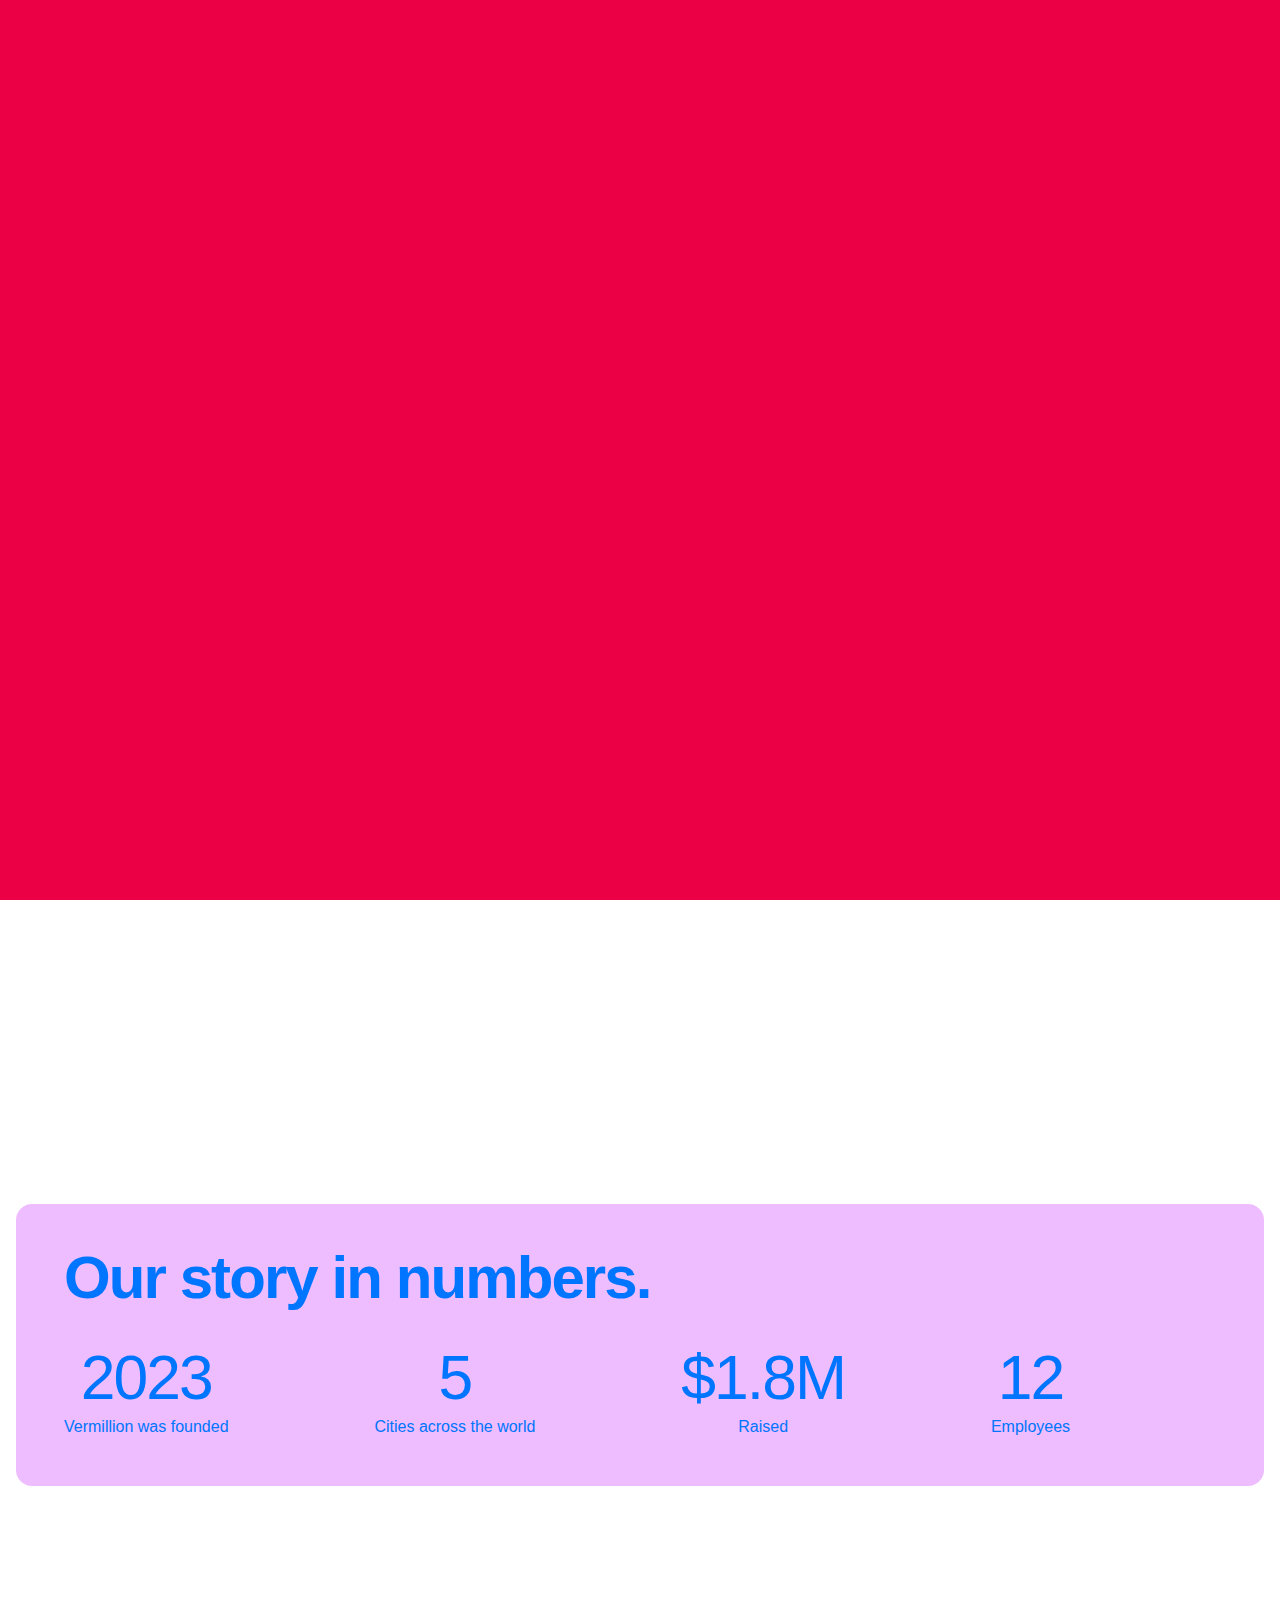
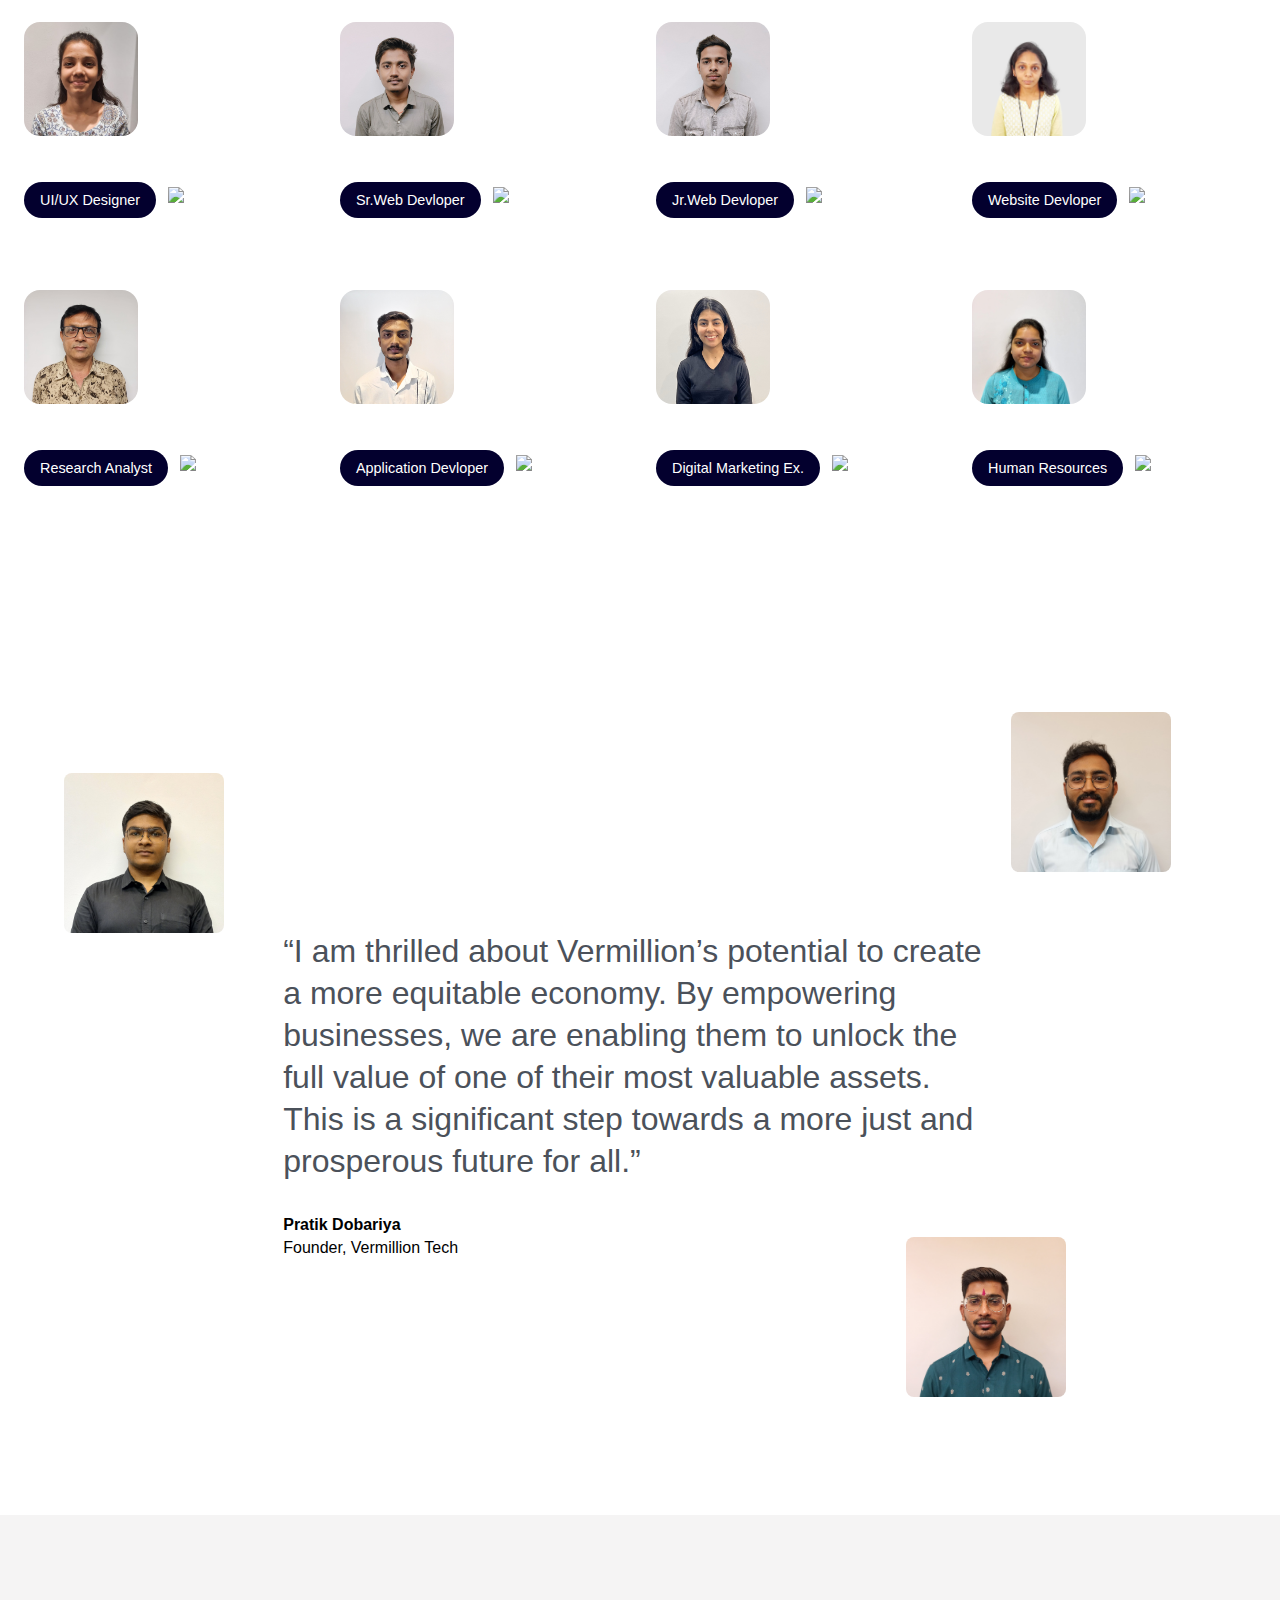
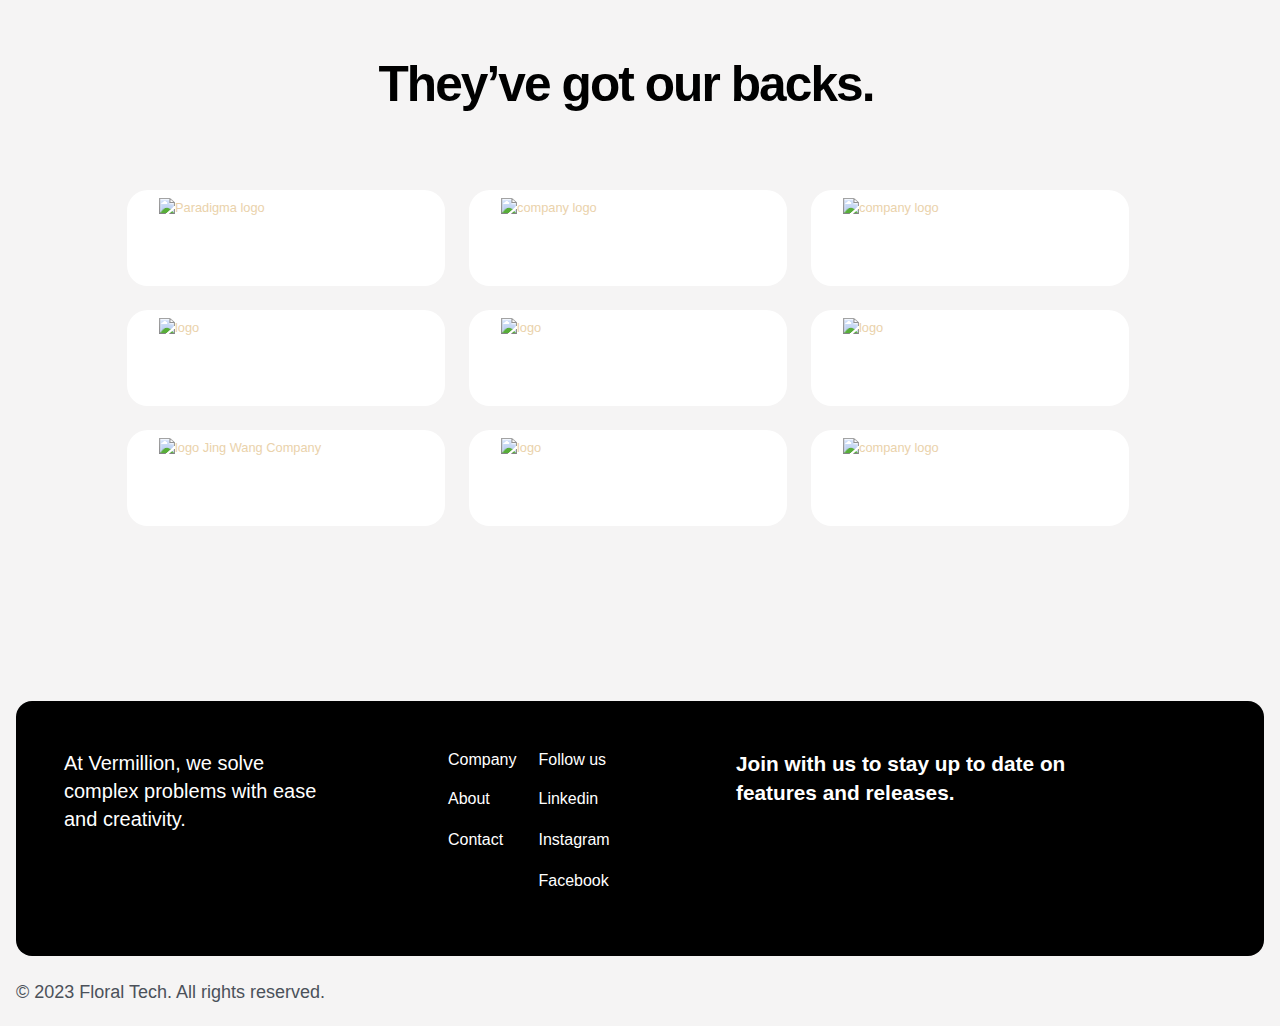
==== commit f6814697: "changes after live" ====
--- a/about.html
+++ b/about.html
@@ -342,15 +342,11 @@
                                         <div class="team__role-box">
                                             <h6 class="role-name">UI/UX Designer</h6>
                                         </div>
-                                        <a href="#" target="_blank" class="team__social-link is--one w-inline-block">
+                                        <a href="https://www.linkedin.com/in/dipika-rathava/" target="_blank" class="team__social-link is--one w-inline-block">
                                             <img src="https://assets.website-files.com/62dfa5318bb52f5fea8dc489/63075ddae166a81b390ff55c_62e1091a0d200a5af7e22b6d_LinkedIn%20-%20Original.svg"
                                                 loading="lazy" alt="Anna Kazlauskas" class="social__icon-link" />
                                         </a>
-                                        <a href="https://github.com/annakaz" target="_blank"
-                                            class="team__social-link w-inline-block">
-                                            <img src="https://assets.website-files.com/62dfa5318bb52f5fea8dc489/63075dde815bb882f68453e6_62fabbcedcf151f3025148d3_Github%20-%20Original.svg"
-                                                loading="lazy" alt="Anna Kazlauskas" class="social__icon-link" />
-                                        </a>
+
                                     </div>
 
                                 </div>
@@ -371,16 +367,12 @@
                                         <div class="team__role-box">
                                             <h6 class="role-name"> Sr.Web Devloper</h6>
                                         </div>
-                                        <a href="https://www.linkedin.com/in/arthur-abal/" target="_blank"
+                                        <a href="https://www.linkedin.com/in/pawan-pareek-002348212/" target="_blank"
                                             class="team__social-link is--one w-inline-block">
                                             <img src="https://assets.website-files.com/62dfa5318bb52f5fea8dc489/63075ddae166a81b390ff55c_62e1091a0d200a5af7e22b6d_LinkedIn%20-%20Original.svg"
                                                 loading="lazy" alt="Art Abal" class="social__icon-link" />
                                         </a>
-                                        <a href="https://github.com/annakaz" target="_blank"
-                                            class="team__social-link w-inline-block">
-                                            <img src="https://assets.website-files.com/62dfa5318bb52f5fea8dc489/63075dde815bb882f68453e6_62fabbcedcf151f3025148d3_Github%20-%20Original.svg"
-                                                loading="lazy" alt="Anna Kazlauskas" class="social__icon-link" />
-                                        </a>
+
                                     </div>
 
                                 </div>
@@ -401,16 +393,13 @@
                                         <div class="team__role-box">
                                             <h6 class="role-name">Jr.Web Devloper</h6>
                                         </div>
-                                        <a href="https://www.linkedin.com/in/ellison-klose-281495122/" target="_blank"
+                                        <a href="https://www.linkedin.com/in/aaditya-rajput-4b4843180/
+                                        " target="_blank"
                                             class="team__social-link is--one w-inline-block">
                                             <img src="https://assets.website-files.com/62dfa5318bb52f5fea8dc489/63075ddae166a81b390ff55c_62e1091a0d200a5af7e22b6d_LinkedIn%20-%20Original.svg"
                                                 loading="lazy" alt="Ellison Klose" class="social__icon-link" />
                                         </a>
-                                        <a href="https://github.com/annakaz" target="_blank"
-                                            class="team__social-link w-inline-block">
-                                            <img src="https://assets.website-files.com/62dfa5318bb52f5fea8dc489/63075dde815bb882f68453e6_62fabbcedcf151f3025148d3_Github%20-%20Original.svg"
-                                                loading="lazy" alt="Anna Kazlauskas" class="social__icon-link" />
-                                        </a>
+
                                     </div>
 
                                 </div>
@@ -432,16 +421,13 @@
                                         <div class="team__role-box">
                                             <h6 class="role-name">Website Devloper</h6>
                                         </div>
-                                        <a href="https://www.linkedin.com/in/josephgillespie/" target="_blank"
+                                        <a href="https://www.linkedin.com/in/chaitali-borse-3374a123a/
+                                        " target="_blank"
                                             class="team__social-link is--one w-inline-block">
                                             <img src="https://assets.website-files.com/62dfa5318bb52f5fea8dc489/63075ddae166a81b390ff55c_62e1091a0d200a5af7e22b6d_LinkedIn%20-%20Original.svg"
                                                 loading="lazy" alt="Joe Gillespie" class="social__icon-link" />
                                         </a>
-                                        <a href="https://github.com/annakaz" target="_blank"
-                                            class="team__social-link w-inline-block">
-                                            <img src="https://assets.website-files.com/62dfa5318bb52f5fea8dc489/63075dde815bb882f68453e6_62fabbcedcf151f3025148d3_Github%20-%20Original.svg"
-                                                loading="lazy" alt="Anna Kazlauskas" class="social__icon-link" />
-                                        </a>
+
                                     </div>
 
                                 </div>
@@ -460,18 +446,14 @@
                                     </div>
                                     <div class="team__wrapper-social">
                                         <div class="team__role-box">
-                                            <h6 class="role-name">research analyst</h6>
-                                        </div>
-                                        <a href="https://www.linkedin.com/in/stephen-boske-cfa/" target="_blank"
+                                            <h6 class="role-name">Research Analyst</h6>
+                                        </div>
+                                        <a href="https://www.linkedin.com/in/janyati-nariya-81253a9b/" target="_blank"
                                             class="team__social-link is--one w-inline-block">
                                             <img src="https://assets.website-files.com/62dfa5318bb52f5fea8dc489/63075ddae166a81b390ff55c_62e1091a0d200a5af7e22b6d_LinkedIn%20-%20Original.svg"
                                                 loading="lazy" alt="Stephen Boske" class="social__icon-link" />
                                         </a>
-                                        <a href="https://github.com/annakaz" target="_blank"
-                                            class="team__social-link w-inline-block">
-                                            <img src="https://assets.website-files.com/62dfa5318bb52f5fea8dc489/63075dde815bb882f68453e6_62fabbcedcf151f3025148d3_Github%20-%20Original.svg"
-                                                loading="lazy" alt="Anna Kazlauskas" class="social__icon-link" />
-                                        </a>
+
                                     </div>
 
                                 </div>
@@ -492,16 +474,12 @@
                                         <div class="team__role-box">
                                             <h6 class="role-name">Application Devloper</h6>
                                         </div>
-                                        <a href="https://www.linkedin.com/in/colinjohnstevenson/" target="_blank"
+                                        <a href="https://www.linkedin.com/in/vivek-bhuva-89477422a/" target="_blank"
                                             class="team__social-link is--one w-inline-block">
                                             <img src="https://assets.website-files.com/62dfa5318bb52f5fea8dc489/63075ddae166a81b390ff55c_62e1091a0d200a5af7e22b6d_LinkedIn%20-%20Original.svg"
                                                 loading="lazy" alt="Colin Stevenson" class="social__icon-link" />
                                         </a>
-                                        <a href="https://github.com/annakaz" target="_blank"
-                                            class="team__social-link w-inline-block">
-                                            <img src="https://assets.website-files.com/62dfa5318bb52f5fea8dc489/63075dde815bb882f68453e6_62fabbcedcf151f3025148d3_Github%20-%20Original.svg"
-                                                loading="lazy" alt="Anna Kazlauskas" class="social__icon-link" />
-                                        </a>
+
                                     </div>
 
                                 </div>
@@ -522,16 +500,12 @@
                                         <div class="team__role-box">
                                             <h6 class="role-name">Digital Marketing Ex.</h6>
                                         </div>
-                                        <a href="https://www.linkedin.com/in/zahay/" target="_blank"
+                                        <a href="https://www.linkedin.com/in/zainab-patel-556648149/" target="_blank"
                                             class="team__social-link is--one w-inline-block">
                                             <img src="https://assets.website-files.com/62dfa5318bb52f5fea8dc489/63075ddae166a81b390ff55c_62e1091a0d200a5af7e22b6d_LinkedIn%20-%20Original.svg"
                                                 loading="lazy" alt="Zach Hay" class="social__icon-link" />
                                         </a>
-                                        <a href="https://github.com/zahay117" target="_blank"
-                                            class="team__social-link w-inline-block">
-                                            <img src="https://assets.website-files.com/62dfa5318bb52f5fea8dc489/63075dde815bb882f68453e6_62fabbcedcf151f3025148d3_Github%20-%20Original.svg"
-                                                loading="lazy" alt="Zach Hay" class="social__icon-link" />
-                                        </a>
+
                                     </div>
 
                                 </div>
@@ -552,16 +526,12 @@
                                         <div class="team__role-box">
                                             <h6 class="role-name">Human Resources</h6>
                                         </div>
-                                        <a href="https://www.linkedin.com/in/ashleyehaylett/" target="_blank"
+                                        <a href="https://www.linkedin.com/in/dheiryaa-chavada-631914238/" target="_blank"
                                             class="team__social-link is--one w-inline-block">
                                             <img src="https://assets.website-files.com/62dfa5318bb52f5fea8dc489/63075ddae166a81b390ff55c_62e1091a0d200a5af7e22b6d_LinkedIn%20-%20Original.svg"
                                                 loading="lazy" alt="Ashley Haylett" class="social__icon-link" />
                                         </a>
-                                        <a href="https://github.com/annakaz" target="_blank"
-                                            class="team__social-link w-inline-block">
-                                            <img src="https://assets.website-files.com/62dfa5318bb52f5fea8dc489/63075dde815bb882f68453e6_62fabbcedcf151f3025148d3_Github%20-%20Original.svg"
-                                                loading="lazy" alt="Anna Kazlauskas" class="social__icon-link" />
-                                        </a>
+
                                     </div>
 
                                 </div>
@@ -588,10 +558,7 @@
                                             <img src="https://assets.website-files.com/62dfa5318bb52f5fea8dc489/63075ddae166a81b390ff55c_62e1091a0d200a5af7e22b6d_LinkedIn%20-%20Original.svg"
                                                 loading="lazy" alt="" class="social__icon-link" />
                                         </a>
-                                        <a href="https://github.com/Kahtaf" class="team__social-link w-inline-block">
-                                            <img src="https://assets.website-files.com/62dfa5318bb52f5fea8dc489/63075dde815bb882f68453e6_62fabbcedcf151f3025148d3_Github%20-%20Original.svg"
-                                                loading="lazy" alt="" class="social__icon-link" />
-                                        </a>
+
                                     </div>
 
                                 </div>
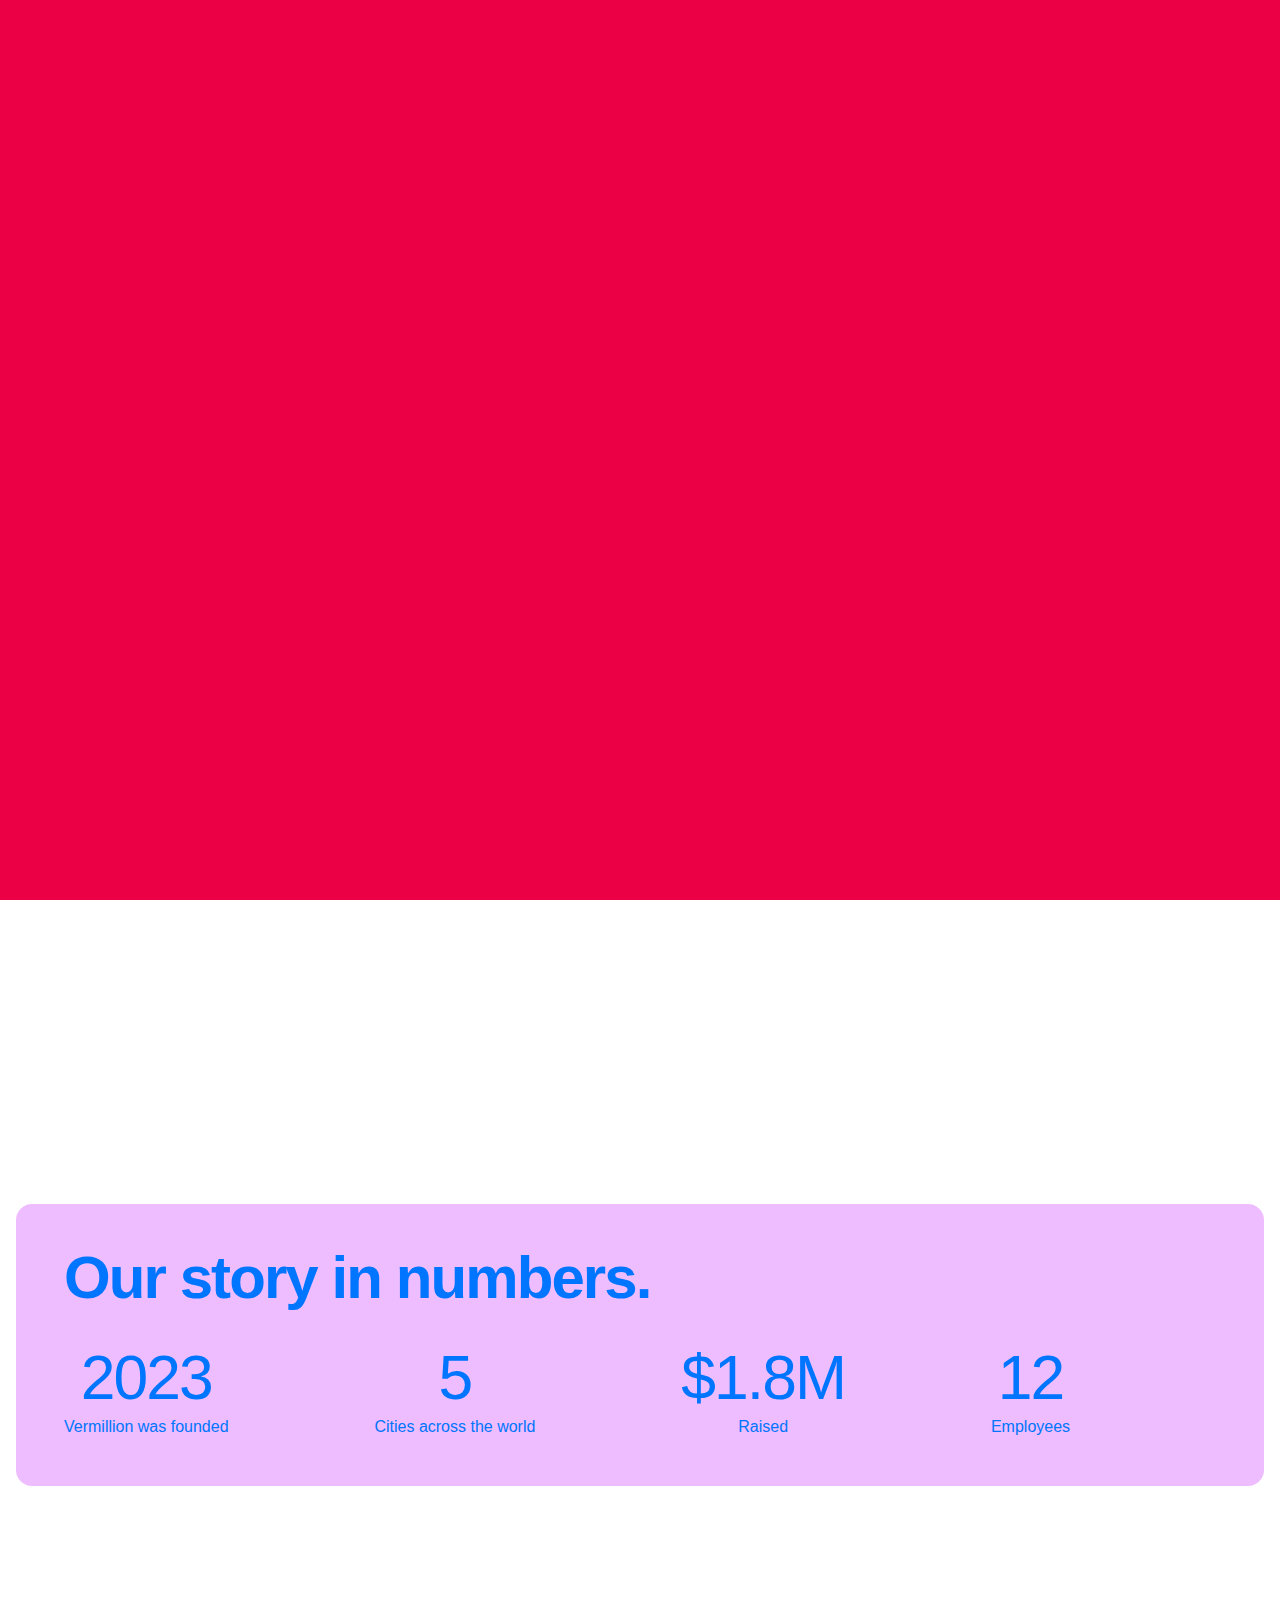
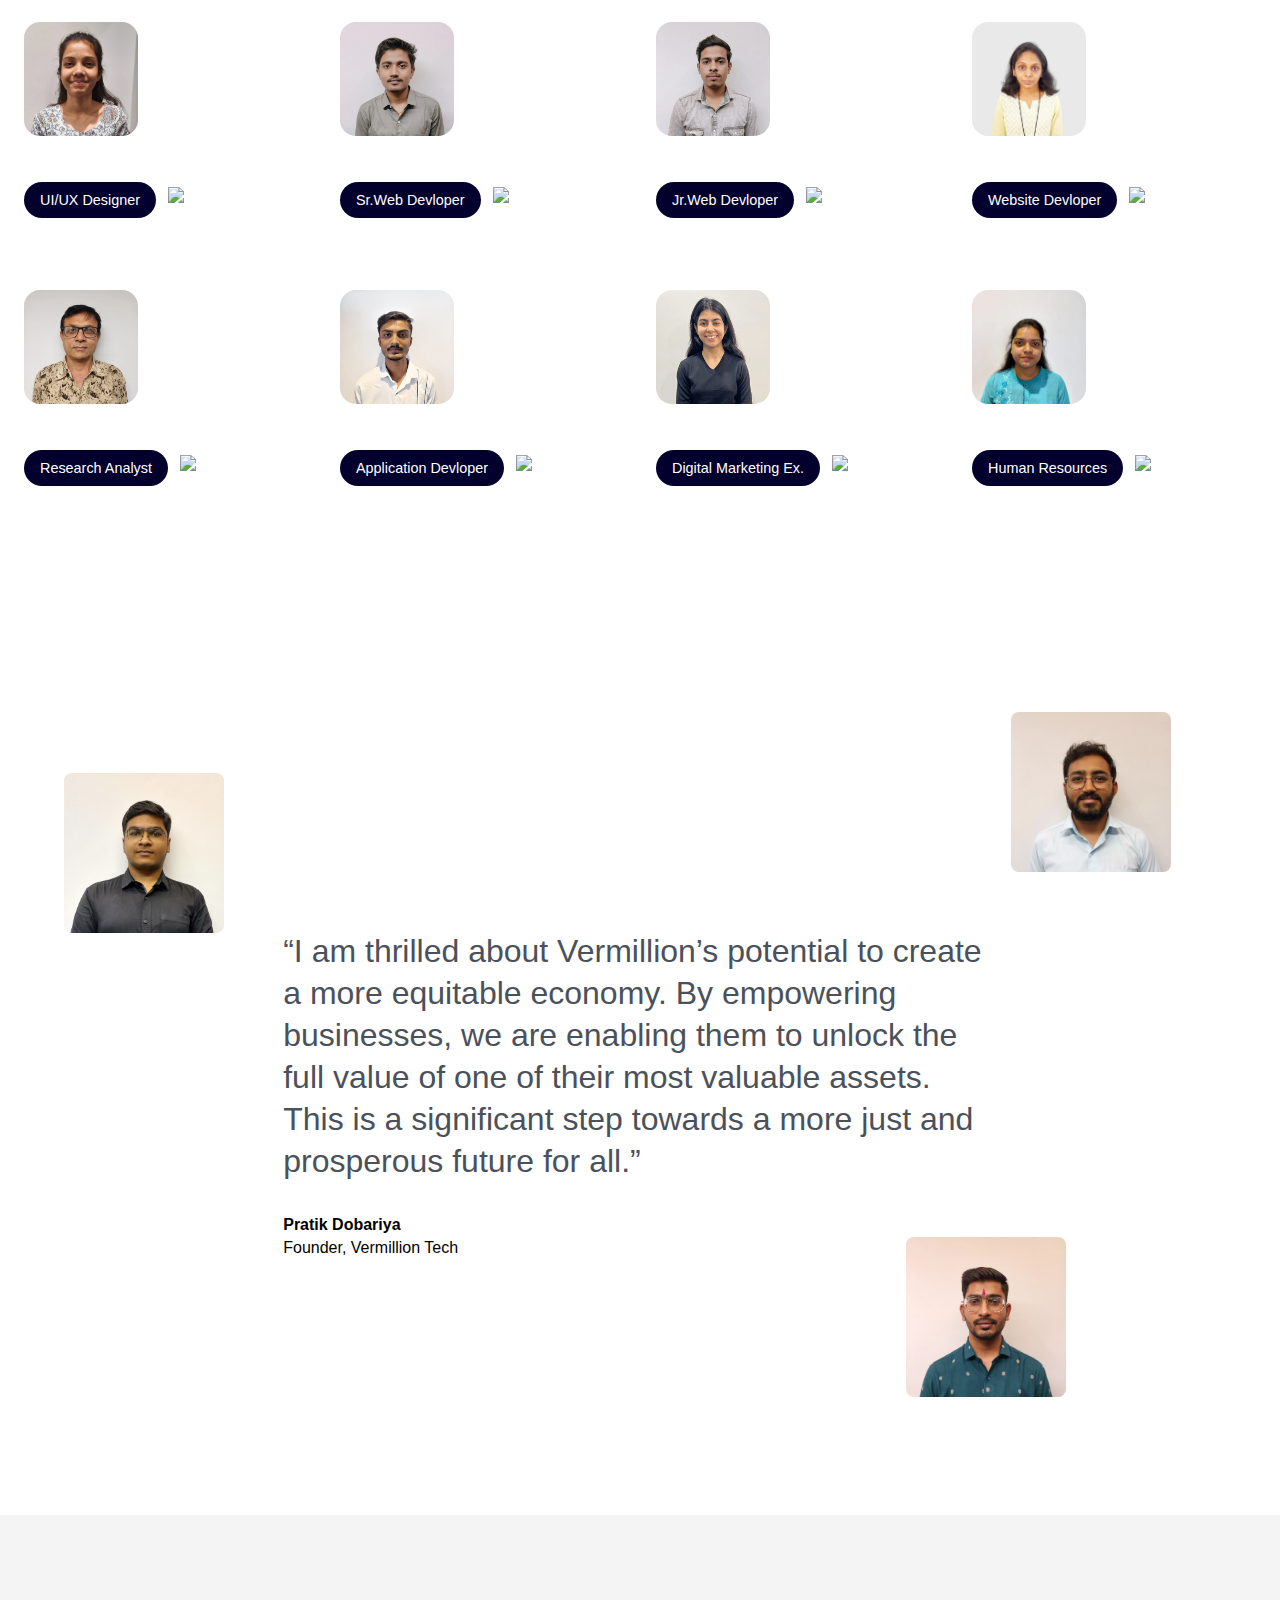
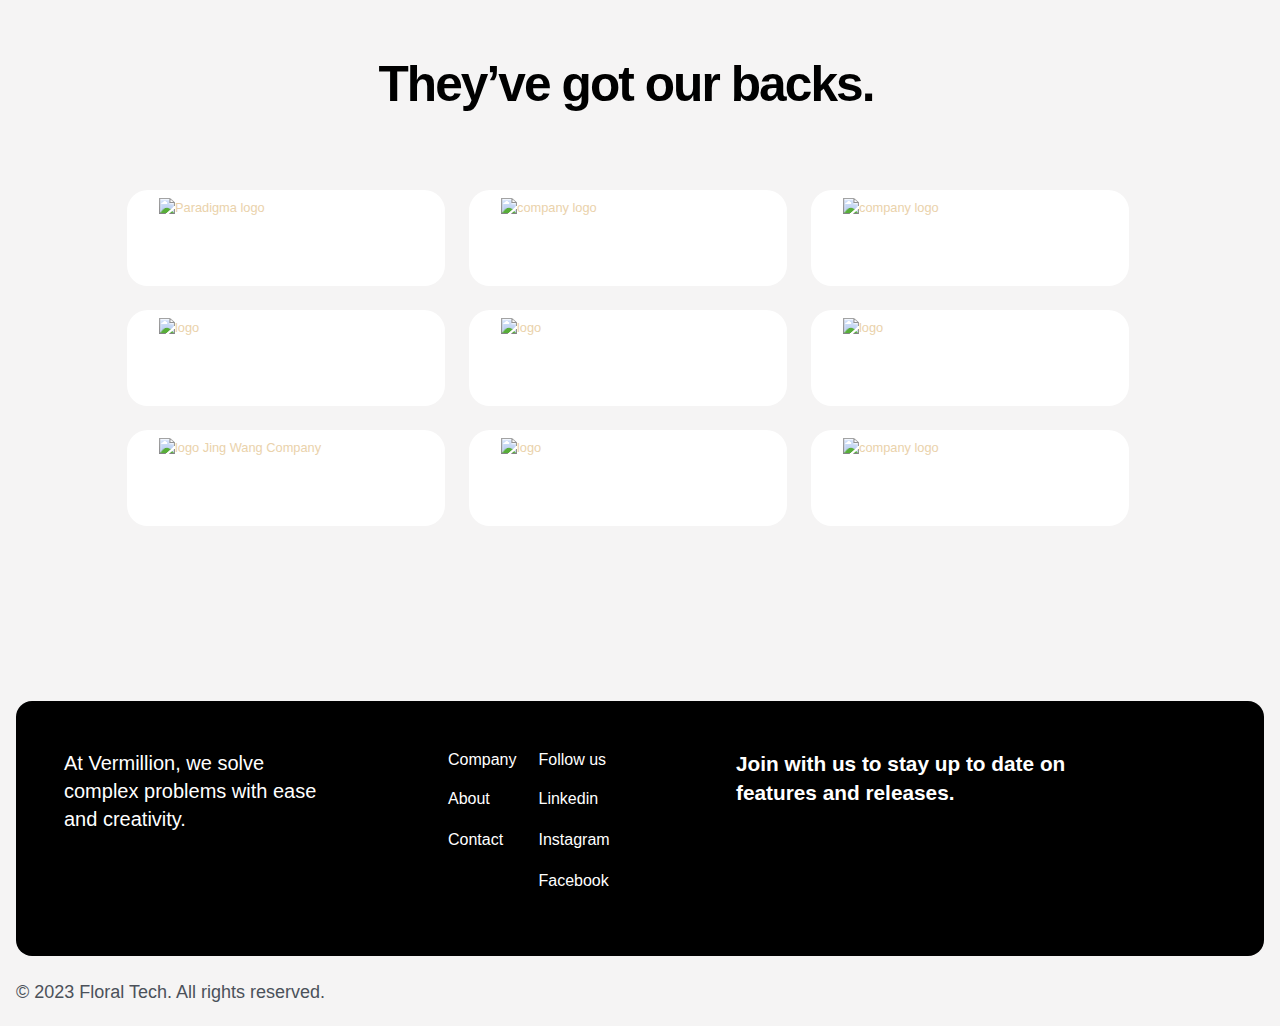
==== commit dd968e09: "images optimized" ====
--- a/about.html
+++ b/about.html
@@ -332,7 +332,7 @@
                                         <img src="https://assets.website-files.com/62e10889397ead6205439018/6390e45dcd2d6636017fc84d_638faf1f86e4821159c3bb88_ANNA.jpeg"
                                             loading="lazy" alt="Dipika"
                                             sizes="(max-width: 767px) 114px, (max-width: 991px) 12vw, 11vw"
-                                            srcset="/img/Team/Dipika.jpg 500w, https://assets.website-files.com/62e10889397ead6205439018/6390e45dcd2d6636017fc84d_638faf1f86e4821159c3bb88_ANNA-p-800.jpeg 800w, https://assets.website-files.com/62e10889397ead6205439018/6390e45dcd2d6636017fc84d_638faf1f86e4821159c3bb88_ANNA.jpeg 1000w"
+                                            srcset="/img/Team/Dipika.webp 500w, https://assets.website-files.com/62e10889397ead6205439018/6390e45dcd2d6636017fc84d_638faf1f86e4821159c3bb88_ANNA-p-800.jpeg 800w, https://assets.website-files.com/62e10889397ead6205439018/6390e45dcd2d6636017fc84d_638faf1f86e4821159c3bb88_ANNA.jpeg 1000w"
                                             class="profile__picture" />
                                     </div>
                                     <div class="team__name">
@@ -357,7 +357,7 @@
                                         <img src="https://assets.website-files.com/62e10889397ead6205439018/6390e45cfcad1e214836f50c_638faf0f86e4823880c3bb02_Art.jpeg"
                                             loading="lazy" alt="Pawan Pareek"
                                             sizes="(max-width: 767px) 114px, (max-width: 991px) 12vw, 11vw"
-                                            srcset="/img/Team/Pawan.jpg 500w, https://assets.website-files.com/62e10889397ead6205439018/6390e45cfcad1e214836f50c_638faf0f86e4823880c3bb02_Art-p-800.jpeg 800w, https://assets.website-files.com/62e10889397ead6205439018/6390e45cfcad1e214836f50c_638faf0f86e4823880c3bb02_Art.jpeg 1000w"
+                                            srcset="/img/Team/Pawan.webp 500w, https://assets.website-files.com/62e10889397ead6205439018/6390e45cfcad1e214836f50c_638faf0f86e4823880c3bb02_Art-p-800.jpeg 800w, https://assets.website-files.com/62e10889397ead6205439018/6390e45cfcad1e214836f50c_638faf0f86e4823880c3bb02_Art.jpeg 1000w"
                                             class="profile__picture" />
                                     </div>
                                     <div class="team__name">
@@ -383,7 +383,7 @@
                                         <img src="https://assets.website-files.com/62e10889397ead6205439018/6390e45d9c206f2183a3dbaf_638faf2a121f81d3eb098b52_ELLIE.jpeg"
                                             loading="lazy" alt="Aaditya singh"
                                             sizes="(max-width: 767px) 114px, (max-width: 991px) 12vw, 11vw"
-                                            srcset="/img/Team/Aaditya.jpg 500w, https://assets.website-files.com/62e10889397ead6205439018/6390e45d9c206f2183a3dbaf_638faf2a121f81d3eb098b52_ELLIE-p-800.jpeg 800w, https://assets.website-files.com/62e10889397ead6205439018/6390e45d9c206f2183a3dbaf_638faf2a121f81d3eb098b52_ELLIE.jpeg 1000w"
+                                            srcset="/img/Team/Aaditya.webp 500w, https://assets.website-files.com/62e10889397ead6205439018/6390e45d9c206f2183a3dbaf_638faf2a121f81d3eb098b52_ELLIE-p-800.jpeg 800w, https://assets.website-files.com/62e10889397ead6205439018/6390e45d9c206f2183a3dbaf_638faf2a121f81d3eb098b52_ELLIE.jpeg 1000w"
                                             class="profile__picture" />
                                     </div>
                                     <div class="team__name">
@@ -411,7 +411,7 @@
                                         <img src="https://assets.website-files.com/62e10889397ead6205439018/6390e45d2383c41ed78096e3_638faf64f8edbdaa836d769e_JOSEPH.jpeg"
                                             loading="lazy" alt="Chaitali"
                                             sizes="(max-width: 767px) 114px, (max-width: 991px) 12vw, 11vw"
-                                            srcset="/img/Team/Chaitali.png 500w, https://assets.website-files.com/62e10889397ead6205439018/6390e45d2383c41ed78096e3_638faf64f8edbdaa836d769e_JOSEPH-p-800.jpeg 800w, https://assets.website-files.com/62e10889397ead6205439018/6390e45d2383c41ed78096e3_638faf64f8edbdaa836d769e_JOSEPH.jpeg 1000w"
+                                            srcset="/img/Team/Chaitali.webp 500w, https://assets.website-files.com/62e10889397ead6205439018/6390e45d2383c41ed78096e3_638faf64f8edbdaa836d769e_JOSEPH-p-800.jpeg 800w, https://assets.website-files.com/62e10889397ead6205439018/6390e45d2383c41ed78096e3_638faf64f8edbdaa836d769e_JOSEPH.jpeg 1000w"
                                             class="profile__picture" />
                                     </div>
                                     <div class="team__name">
@@ -438,7 +438,7 @@
                                         <img src="https://assets.website-files.com/62e10889397ead6205439018/6390e45dd507b3302efe3772_638faf33db9f59f1fc614c94_STEPHEN.jpeg"
                                             loading="lazy" alt="Stephen Boske"
                                             sizes="(max-width: 767px) 114px, (max-width: 991px) 12vw, 11vw"
-                                            srcset="img/Team/Jayantibhai.jpg 500w, https://assets.website-files.com/62e10889397ead6205439018/6390e45dd507b3302efe3772_638faf33db9f59f1fc614c94_STEPHEN-p-800.jpeg 800w, https://assets.website-files.com/62e10889397ead6205439018/6390e45dd507b3302efe3772_638faf33db9f59f1fc614c94_STEPHEN.jpeg 1000w"
+                                            srcset="img/Team/Jayantibhai.webp 500w, https://assets.website-files.com/62e10889397ead6205439018/6390e45dd507b3302efe3772_638faf33db9f59f1fc614c94_STEPHEN-p-800.jpeg 800w, https://assets.website-files.com/62e10889397ead6205439018/6390e45dd507b3302efe3772_638faf33db9f59f1fc614c94_STEPHEN.jpeg 1000w"
                                             class="profile__picture" />
                                     </div>
                                     <div class="team__name">
@@ -464,7 +464,7 @@
                                         <img src="https://assets.website-files.com/62e10889397ead6205439018/6390e45e8372d0a3c1d9c64e_638faf3c94646500097996d5_COLIN.jpeg"
                                             loading="lazy" alt="Vivek"
                                             sizes="(max-width: 767px) 114px, (max-width: 991px) 12vw, 11vw"
-                                            srcset="img/Team/Vivek.jpg 500w, https://assets.website-files.com/62e10889397ead6205439018/6390e45e8372d0a3c1d9c64e_638faf3c94646500097996d5_COLIN-p-800.jpeg 800w, https://assets.website-files.com/62e10889397ead6205439018/6390e45e8372d0a3c1d9c64e_638faf3c94646500097996d5_COLIN.jpeg 1000w"
+                                            srcset="img/Team/Vivek.webp 500w, https://assets.website-files.com/62e10889397ead6205439018/6390e45e8372d0a3c1d9c64e_638faf3c94646500097996d5_COLIN-p-800.jpeg 800w, https://assets.website-files.com/62e10889397ead6205439018/6390e45e8372d0a3c1d9c64e_638faf3c94646500097996d5_COLIN.jpeg 1000w"
                                             class="profile__picture" />
                                     </div>
                                     <div class="team__name">
@@ -490,7 +490,7 @@
                                         <img src="https://assets.website-files.com/62e10889397ead6205439018/6390e45dfec5610ab09d22b7_638faf4336b4103f07ab77dd_ZACH.jpeg"
                                             loading="lazy" alt="Zainab"
                                             sizes="(max-width: 767px) 114px, (max-width: 991px) 12vw, 11vw"
-                                            srcset="img/Team/Zainab.jpg 500w, https://assets.website-files.com/62e10889397ead6205439018/6390e45dfec5610ab09d22b7_638faf4336b4103f07ab77dd_ZACH-p-800.jpeg 800w, https://assets.website-files.com/62e10889397ead6205439018/6390e45dfec5610ab09d22b7_638faf4336b4103f07ab77dd_ZACH.jpeg 1000w"
+                                            srcset="img/Team/Zainab.webp 500w, https://assets.website-files.com/62e10889397ead6205439018/6390e45dfec5610ab09d22b7_638faf4336b4103f07ab77dd_ZACH-p-800.jpeg 800w, https://assets.website-files.com/62e10889397ead6205439018/6390e45dfec5610ab09d22b7_638faf4336b4103f07ab77dd_ZACH.jpeg 1000w"
                                             class="profile__picture" />
                                     </div>
                                     <div class="team__name">
@@ -516,7 +516,7 @@
                                         <img src="https://assets.website-files.com/62e10889397ead6205439018/6390e45dfec561953a9d22b8_638fc375a73d3cc9222c24ce_Ashley.jpeg"
                                             loading="lazy" alt="Dheirya"
                                             sizes="(max-width: 767px) 114px, (max-width: 991px) 12vw, 11vw"
-                                            srcset="img/Team/Dheirya.jpg 500w, https://assets.website-files.com/62e10889397ead6205439018/6390e45dfec561953a9d22b8_638fc375a73d3cc9222c24ce_Ashley-p-800.jpeg 800w, https://assets.website-files.com/62e10889397ead6205439018/6390e45dfec561953a9d22b8_638fc375a73d3cc9222c24ce_Ashley.jpeg 1000w"
+                                            srcset="img/Team/Dheirya.webp 500w, https://assets.website-files.com/62e10889397ead6205439018/6390e45dfec561953a9d22b8_638fc375a73d3cc9222c24ce_Ashley-p-800.jpeg 800w, https://assets.website-files.com/62e10889397ead6205439018/6390e45dfec561953a9d22b8_638fc375a73d3cc9222c24ce_Ashley.jpeg 1000w"
                                             class="profile__picture" />
                                     </div>
                                     <div class="team__name">
@@ -881,21 +881,21 @@
         </section>
         <section class="section is-founder">
             <div class="quote__image-wrapper is-one is-hidden-tab">
-                <img src="img/co.jpg"
+                <img src="img/co.webp"
                     loading="lazy" sizes="(max-width: 991px) 100vw, 16vw"
-                    srcset="img/co.jpg 500w, img/co.jpg"
+                    srcset="img/co.webp 500w, img/co.webp"
                     alt="" class="quote__image" style="border-radius: 8px;" />
             </div>
             <div class="quote__image-wrapper is-two is-hidden-tab">
-                <img src="img/co2.jpg"
+                <img src="img/co2.webp"
                     loading="lazy" sizes="(max-width: 991px) 100vw, 16vw"
-                    srcset="img/co2.jpg 500w, img/co2.jpg"
+                    srcset="img/co2.webp 500w, img/co2.webp"
                     alt="A picture of a blonde woman" class="quote__image" style="border-radius: 8px;" />
             </div>
             <div class="quote__image-wrapper is-three is-hidden-tab">
-                <img src="img/co3.jpg"
+                <img src="img/co3.webp"
                     loading="lazy" sizes="(max-width: 991px) 100vw, 16vw"
-                    srcset="img/co3.jpg 500w, img/co3.jpg"
+                    srcset="img/co3.webp 500w, img/co3.webp"
                     alt="" class="quote__image" style="border-radius: 8px;" />
             </div>
             <div class="container">
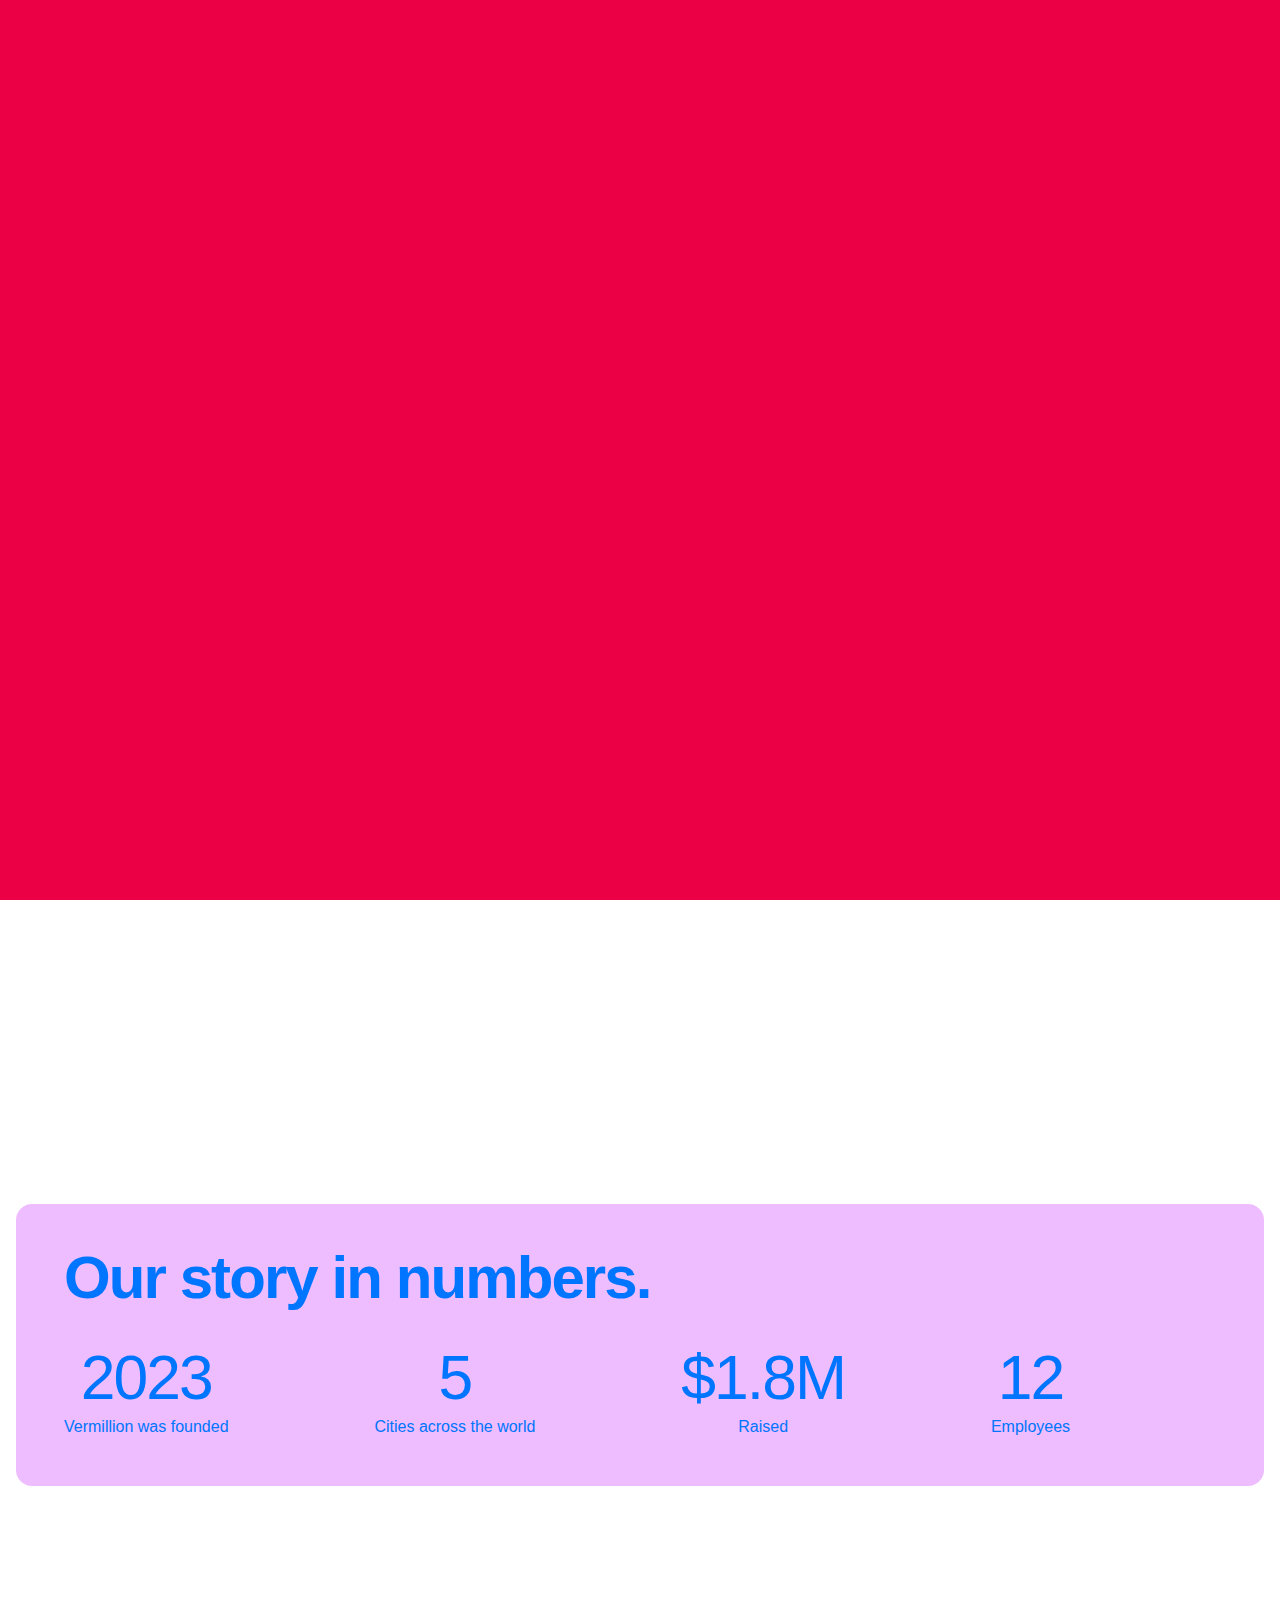
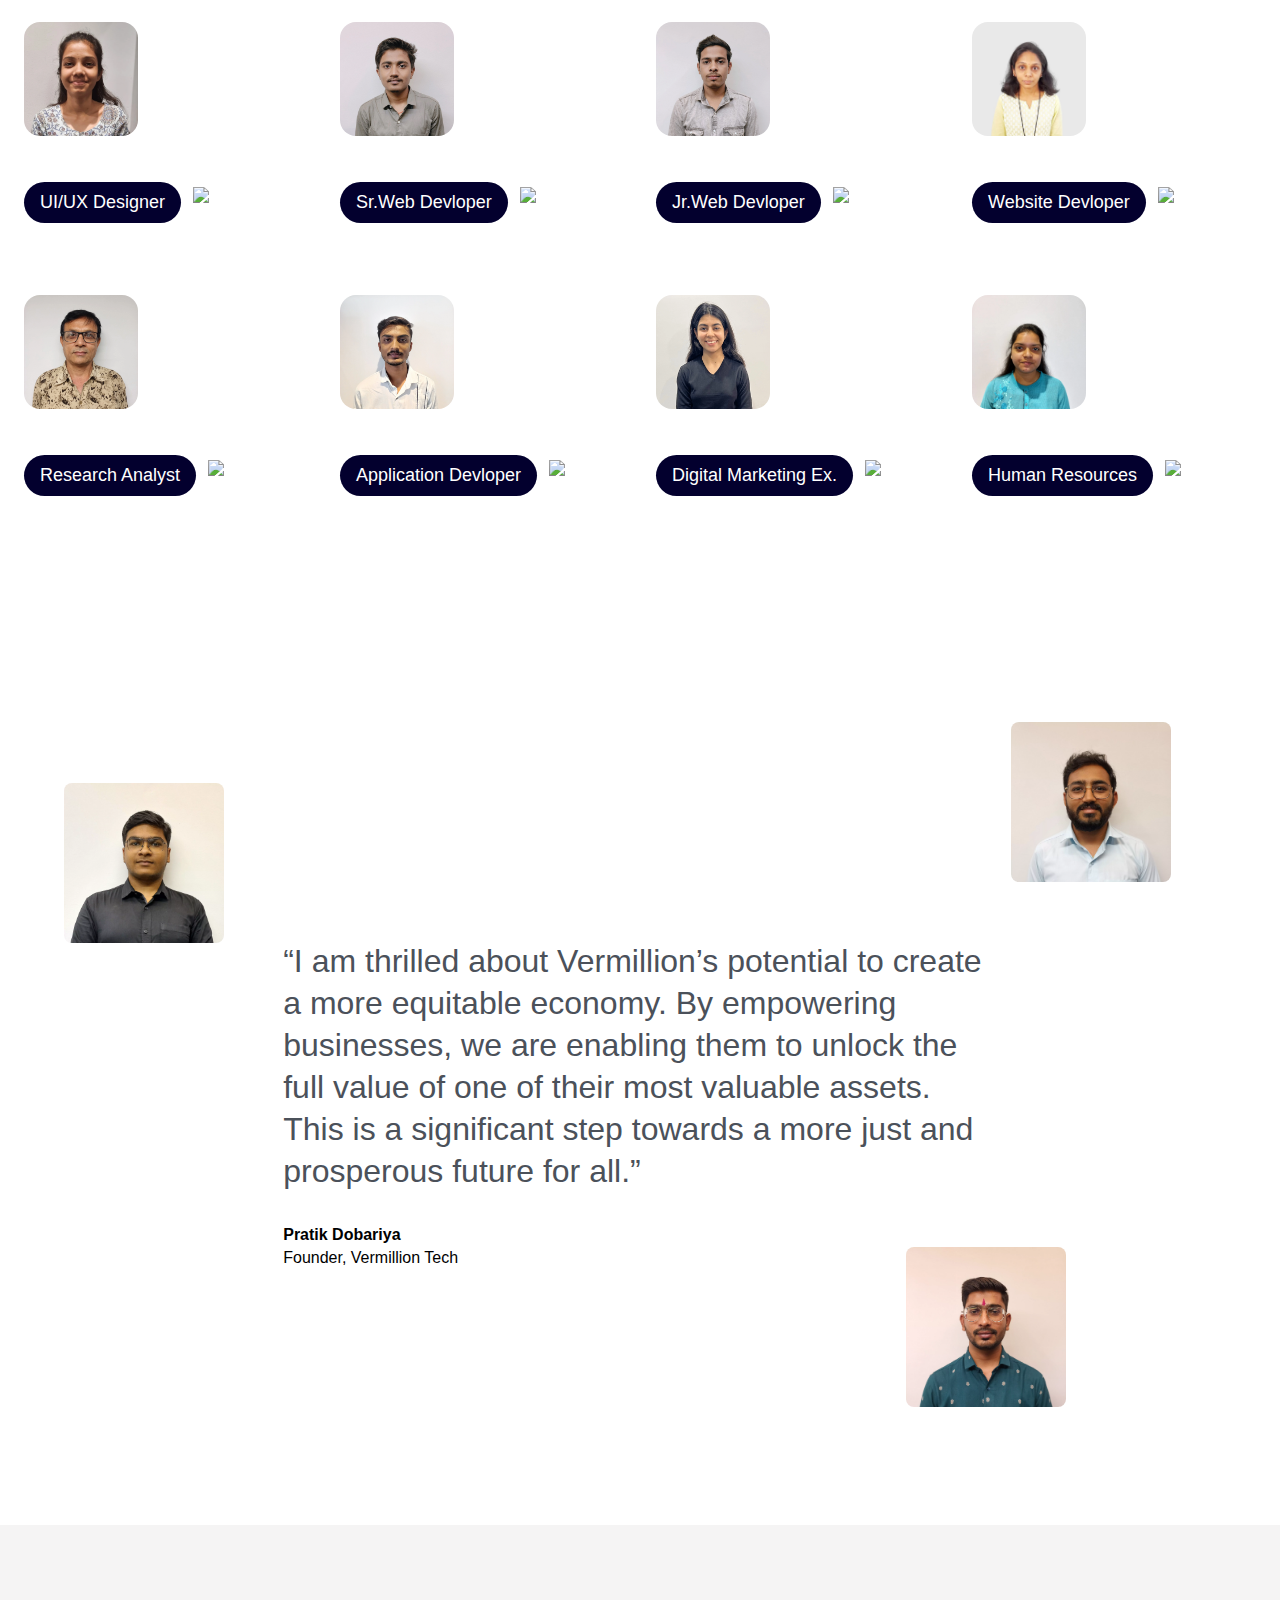
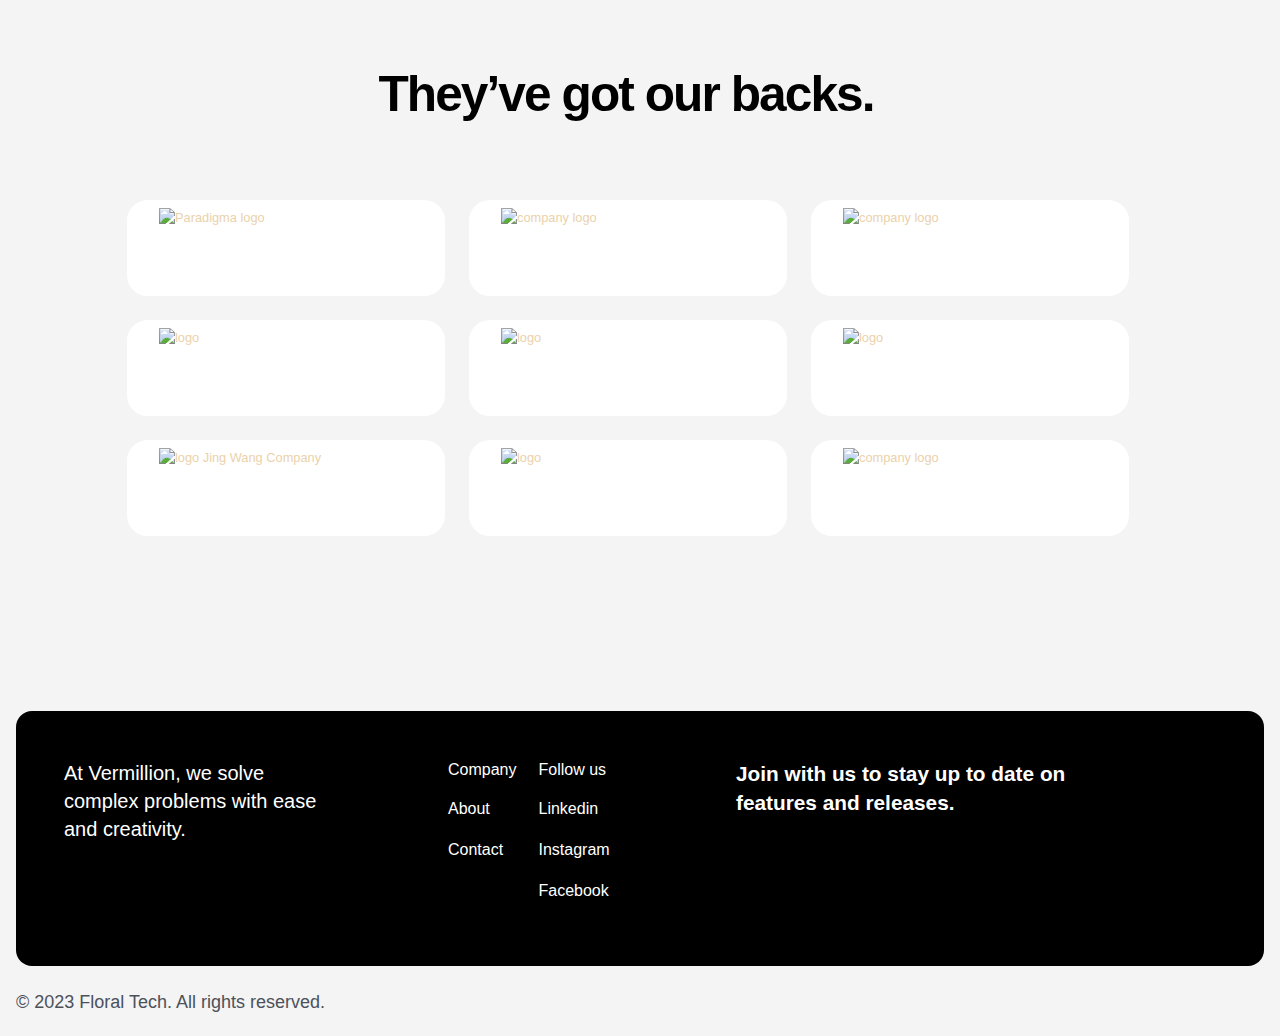
==== commit 3af9b073: "responsive about page" ====
--- a/about.html
+++ b/about.html
@@ -1,10 +1,16 @@
+
+
 <!DOCTYPE html>
 <!-- This site was created in Webflow. https://www.webflow.com -->
 <!-- Last Published: Mon May 01 2023 18:43:04 GMT+0000 (Coordinated Universal Time) -->
-<html data-wf-domain="www.vana.com" data-wf-page="636cfaa847acd723be20a478" data-wf-site="62dfa5318bb52f5fea8dc489">
+<html data-wf-domain="www.vermilliontech.in" data-wf-page="636cfaa847acd723be20a478" data-wf-site="62dfa5318bb52f5fea8dc489">
 
 <head>
+
     <meta charset="utf-8" />
+    <meta charset="UTF-8">
+    <meta http-equiv="X-UA-Compatible" content="IE=edge">
+    <meta name="viewport" content="width=device-width, initial-scale=1.0">
     <title>VERMILLION| About Vermillion</title>
     <meta content="Vermillion is on a mission to shift the flow of data for a more prosperous world."
         name="description" />
@@ -21,6 +27,8 @@
     <meta property="og:type" content="website" />
     <meta content="summary_large_image" name="twitter:card" />
     <meta content="width=device-width, initial-scale=1" name="viewport" />
+
+
     <meta content="Webflow" name="generator" />
     <link href="https://assets.website-files.com/62dfa5318bb52f5fea8dc489/css/vananewwebsite.webflow.3374aaa9f.css"
         rel="stylesheet" type="text/css" />
@@ -150,20 +158,20 @@
         </div>
     </div>
     <div class="main">
-        <section class="section is-home">
+        <section class="section is-home   ">
             <div style="-webkit-transform:translate3d(0, 0, 0) scale3d(0.8, 0.8, 1) rotateX(0) rotateY(0) rotateZ(0) skew(0, 0);-moz-transform:translate3d(0, 0, 0) scale3d(0.8, 0.8, 1) rotateX(0) rotateY(0) rotateZ(0) skew(0, 0);-ms-transform:translate3d(0, 0, 0) scale3d(0.8, 0.8, 1) rotateX(0) rotateY(0) rotateZ(0) skew(0, 0);transform:translate3d(0, 0, 0) scale3d(0.8, 0.8, 1) rotateX(0) rotateY(0) rotateZ(0) skew(0, 0)"
                 class="about__image-wrapper is-one is-hidden-mob">
                 <script src="https://unpkg.com/@lottiefiles/lottie-player@latest/dist/lottie-player.js"></script>
                 <lottie-player src="https://assets10.lottiefiles.com/packages/lf20_gyk2fh.json" background="transparent"
                     speed="1" style="width: 350px; height: 350px;  margin-top: -110px; margin-left: 90px;" loop autoplay
-                    loop autoplay loading="lazy" alt="ok illustration" class="about__image-hero"></lottie-player>
+                    loop autoplay loading="lazy" alt="ok illustration" class="about__image-hero   ani1"></lottie-player>
             </div>
             <div style="-webkit-transform:translate3d(0, 0, 0) scale3d(0.8, 0.8, 1) rotateX(0) rotateY(0) rotateZ(0) skew(0, 0);-moz-transform:translate3d(0, 0, 0) scale3d(0.8, 0.8, 1) rotateX(0) rotateY(0) rotateZ(0) skew(0, 0);-ms-transform:translate3d(0, 0, 0) scale3d(0.8, 0.8, 1) rotateX(0) rotateY(0) rotateZ(0) skew(0, 0);transform:translate3d(0, 0, 0) scale3d(0.8, 0.8, 1) rotateX(0) rotateY(0) rotateZ(0) skew(0, 0)"
                 class="about__image-wrapper is-two">
                 <script src="https://unpkg.com/@lottiefiles/lottie-player@latest/dist/lottie-player.js"></script>
                 <lottie-player src="https://assets10.lottiefiles.com/packages/lf20_vmiyp8ox.json"
                     background="transparent" speed="1" style="width: 400px; height: 200px; margin-top: -10px; " loop
-                    autoplay loading="lazy" alt="ok illustration" class="about__image-hero"></lottie-player>
+                    autoplay loading="lazy" alt="ok illustration" class="about__image-hero ani2"></lottie-player>
 
             </div>
             <div style="-webkit-transform:translate3d(0, 0, 0) scale3d(0.8, 0.8, 1) rotateX(0) rotateY(0) rotateZ(0) skew(0, 0);-moz-transform:translate3d(0, 0, 0) scale3d(0.8, 0.8, 1) rotateX(0) rotateY(0) rotateZ(0) skew(0, 0);-ms-transform:translate3d(0, 0, 0) scale3d(0.8, 0.8, 1) rotateX(0) rotateY(0) rotateZ(0) skew(0, 0);transform:translate3d(0, 0, 0) scale3d(0.8, 0.8, 1) rotateX(0) rotateY(0) rotateZ(0) skew(0, 0)"
@@ -171,7 +179,7 @@
                 <script src="https://unpkg.com/@lottiefiles/lottie-player@latest/dist/lottie-player.js"></script>
                 <lottie-player src="https://assets10.lottiefiles.com/packages/lf20_AlMvHB.json" background="transparent"
                     speed="1" style="width: 300px; height: 300px;  margin-left: -100px; margin-bottom: -80px;" loop
-                    autoplay loading="lazy" alt="Ring illustration" class="about__image-hero"></lottie-player>
+                    autoplay loading="lazy" alt="Ring illustration" class="about__image-hero ani3"></lottie-player>
             </div>
             <div class="container">
                 <div class="hero__about-parent">
@@ -538,346 +546,15 @@
                             </div>
                         </div>
                     </div>
-                    <div style="display:none" class="team__collection is-hidde w-dyn-list">
-                        <div role="list" class="team__list w-dyn-items">
-                            <div role="listitem" class="team__item w-dyn-item">
-                                <div class="team__box">
-                                    <div class="team__image">
-                                        <img src="https://assets.website-files.com/62e10889397ead6205439018/6390e45cc734a9bd7032a7b3_63076100af7f73453e215f1e_1624166347229.jpeg"
-                                            loading="lazy" alt="" class="profile__picture" />
-                                    </div>
-                                    <div class="team__name">
-                                        <h5 class="heading-names">Kahtaf Alam</h5>
-                                    </div>
-                                    <div class="team__wrapper-social">
-                                        <div class="team__role-box">
-                                            <h6 class="role-name">Engineering</h6>
-                                        </div>
-                                        <a href="https://www.linkedin.com/in/kahtaf/"
-                                            class="team__social-link is--one w-inline-block">
-                                            <img src="https://assets.website-files.com/62dfa5318bb52f5fea8dc489/63075ddae166a81b390ff55c_62e1091a0d200a5af7e22b6d_LinkedIn%20-%20Original.svg"
-                                                loading="lazy" alt="" class="social__icon-link" />
-                                        </a>
-
-                                    </div>
-
-                                </div>
-                            </div>
-                            <div role="listitem" class="team__item w-dyn-item">
-                                <div class="team__box">
-                                    <div class="team__image">
-                                        <img src="https://assets.website-files.com/62e10889397ead6205439018/6390e45d48d261c4532ddbe5_63076162a98aa3060d870f7b_1534981685729.jpeg"
-                                            loading="lazy" alt="" class="profile__picture" />
-                                    </div>
-                                    <div class="team__name">
-                                        <h5 class="heading-names">Callum Flack</h5>
-                                    </div>
-                                    <div class="team__wrapper-social">
-                                        <div class="team__role-box">
-                                            <h6 class="role-name">Engineering &amp;Design</h6>
-                                        </div>
-                                        <a href="https://www.linkedin.com/in/callumflack/"
-                                            class="team__social-link is--one w-inline-block">
-                                            <img src="https://assets.website-files.com/62dfa5318bb52f5fea8dc489/63075ddae166a81b390ff55c_62e1091a0d200a5af7e22b6d_LinkedIn%20-%20Original.svg"
-                                                loading="lazy" alt="" class="social__icon-link" />
-                                        </a>
-                                        <a href="https://github.com/callumflack"
-                                            class="team__social-link w-inline-block">
-                                            <img src="https://assets.website-files.com/62dfa5318bb52f5fea8dc489/63075dde815bb882f68453e6_62fabbcedcf151f3025148d3_Github%20-%20Original.svg"
-                                                loading="lazy" alt="" class="social__icon-link" />
-                                        </a>
-                                    </div>
-
-                                </div>
-                            </div>
-                            <div role="listitem" class="team__item w-dyn-item">
-                                <div class="team__box">
-                                    <div class="team__image">
-                                        <img src="https://assets.website-files.com/62e10889397ead6205439018/6390e45daa0fde77ab77159f_630792ea04c309135f264895_T017B96L0P3-U02FB394MUY-05b9d0b9e814-512.jpeg"
-                                            loading="lazy" alt="" sizes="100vw"
-                                            srcset="https://assets.website-files.com/62e10889397ead6205439018/6390e45daa0fde77ab77159f_630792ea04c309135f264895_T017B96L0P3-U02FB394MUY-05b9d0b9e814-512-p-500.jpeg 500w, https://assets.website-files.com/62e10889397ead6205439018/6390e45daa0fde77ab77159f_630792ea04c309135f264895_T017B96L0P3-U02FB394MUY-05b9d0b9e814-512.jpeg 512w"
-                                            class="profile__picture" />
-                                    </div>
-                                    <div class="team__name">
-                                        <h5 class="heading-names">Jeth Cellona</h5>
-                                    </div>
-                                    <div class="team__wrapper-social">
-                                        <div class="team__role-box">
-                                            <h6 class="role-name">Technical Support</h6>
-                                        </div>
-                                        <a href="#"
-                                            class="team__social-link is--one w-inline-block w-condition-invisible">
-                                            <img src="https://assets.website-files.com/62dfa5318bb52f5fea8dc489/63075ddae166a81b390ff55c_62e1091a0d200a5af7e22b6d_LinkedIn%20-%20Original.svg"
-                                                loading="lazy" alt="" class="social__icon-link" />
-                                        </a>
-                                        <a href="#" class="team__social-link w-inline-block w-condition-invisible">
-                                            <img src="https://assets.website-files.com/62dfa5318bb52f5fea8dc489/63075dde815bb882f68453e6_62fabbcedcf151f3025148d3_Github%20-%20Original.svg"
-                                                loading="lazy" alt="" class="social__icon-link" />
-                                        </a>
-                                    </div>
-
-                                </div>
-                            </div>
-                            <div role="listitem" class="team__item w-dyn-item">
-                                <div class="team__box">
-                                    <div class="team__image">
-                                        <img src="https://assets.website-files.com/62e10889397ead6205439018/6390e45dd507b3483efe3771_638faf6fbc7fed3ff159aa9e_JOSEPH-1.jpeg"
-                                            loading="lazy" alt="" sizes="100vw"
-                                            srcset="https://assets.website-files.com/62e10889397ead6205439018/6390e45dd507b3483efe3771_638faf6fbc7fed3ff159aa9e_JOSEPH-1-p-500.jpeg 500w, https://assets.website-files.com/62e10889397ead6205439018/6390e45dd507b3483efe3771_638faf6fbc7fed3ff159aa9e_JOSEPH-1-p-800.jpeg 800w, https://assets.website-files.com/62e10889397ead6205439018/6390e45dd507b3483efe3771_638faf6fbc7fed3ff159aa9e_JOSEPH-1.jpeg 1000w"
-                                            class="profile__picture" />
-                                    </div>
-                                    <div class="team__name">
-                                        <h5 class="heading-names">Joseph Csoti</h5>
-                                    </div>
-                                    <div class="team__wrapper-social">
-                                        <div class="team__role-box">
-                                            <h6 class="role-name">Engineering</h6>
-                                        </div>
-                                        <a href="https://www.linkedin.com/in/josephcsoti/"
-                                            class="team__social-link is--one w-inline-block">
-                                            <img src="https://assets.website-files.com/62dfa5318bb52f5fea8dc489/63075ddae166a81b390ff55c_62e1091a0d200a5af7e22b6d_LinkedIn%20-%20Original.svg"
-                                                loading="lazy" alt="" class="social__icon-link" />
-                                        </a>
-                                        <a href="https://github.com/josephcsoti"
-                                            class="team__social-link w-inline-block">
-                                            <img src="https://assets.website-files.com/62dfa5318bb52f5fea8dc489/63075dde815bb882f68453e6_62fabbcedcf151f3025148d3_Github%20-%20Original.svg"
-                                                loading="lazy" alt="" class="social__icon-link" />
-                                        </a>
-                                    </div>
-
-                                </div>
-                            </div>
-                            <div role="listitem" class="team__item w-dyn-item">
-                                <div class="team__box">
-                                    <div class="team__image">
-                                        <img src="https://assets.website-files.com/62e10889397ead6205439018/6390e45dfadf4f1c6e2d5128_638faf53b684a633fdc8e638_Ken.jpeg"
-                                            loading="lazy" alt="" sizes="100vw"
-                                            srcset="https://assets.website-files.com/62e10889397ead6205439018/6390e45dfadf4f1c6e2d5128_638faf53b684a633fdc8e638_Ken-p-500.jpeg 500w, https://assets.website-files.com/62e10889397ead6205439018/6390e45dfadf4f1c6e2d5128_638faf53b684a633fdc8e638_Ken-p-800.jpeg 800w, https://assets.website-files.com/62e10889397ead6205439018/6390e45dfadf4f1c6e2d5128_638faf53b684a633fdc8e638_Ken.jpeg 1000w"
-                                            class="profile__picture" />
-                                    </div>
-                                    <div class="team__name">
-                                        <h5 class="heading-names">Ken Langlinais</h5>
-                                    </div>
-                                    <div class="team__wrapper-social">
-                                        <div class="team__role-box">
-                                            <h6 class="role-name">Talent</h6>
-                                        </div>
-                                        <a href="https://www.linkedin.com/in/ken-langlinais/"
-                                            class="team__social-link is--one w-inline-block">
-                                            <img src="https://assets.website-files.com/62dfa5318bb52f5fea8dc489/63075ddae166a81b390ff55c_62e1091a0d200a5af7e22b6d_LinkedIn%20-%20Original.svg"
-                                                loading="lazy" alt="" class="social__icon-link" />
-                                        </a>
-                                        <a href="#" class="team__social-link w-inline-block w-condition-invisible">
-                                            <img src="https://assets.website-files.com/62dfa5318bb52f5fea8dc489/63075dde815bb882f68453e6_62fabbcedcf151f3025148d3_Github%20-%20Original.svg"
-                                                loading="lazy" alt="" class="social__icon-link" />
-                                        </a>
-                                    </div>
-
-                                </div>
-                            </div>
-                            <div role="listitem" class="team__item w-dyn-item">
-                                <div class="team__box">
-                                    <div class="team__image">
-                                        <img src="https://assets.website-files.com/62e10889397ead6205439018/6390e45d786a47dbbf7297b6_638fc3ba6d164e1c3ec6fe55_KATARIINA.jpeg"
-                                            loading="lazy" alt="" sizes="100vw"
-                                            srcset="https://assets.website-files.com/62e10889397ead6205439018/6390e45d786a47dbbf7297b6_638fc3ba6d164e1c3ec6fe55_KATARIINA-p-500.jpeg 500w, https://assets.website-files.com/62e10889397ead6205439018/6390e45d786a47dbbf7297b6_638fc3ba6d164e1c3ec6fe55_KATARIINA-p-800.jpeg 800w, https://assets.website-files.com/62e10889397ead6205439018/6390e45d786a47dbbf7297b6_638fc3ba6d164e1c3ec6fe55_KATARIINA.jpeg 1000w"
-                                            class="profile__picture" />
-                                    </div>
-                                    <div class="team__name">
-                                        <h5 class="heading-names">Katariina Forsberg</h5>
-                                    </div>
-                                    <div class="team__wrapper-social">
-                                        <div class="team__role-box">
-                                            <h6 class="role-name">Operations</h6>
-                                        </div>
-                                        <a href="https://www.linkedin.com/in/katariinaforsberg/"
-                                            class="team__social-link is--one w-inline-block">
-                                            <img src="https://assets.website-files.com/62dfa5318bb52f5fea8dc489/63075ddae166a81b390ff55c_62e1091a0d200a5af7e22b6d_LinkedIn%20-%20Original.svg"
-                                                loading="lazy" alt="" class="social__icon-link" />
-                                        </a>
-                                        <a href="#" class="team__social-link w-inline-block w-condition-invisible">
-                                            <img src="https://assets.website-files.com/62dfa5318bb52f5fea8dc489/63075dde815bb882f68453e6_62fabbcedcf151f3025148d3_Github%20-%20Original.svg"
-                                                loading="lazy" alt="" class="social__icon-link" />
-                                        </a>
-                                    </div>
-
-                                </div>
-                            </div>
-                            <div role="listitem" class="team__item w-dyn-item">
-                                <div class="team__box">
-                                    <div class="team__image">
-                                        <img src="https://assets.website-files.com/62e10889397ead6205439018/6390e45d30e2fce1e8588182_638fc6efb51d03e7f182a260_JENNY.jpeg"
-                                            loading="lazy" alt="" sizes="100vw"
-                                            srcset="https://assets.website-files.com/62e10889397ead6205439018/6390e45d30e2fce1e8588182_638fc6efb51d03e7f182a260_JENNY-p-500.jpeg 500w, https://assets.website-files.com/62e10889397ead6205439018/6390e45d30e2fce1e8588182_638fc6efb51d03e7f182a260_JENNY-p-800.jpeg 800w, https://assets.website-files.com/62e10889397ead6205439018/6390e45d30e2fce1e8588182_638fc6efb51d03e7f182a260_JENNY.jpeg 1000w"
-                                            class="profile__picture" />
-                                    </div>
-                                    <div class="team__name">
-                                        <h5 class="heading-names">Jenny Quan</h5>
-                                    </div>
-                                    <div class="team__wrapper-social">
-                                        <div class="team__role-box">
-                                            <h6 class="role-name">Finance Manager</h6>
-                                        </div>
-                                        <a href="#"
-                                            class="team__social-link is--one w-inline-block w-condition-invisible">
-                                            <img src="https://assets.website-files.com/62dfa5318bb52f5fea8dc489/63075ddae166a81b390ff55c_62e1091a0d200a5af7e22b6d_LinkedIn%20-%20Original.svg"
-                                                loading="lazy" alt="" class="social__icon-link" />
-                                        </a>
-                                        <a href="#" class="team__social-link w-inline-block w-condition-invisible">
-                                            <img src="https://assets.website-files.com/62dfa5318bb52f5fea8dc489/63075dde815bb882f68453e6_62fabbcedcf151f3025148d3_Github%20-%20Original.svg"
-                                                loading="lazy" alt="" class="social__icon-link" />
-                                        </a>
-                                    </div>
-
-                                </div>
-                            </div>
-                            <div role="listitem" class="team__item w-dyn-item">
-                                <div class="team__box">
-                                    <div class="team__image">
-                                        <img src="https://assets.website-files.com/62e10889397ead6205439018/6390e45ea5fea5f7cbb55512_638faf7cffb630c77752d296_NEIL.jpeg"
-                                            loading="lazy" alt="" sizes="100vw"
-                                            srcset="https://assets.website-files.com/62e10889397ead6205439018/6390e45ea5fea5f7cbb55512_638faf7cffb630c77752d296_NEIL-p-500.jpeg 500w, https://assets.website-files.com/62e10889397ead6205439018/6390e45ea5fea5f7cbb55512_638faf7cffb630c77752d296_NEIL-p-800.jpeg 800w, https://assets.website-files.com/62e10889397ead6205439018/6390e45ea5fea5f7cbb55512_638faf7cffb630c77752d296_NEIL.jpeg 1000w"
-                                            class="profile__picture" />
-                                    </div>
-                                    <div class="team__name">
-                                        <h5 class="heading-names">Neil Zumwalde</h5>
-                                    </div>
-                                    <div class="team__wrapper-social">
-                                        <div class="team__role-box">
-                                            <h6 class="role-name">Protocol</h6>
-                                        </div>
-                                        <a href="https://www.linkedin.com/in/neilzumwalde/"
-                                            class="team__social-link is--one w-inline-block">
-                                            <img src="https://assets.website-files.com/62dfa5318bb52f5fea8dc489/63075ddae166a81b390ff55c_62e1091a0d200a5af7e22b6d_LinkedIn%20-%20Original.svg"
-                                                loading="lazy" alt="" class="social__icon-link" />
-                                        </a>
-                                        <a href="#" class="team__social-link w-inline-block w-condition-invisible">
-                                            <img src="https://assets.website-files.com/62dfa5318bb52f5fea8dc489/63075dde815bb882f68453e6_62fabbcedcf151f3025148d3_Github%20-%20Original.svg"
-                                                loading="lazy" alt="" class="social__icon-link" />
-                                        </a>
-                                    </div>
-
-                                </div>
-                            </div>
-                            <div role="listitem" class="team__item w-dyn-item">
-                                <div class="team__box">
-                                    <div class="team__image">
-                                        <img src="https://assets.website-files.com/62e10889397ead6205439018/6390e45e0fd7109267539390_63633fc79d81652bc5c47a87_1660186205143.jpeg"
-                                            loading="lazy" alt="" sizes="100vw"
-                                            srcset="https://assets.website-files.com/62e10889397ead6205439018/6390e45e0fd7109267539390_63633fc79d81652bc5c47a87_1660186205143-p-500.jpeg 500w, https://assets.website-files.com/62e10889397ead6205439018/6390e45e0fd7109267539390_63633fc79d81652bc5c47a87_1660186205143-p-800.jpeg 800w, https://assets.website-files.com/62e10889397ead6205439018/6390e45e0fd7109267539390_63633fc79d81652bc5c47a87_1660186205143.jpeg 800w"
-                                            class="profile__picture" />
-                                    </div>
-                                    <div class="team__name">
-                                        <h5 class="heading-names">Peter</h5>
-                                    </div>
-                                    <div class="team__wrapper-social">
-                                        <div class="team__role-box">
-                                            <h6 class="role-name">Engineering</h6>
-                                        </div>
-                                        <a href="https://www.linkedin.com/in/peter-redacted-57133a233/"
-                                            class="team__social-link is--one w-inline-block">
-                                            <img src="https://assets.website-files.com/62dfa5318bb52f5fea8dc489/63075ddae166a81b390ff55c_62e1091a0d200a5af7e22b6d_LinkedIn%20-%20Original.svg"
-                                                loading="lazy" alt="" class="social__icon-link" />
-                                        </a>
-                                        <a href="https://github.com/0xpetersatoshi"
-                                            class="team__social-link w-inline-block">
-                                            <img src="https://assets.website-files.com/62dfa5318bb52f5fea8dc489/63075dde815bb882f68453e6_62fabbcedcf151f3025148d3_Github%20-%20Original.svg"
-                                                loading="lazy" alt="" class="social__icon-link" />
-                                        </a>
-                                    </div>
-                                    <div class="teams__bio-wrapper">
-                                        <p class="teams__p w-dyn-bind-empty"></p>
-                                    </div>
-                                </div>
-                            </div>
-                        </div>
-                    </div>
+
                     <div data-w-id="850782e2-9ba2-75df-7a76-88e96881c3f6" class="show__parent">
                         <!-- <h6 style="display:flex" class="show__more-heading is-more">Show more ↓</h6> -->
                         <!-- <h6 style="display:none" class="show__more-heading is-less">Show less ↑</h6> -->
                     </div>
                 </div>
             </div>
-            <div class="popup">
-                <div class="container">
-                    <div class="row">
-                        <div class="popup__wrapper">
-                            <div class="col col-lg-10 col-md-12">
-                                <div class="popup__parent">
-                                    <div class="popup__content">
-                                        <h3 class="popup__title">Unlock your data’s most valuable potential.</h3>
-                                        <div id="popup" class="form__block w-form">
-                                            <form id="wf-form-popup" name="wf-form-popup" data-name="popup" method="get"
-                                                class="form is--popup">
-                                                <input type="email" class="form__field is--hero is--md w-input"
-                                                    maxlength="256" name="email-popup-2" data-name="Email Popup 2"
-                                                    placeholder="Email Address" id="email-popup-2" required="" />
-                                                <input type="submit" value="Join the waitlist"
-                                                    data-wait="Join the waitlist" class="button w-button" />
-                                            </form>
-                                            <div class="success w-form-done">
-                                                <div>Thank you! Your submission has been received!</div>
-                                            </div>
-                                            <div class="error w-form-fail">
-                                                <div>Oops! Something went wrong while submitting the form.</div>
-                                            </div>
-                                        </div>
-                                    </div>
-                                    <a href="#" class="popup__close w-inline-block">
-                                        <img src="https://assets.website-files.com/62dfa5318bb52f5fea8dc489/63039089b24e627bca4e2b33_Vector.svg"
-                                            loading="lazy" alt="cross icon" class="popup__cross" />
-                                    </a>
-                                    <img src="https://assets.website-files.com/62dfa5318bb52f5fea8dc489/63038fb59f02dba03da3aa23_Chain%201%201.webp"
-                                        loading="lazy" alt="chain" class="popup__img-one" />
-                                    <img src="https://assets.website-files.com/62dfa5318bb52f5fea8dc489/63038fb594cd5733906b6a9b_Chain%202%201.webp"
-                                        loading="lazy" alt="chain" class="popup__img-two" />
-                                </div>
-                            </div>
-                        </div>
-                    </div>
-                </div>
-                <a href="#" class="popup__mask w-inline-block"></a>
-            </div>
-            <div class="popup">
-                <div class="container">
-                    <div class="row">
-                        <div class="popup__wrapper">
-                            <div class="col col-lg-10 col-md-12">
-                                <div class="popup__parent">
-                                    <div class="popup__content">
-                                        <h3 class="popup__title">Unlock your data’s most valuable potential.</h3>
-                                        <div id="popup" class="form__block w-form">
-                                            <form id="wf-form-popup" name="wf-form-popup" data-name="popup" method="get"
-                                                class="form is--popup">
-                                                <input type="email" class="form__field is--hero is--md w-input"
-                                                    maxlength="256" name="email-popup-2" data-name="Email Popup 2"
-                                                    placeholder="Email Address" id="email-popup-2" required="" />
-                                                <input type="submit" value="Join the waitlist"
-                                                    data-wait="Join the waitlist" class="button w-button" />
-                                            </form>
-                                            <div class="success w-form-done">
-                                                <div>Thank you! Your submission has been received!</div>
-                                            </div>
-                                            <div class="error w-form-fail">
-                                                <div>Oops! Something went wrong while submitting the form.</div>
-                                            </div>
-                                        </div>
-                                    </div>
-                                    <a href="#" class="popup__close w-inline-block">
-                                        <img src="https://assets.website-files.com/62dfa5318bb52f5fea8dc489/63039089b24e627bca4e2b33_Vector.svg"
-                                            loading="lazy" alt="cross icon" class="popup__cross" />
-                                    </a>
-                                    <img src="https://assets.website-files.com/62dfa5318bb52f5fea8dc489/63038fb59f02dba03da3aa23_Chain%201%201.webp"
-                                        loading="lazy" alt="chain" class="popup__img-one" />
-                                    <img src="https://assets.website-files.com/62dfa5318bb52f5fea8dc489/63038fb594cd5733906b6a9b_Chain%202%201.webp"
-                                        loading="lazy" alt="chain" class="popup__img-two" />
-                                </div>
-                            </div>
-                        </div>
-                    </div>
-                </div>
-                <a href="#" class="popup__mask w-inline-block"></a>
-            </div>
+
+
         </section>
         <section class="section is-founder">
             <div class="quote__image-wrapper is-one is-hidden-tab">
@@ -911,40 +588,47 @@
                 </div>
             </div>
             <div class="founders__images-wrapper is-mob">
+
                 <div class="image__founder-parent">
-                    <img src="https://assets.website-files.com/62dfa5318bb52f5fea8dc489/62dfb9f2d1d3f872c7ae6845_Vana_Employee_02_1080x1080%201.webp"
-                        loading="lazy" alt="A picture of a man with  brown short  hair" class="image__founder" />
-                </div>
-                <div class="image__founder-parent">
-                    <img src="https://assets.website-files.com/62dfa5318bb52f5fea8dc489/62dfba02ea5580c025f9f4c8_Vana_Employee_02_1080x1080%202.webp"
-                        loading="lazy" alt="A picture of a blonde woman with long hair" class="image__founder" />
-                </div>
-                <div class="image__founder-parent">
-                    <img src="https://assets.website-files.com/62dfa5318bb52f5fea8dc489/62fc0643906316da5696c222_Vana_Employee_02_1080x1080%203.webp"
+                    <img src="/img/co.webp"
                         loading="lazy"
                         sizes="(max-width: 479px) 160px, (max-width: 767px) 288px, (max-width: 991px) 34vw, 100vw"
-                        srcset="https://assets.website-files.com/62dfa5318bb52f5fea8dc489/62fc0643906316da5696c222_Vana_Employee_02_1080x1080%203-p-500.webp 500w, https://assets.website-files.com/62dfa5318bb52f5fea8dc489/62fc0643906316da5696c222_Vana_Employee_02_1080x1080%203.webp 612w"
-                        alt="A picture of a blonde woman" class="image__founder" />
+                        srcset="/img/co.webp 500w, /img/co.webp 612w"
+                        alt="A picture of a blonde man" class="image__founder" />
                 </div>
                 <div class="image__founder-parent">
-                    <img src="https://assets.website-files.com/62dfa5318bb52f5fea8dc489/62fc064486b0b85d002277c8_Vana_Employee_02_1080x1080%201.webp"
+                    <img src="/img/co2.webp"
                         loading="lazy"
                         sizes="(max-width: 479px) 160px, (max-width: 767px) 288px, (max-width: 991px) 34vw, 100vw"
-                        srcset="https://assets.website-files.com/62dfa5318bb52f5fea8dc489/62fc064486b0b85d002277c8_Vana_Employee_02_1080x1080%201-p-500.webp 500w, https://assets.website-files.com/62dfa5318bb52f5fea8dc489/62fc064486b0b85d002277c8_Vana_Employee_02_1080x1080%201.webp 612w"
-                        alt="A picture of a blonde man" class="image__founder" />
+                        srcset="/img/co2.webp 500w, /img/co2.webp 612w"
+                        alt="A picture of a blonde woman" class="image__founder" />
                 </div>
                 <div class="image__founder-parent">
-                    <img src="https://assets.website-files.com/62dfa5318bb52f5fea8dc489/62fc06437276f364d988c1d6_Vana_Employee_02_1080x1080%202.webp"
+                    <img src="/img/co3.webp"
                         loading="lazy"
                         sizes="(max-width: 479px) 160px, (max-width: 767px) 288px, (max-width: 991px) 34vw, 100vw"
-                        srcset="https://assets.website-files.com/62dfa5318bb52f5fea8dc489/62fc06437276f364d988c1d6_Vana_Employee_02_1080x1080%202-p-500.webp 500w, https://assets.website-files.com/62dfa5318bb52f5fea8dc489/62fc06437276f364d988c1d6_Vana_Employee_02_1080x1080%202.webp 612w"
+                        srcset="/img/co3.webp 500w, /img/co3.webp 612w"
                         alt="A picture of a blonde woman" class="image__founder" />
                 </div>
                 <div class="image__founder-parent">
-                    <img src="https://assets.website-files.com/62dfa5318bb52f5fea8dc489/62fc0643906316da5696c222_Vana_Employee_02_1080x1080%203.webp"
+                    <img src="/img/co.webp"
                         loading="lazy"
                         sizes="(max-width: 479px) 160px, (max-width: 767px) 288px, (max-width: 991px) 34vw, 100vw"
-                        srcset="https://assets.website-files.com/62dfa5318bb52f5fea8dc489/62fc0643906316da5696c222_Vana_Employee_02_1080x1080%203-p-500.webp 500w, https://assets.website-files.com/62dfa5318bb52f5fea8dc489/62fc0643906316da5696c222_Vana_Employee_02_1080x1080%203.webp 612w"
+                        srcset="/img/co.webp 500w, /img/co.webp 612w"
+                        alt="A picture of a blonde man" class="image__founder" />
+                </div>
+                <div class="image__founder-parent">
+                    <img src="/img/co2.webp"
+                        loading="lazy"
+                        sizes="(max-width: 479px) 160px, (max-width: 767px) 288px, (max-width: 991px) 34vw, 100vw"
+                        srcset="/img/co2.webp 500w, /img/co2.webp 612w"
+                        alt="A picture of a blonde woman" class="image__founder" />
+                </div>
+                <div class="image__founder-parent">
+                    <img src="/img/co3.webp"
+                        loading="lazy"
+                        sizes="(max-width: 479px) 160px, (max-width: 767px) 288px, (max-width: 991px) 34vw, 100vw"
+                        srcset="/img/co3.webp 500w, /img/co3.webp 612w"
                         alt="A picture of a blonde woman" class="image__founder" />
                 </div>
             </div>
@@ -1140,9 +824,9 @@
 
             @media (min-width: 768px) {}
 
-            html {
+            /* html {
                 font-size: calc(12px + 4 * ((100vw - 768px) / 223));
-            }
+            } */
 
             @media (min-width: 992px) {
                 html {
--- a/about.css
+++ b/about.css
@@ -884,6 +884,11 @@
 }
 
 @media screen and (max-width: 991px) {
+
+  .section.is-home {
+    /* padding-top: 5.7rem; */
+    padding-bottom: 0.7rem;
+  }
   .w-container {
     max-width: 728px;
   }
@@ -2116,6 +2121,12 @@
   .w-nav-brand {
     padding-left: 10px;
   }
+
+  .role-name {
+
+    font-size: .5rem;
+
+  }
 }
 
 @media screen and (max-width: 479px) {
@@ -4228,7 +4239,7 @@
 .role-name {
   white-space: nowrap;
   font-family: Gtalpina, sans-serif;
-  font-size: .9rem;
+  font-size: .9 rem;
   font-weight: 700PX;
 }
 
@@ -5842,6 +5853,21 @@
 }
 
 @media screen and (max-width: 991px) {
+
+.ani1{
+  display: none;
+}
+
+.ani2{
+  display: none;
+}
+
+.ani3{
+  display: none;
+}
+
+
+
   body {
     font-size: 14px;
   }
@@ -6249,7 +6275,7 @@
   .team__list {
     grid-column-gap: 28px;
     grid-template-rows: auto auto;
-    grid-template-columns: 1fr 1fr;
+    grid-template-columns: 1fr 1fr 1fr;
   }
 
   .founder__quote {
@@ -6609,6 +6635,10 @@
 }
 
 @media screen and (max-width: 767px) {
+  .section.is-home {
+    /* padding-top: 5.7rem; */
+    padding-bottom: 0rem;
+  }
   h1 {
     font-size: 3.3rem;
   }
@@ -7034,7 +7064,7 @@
 
   .team__list {
     grid-template-rows: auto auto auto auto;
-    grid-template-columns: 1fr;
+    grid-template-columns: 1fr 1fr;
   }
 
   .founder__quote {
@@ -7341,6 +7371,9 @@
 }
 
 @media screen and (max-width: 479px) {
+
+
+
   h1 {
     letter-spacing: -.1rem;
     font-size: 2.1rem;
@@ -7412,8 +7445,8 @@
   }
 
   .section.is-home {
-    padding-top: 5.7rem;
-    padding-bottom: 5.7rem;
+    /* padding-top: 5.7rem; */
+    padding-bottom: 0rem;
   }
 
   .section.is-about-two {
@@ -8426,4 +8459,19 @@
 .founder-role,
 .founder_name {
   color: black;
+}
+
+@media screen and (max-width: 767px) {
+  .section.is-home {
+    /* padding-top: 5.7rem; */
+    padding-bottom: 0rem;
+  }
+}
+
+
+@media screen and (max-width: 991px) {
+  .section.is-home {
+    /* padding-top: 5.7rem; */
+    padding-bottom: 0rem;
+  }
 }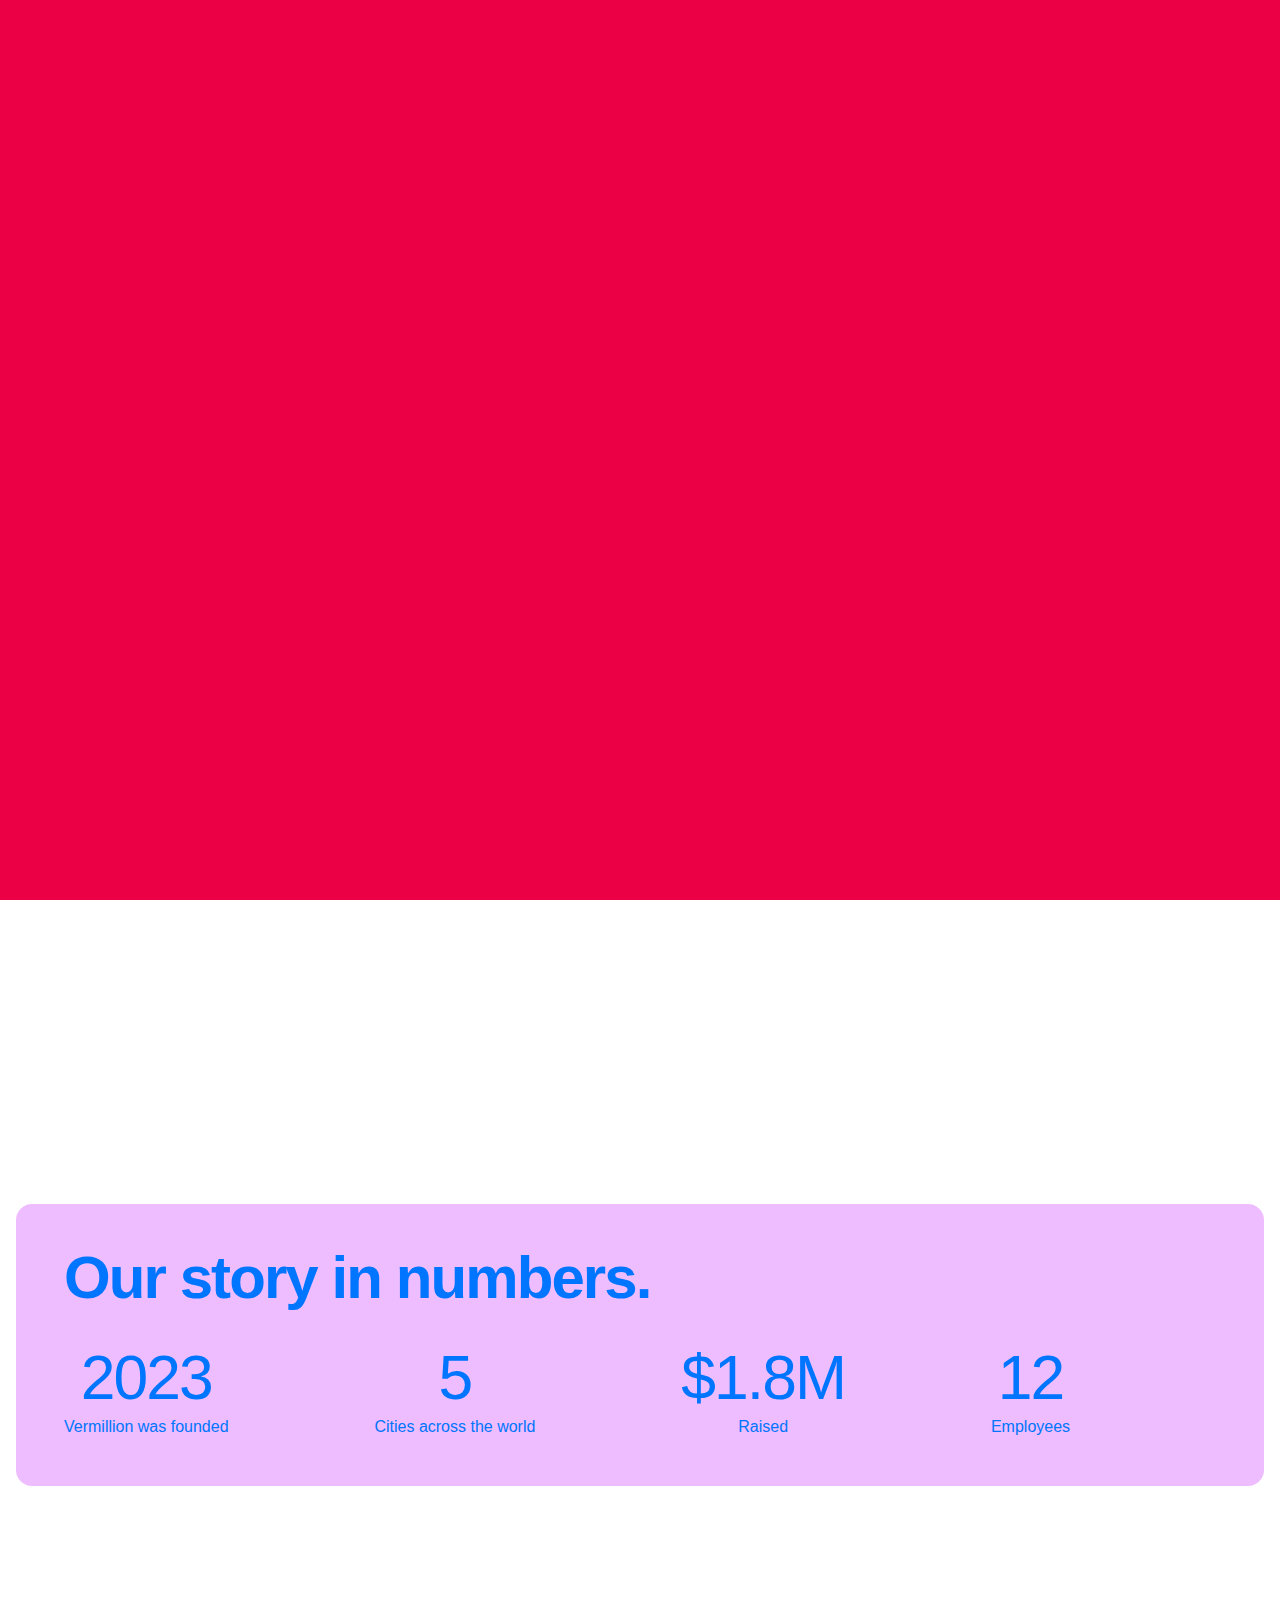
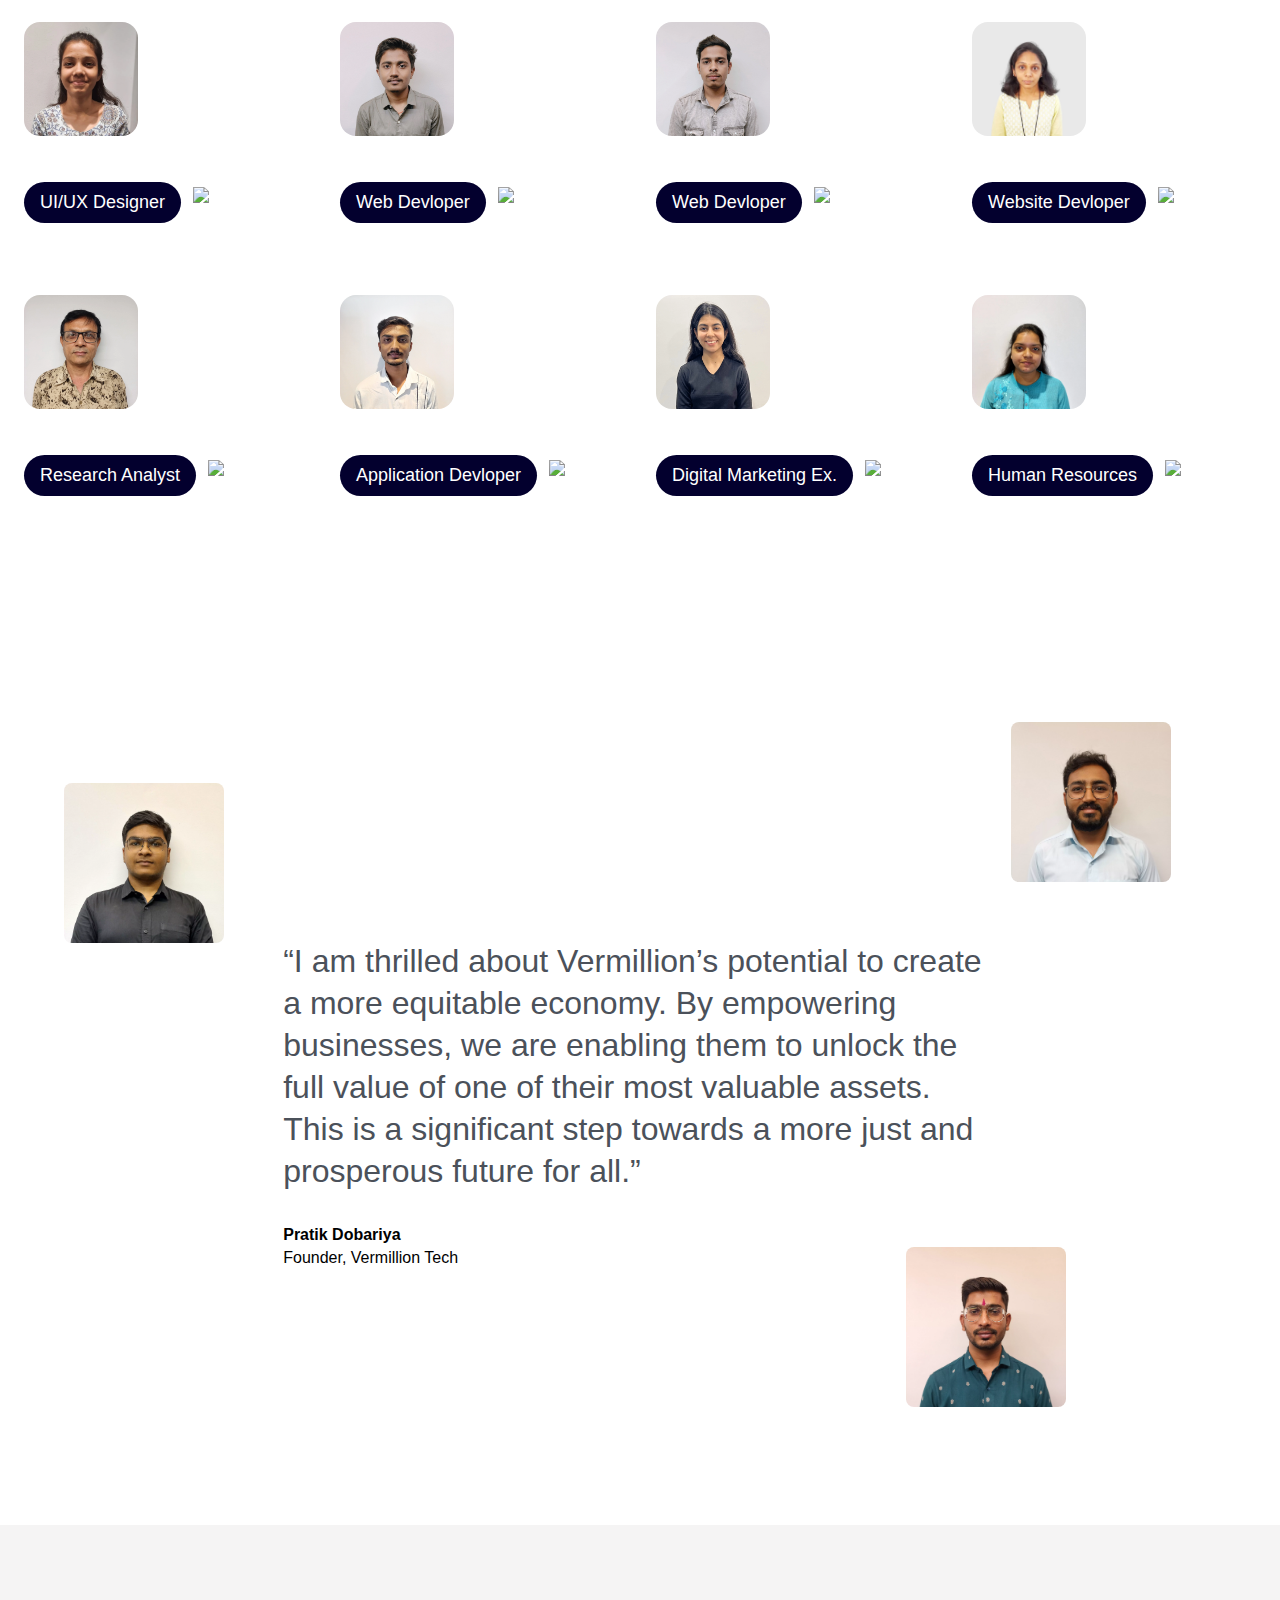
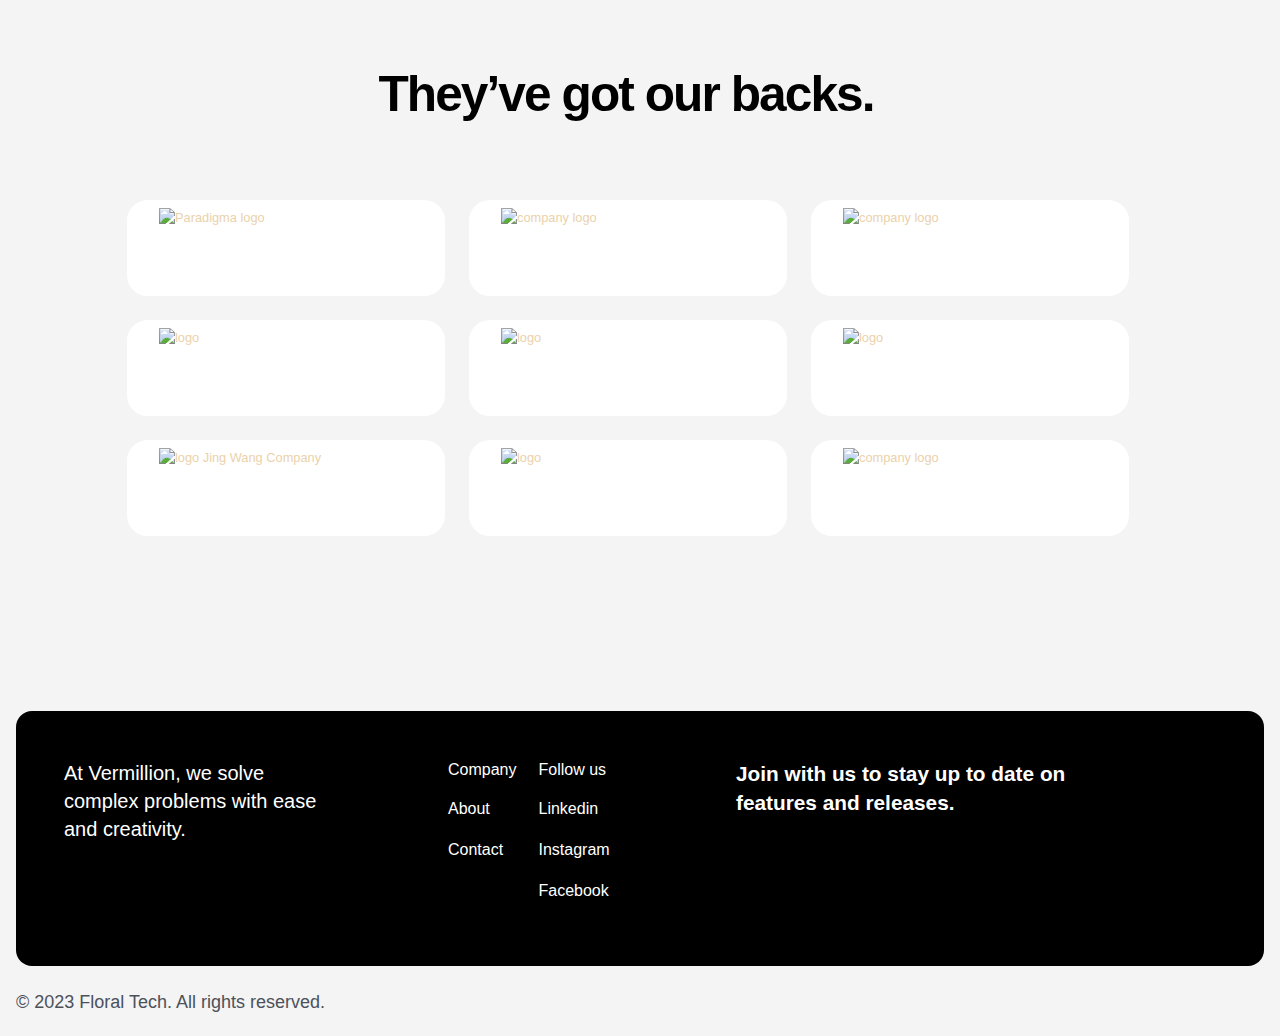
==== commit 47066657: "Update about.html" ====
--- a/about.html
+++ b/about.html
@@ -142,12 +142,13 @@
                     </a>
                 </div>
                 <div class="window__wrapper">
-                    <a href="mailto:mailto:hello@vermilliontech.in"
+                    <a href="explore.html"
                         class="navbar__link-parent is-window w-inline-block">
-                        <h5 class="navbar__link is-window">Contact</h5>
+                        <h5 class="navbar__link is-window">Explore</h5>
                     </a>
                 </div>
-                <a href="https://portrait.vana.com/" target="_blank" class="button is-window w-button">Get Started</a>
+                <a href="mailto:mailto:hello@vermilliontech.in" target="_blank" class="button is-window w-button">Get Started</a>
+
             </div>
         </div>
     </nav>
@@ -321,7 +322,7 @@
                                 <h6 class="about_text-line">Employees</h6>
                             </div>
                         </div>
-                        <div class="number__parent">
+                        <div class="number__parent k200">
                             <h2 class="about__number">200k</h2>
                             <h6 class="about_text-line">Data points flowing</h6>
                         </div>
@@ -373,7 +374,7 @@
                                     </div>
                                     <div class="team__wrapper-social">
                                         <div class="team__role-box">
-                                            <h6 class="role-name"> Sr.Web Devloper</h6>
+                                            <h6 class="role-name"> Web Devloper</h6>
                                         </div>
                                         <a href="https://www.linkedin.com/in/pawan-pareek-002348212/" target="_blank"
                                             class="team__social-link is--one w-inline-block">
@@ -399,7 +400,7 @@
                                     </div>
                                     <div class="team__wrapper-social">
                                         <div class="team__role-box">
-                                            <h6 class="role-name">Jr.Web Devloper</h6>
+                                            <h6 class="role-name">Web Devloper</h6>
                                         </div>
                                         <a href="https://www.linkedin.com/in/aaditya-rajput-4b4843180/
                                         " target="_blank"
@@ -1079,4 +1080,4 @@
     </script>
 </body>
 
-</html>+</html>
--- a/about.css
+++ b/about.css
@@ -3540,6 +3540,7 @@
 .box__tittle.is--data {
   color: #000;
   margin-bottom: .5rem;
+  text-align: left;
 }
 
 .box__p {
@@ -7373,6 +7374,20 @@
 @media screen and (max-width: 479px) {
 
 
+  .window__wrapper .navbar__link-parent h5 {
+    font-size: 20px;
+  }
+
+
+  .section.is-team{
+    padding-bottom: 1rem;
+  }
+
+  .k200{
+    display: none;
+  }
+
+
 
   h1 {
     letter-spacing: -.1rem;
@@ -8463,15 +8478,18 @@
 
 @media screen and (max-width: 767px) {
   .section.is-home {
-    /* padding-top: 5.7rem; */
+    padding-top: 5.7rem;
     padding-bottom: 0rem;
+  }
+  .k200{
+    display: none;
   }
 }
 
 
 @media screen and (max-width: 991px) {
   .section.is-home {
-    /* padding-top: 5.7rem; */
+    padding-top: 5.7rem;
     padding-bottom: 0rem;
   }
 }